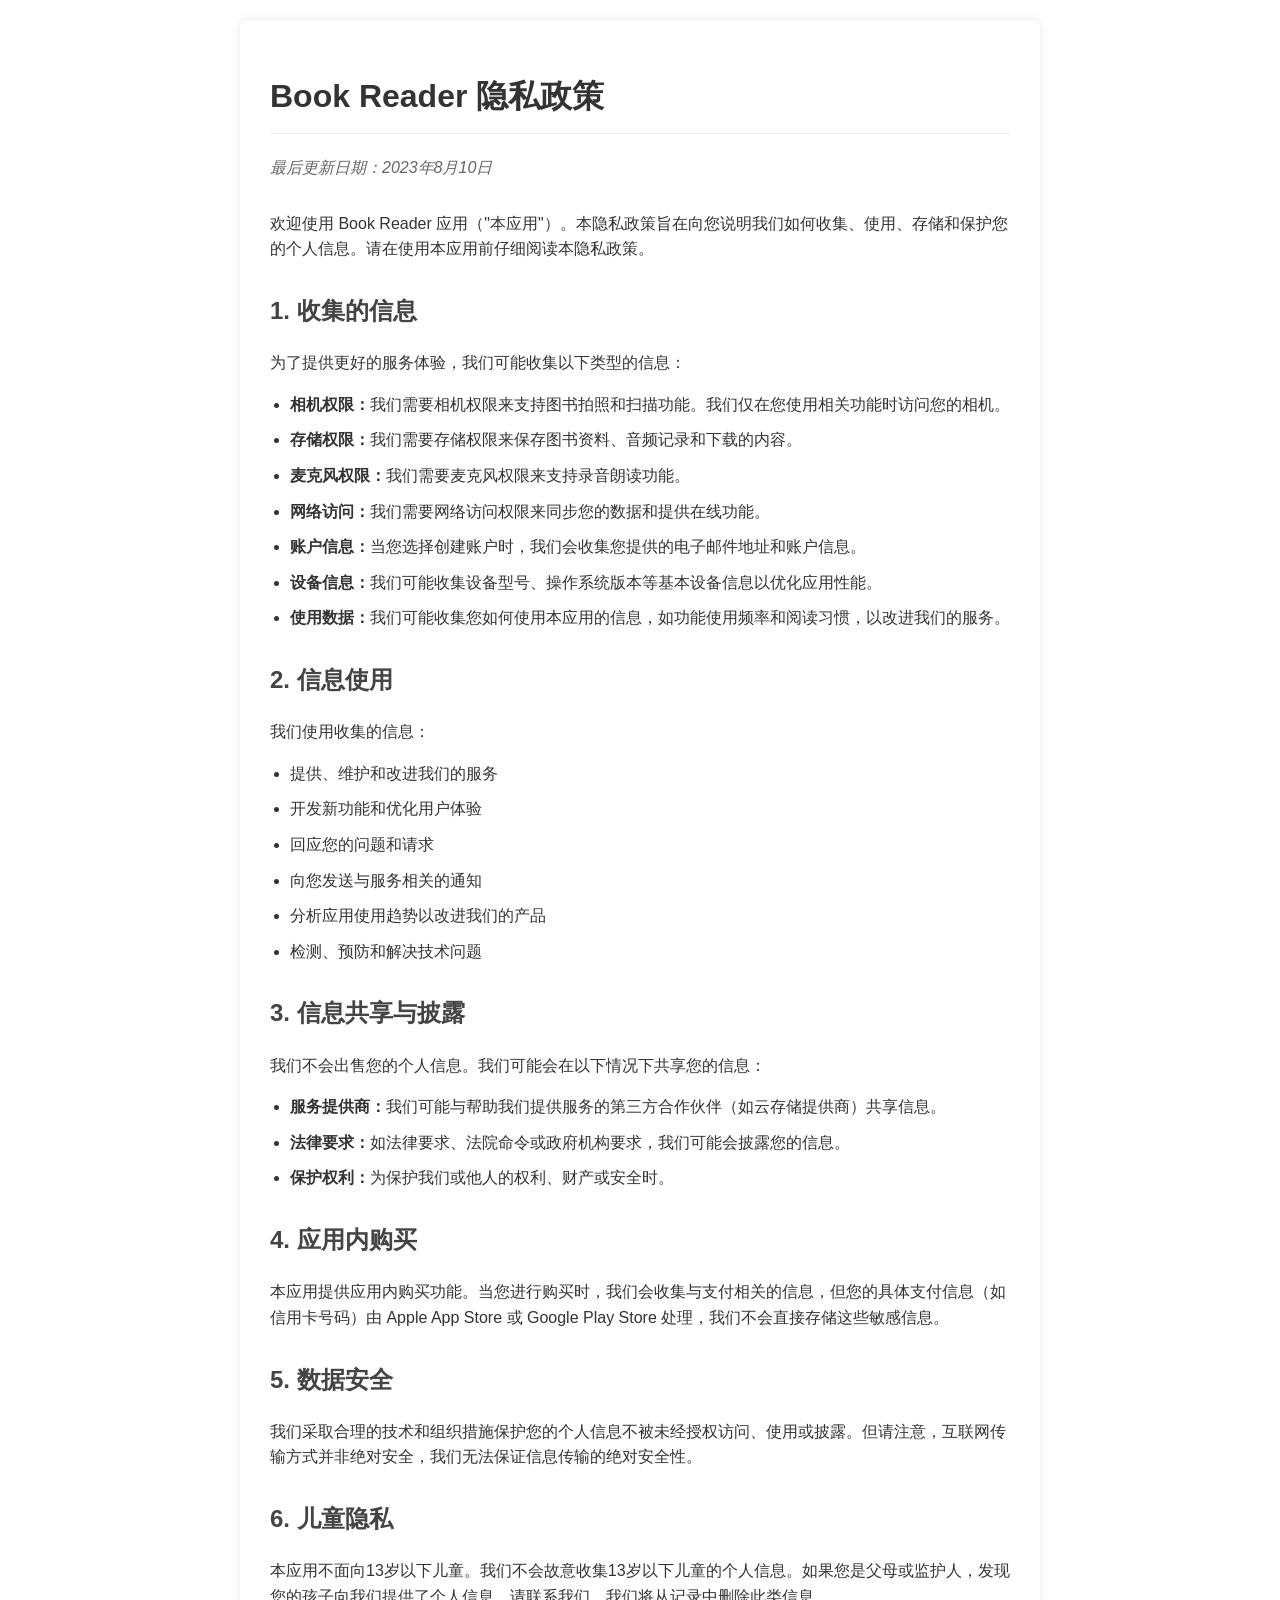
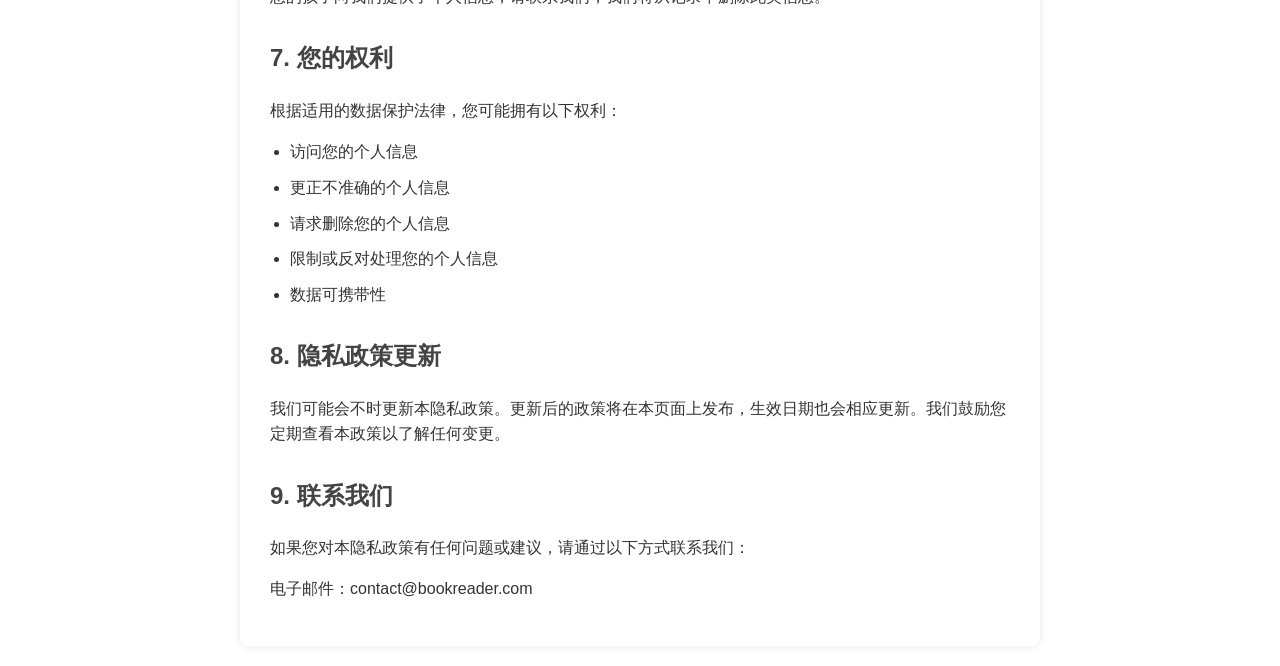
==== index.html @ 23030ff1 "new page" ====
<!DOCTYPE html>
<html lang="zh">
<head>
    <meta charset="UTF-8">
    <meta name="viewport" content="width=device-width, initial-scale=1.0">
    <title>Book Reader 隐私政策</title>
    <style>
        body {
            font-family: 'Helvetica Neue', Arial, sans-serif;
            line-height: 1.6;
            color: #333;
            max-width: 800px;
            margin: 0 auto;
            padding: 20px;
        }
        h1 {
            color: #333;
            border-bottom: 1px solid #eee;
            padding-bottom: 10px;
        }
        h2 {
            color: #444;
            margin-top: 30px;
        }
        p {
            margin: 15px 0;
        }
        ul {
            padding-left: 20px;
        }
        li {
            margin: 10px 0;
        }
        .container {
            background-color: #fff;
            border-radius: 8px;
            box-shadow: 0 0 10px rgba(0,0,0,0.1);
            padding: 30px;
        }
        .date {
            color: #666;
            font-style: italic;
            margin-bottom: 30px;
        }
    </style>
</head>
<body>
    <div class="container">
        <h1>Book Reader 隐私政策</h1>
        <div class="date">最后更新日期：2023年8月10日</div>

        <p>欢迎使用 Book Reader 应用（"本应用"）。本隐私政策旨在向您说明我们如何收集、使用、存储和保护您的个人信息。请在使用本应用前仔细阅读本隐私政策。</p>

        <h2>1. 收集的信息</h2>
        <p>为了提供更好的服务体验，我们可能收集以下类型的信息：</p>
        <ul>
            <li><strong>相机权限：</strong>我们需要相机权限来支持图书拍照和扫描功能。我们仅在您使用相关功能时访问您的相机。</li>
            <li><strong>存储权限：</strong>我们需要存储权限来保存图书资料、音频记录和下载的内容。</li>
            <li><strong>麦克风权限：</strong>我们需要麦克风权限来支持录音朗读功能。</li>
            <li><strong>网络访问：</strong>我们需要网络访问权限来同步您的数据和提供在线功能。</li>
            <li><strong>账户信息：</strong>当您选择创建账户时，我们会收集您提供的电子邮件地址和账户信息。</li>
            <li><strong>设备信息：</strong>我们可能收集设备型号、操作系统版本等基本设备信息以优化应用性能。</li>
            <li><strong>使用数据：</strong>我们可能收集您如何使用本应用的信息，如功能使用频率和阅读习惯，以改进我们的服务。</li>
        </ul>

        <h2>2. 信息使用</h2>
        <p>我们使用收集的信息：</p>
        <ul>
            <li>提供、维护和改进我们的服务</li>
            <li>开发新功能和优化用户体验</li>
            <li>回应您的问题和请求</li>
            <li>向您发送与服务相关的通知</li>
            <li>分析应用使用趋势以改进我们的产品</li>
            <li>检测、预防和解决技术问题</li>
        </ul>

        <h2>3. 信息共享与披露</h2>
        <p>我们不会出售您的个人信息。我们可能会在以下情况下共享您的信息：</p>
        <ul>
            <li><strong>服务提供商：</strong>我们可能与帮助我们提供服务的第三方合作伙伴（如云存储提供商）共享信息。</li>
            <li><strong>法律要求：</strong>如法律要求、法院命令或政府机构要求，我们可能会披露您的信息。</li>
            <li><strong>保护权利：</strong>为保护我们或他人的权利、财产或安全时。</li>
        </ul>

        <h2>4. 应用内购买</h2>
        <p>本应用提供应用内购买功能。当您进行购买时，我们会收集与支付相关的信息，但您的具体支付信息（如信用卡号码）由 Apple App Store 或 Google Play Store 处理，我们不会直接存储这些敏感信息。</p>

        <h2>5. 数据安全</h2>
        <p>我们采取合理的技术和组织措施保护您的个人信息不被未经授权访问、使用或披露。但请注意，互联网传输方式并非绝对安全，我们无法保证信息传输的绝对安全性。</p>

        <h2>6. 儿童隐私</h2>
        <p>本应用不面向13岁以下儿童。我们不会故意收集13岁以下儿童的个人信息。如果您是父母或监护人，发现您的孩子向我们提供了个人信息，请联系我们，我们将从记录中删除此类信息。</p>

        <h2>7. 您的权利</h2>
        <p>根据适用的数据保护法律，您可能拥有以下权利：</p>
        <ul>
            <li>访问您的个人信息</li>
            <li>更正不准确的个人信息</li>
            <li>请求删除您的个人信息</li>
            <li>限制或反对处理您的个人信息</li>
            <li>数据可携带性</li>
        </ul>

        <h2>8. 隐私政策更新</h2>
        <p>我们可能会不时更新本隐私政策。更新后的政策将在本页面上发布，生效日期也会相应更新。我们鼓励您定期查看本政策以了解任何变更。</p>

        <h2>9. 联系我们</h2>
        <p>如果您对本隐私政策有任何问题或建议，请通过以下方式联系我们：</p>
        <p>电子邮件：contact@bookreader.com</p>
    </div>
</body>
</html>
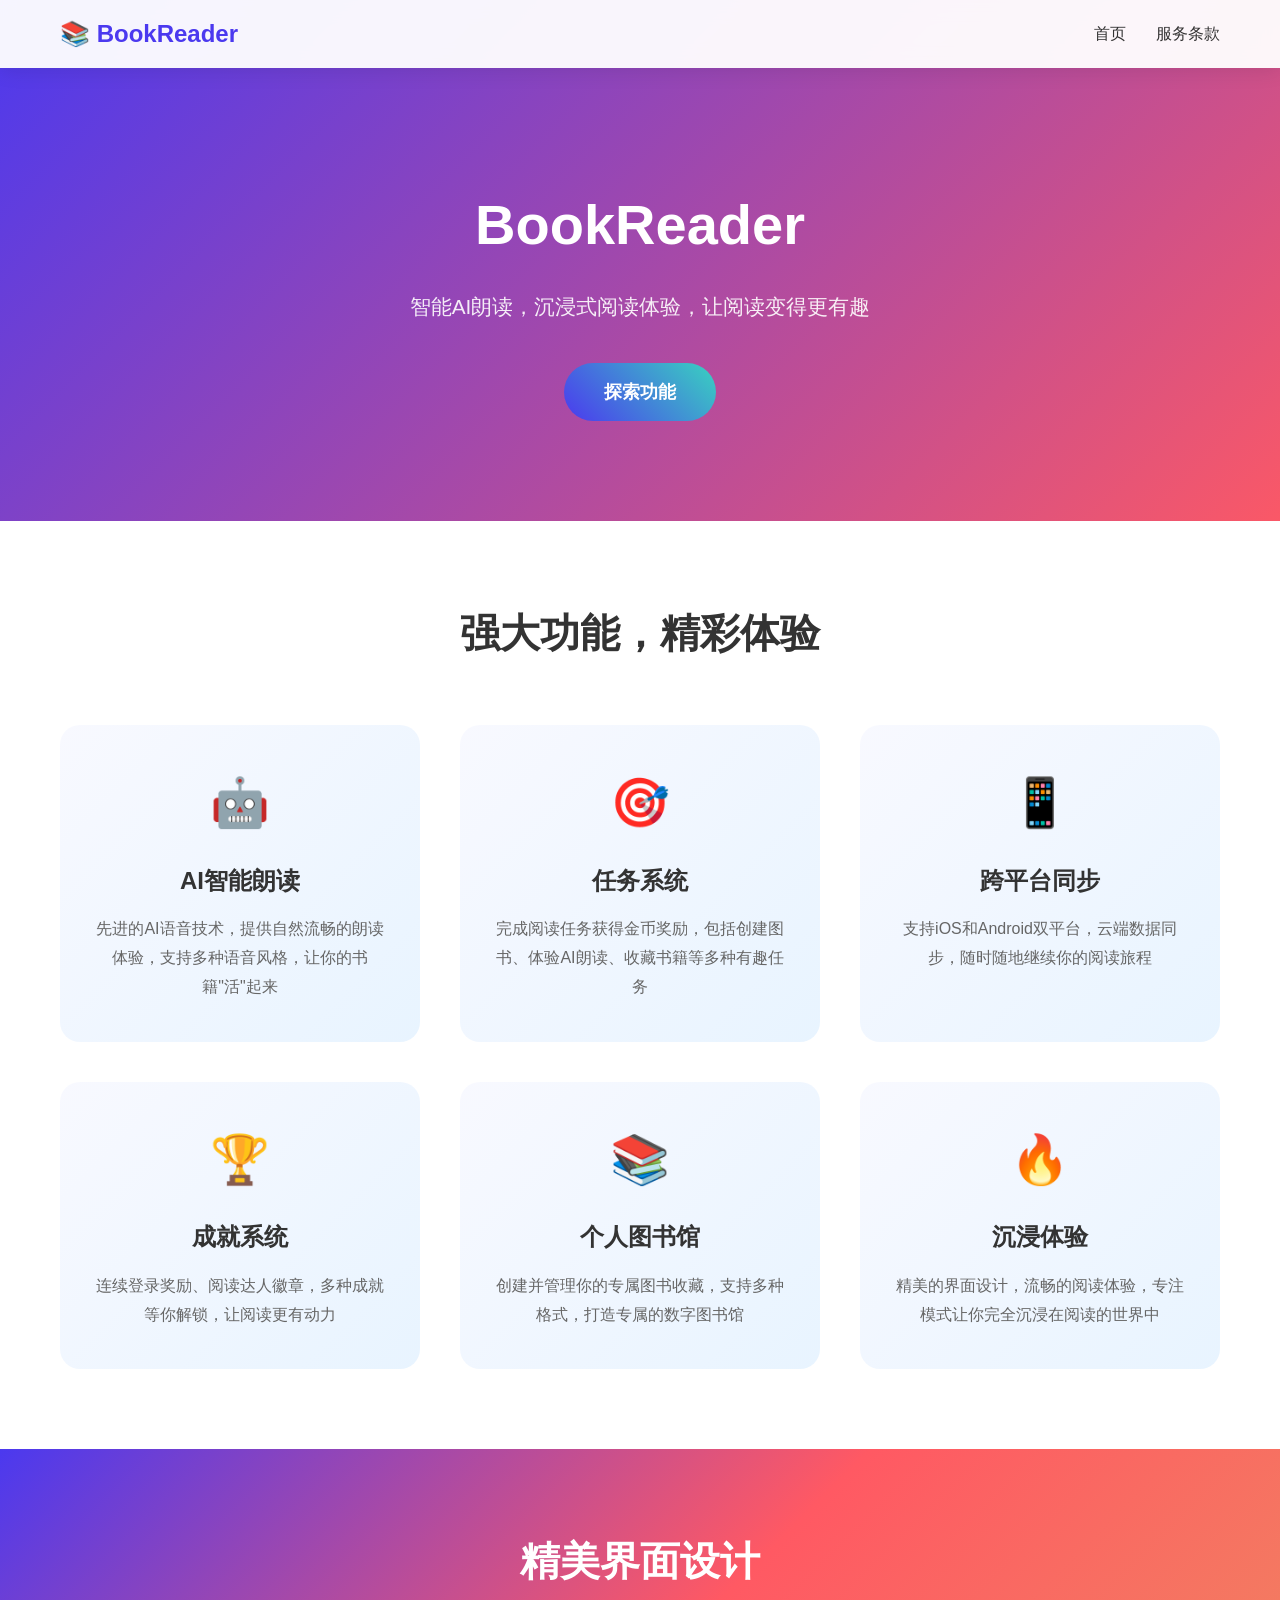
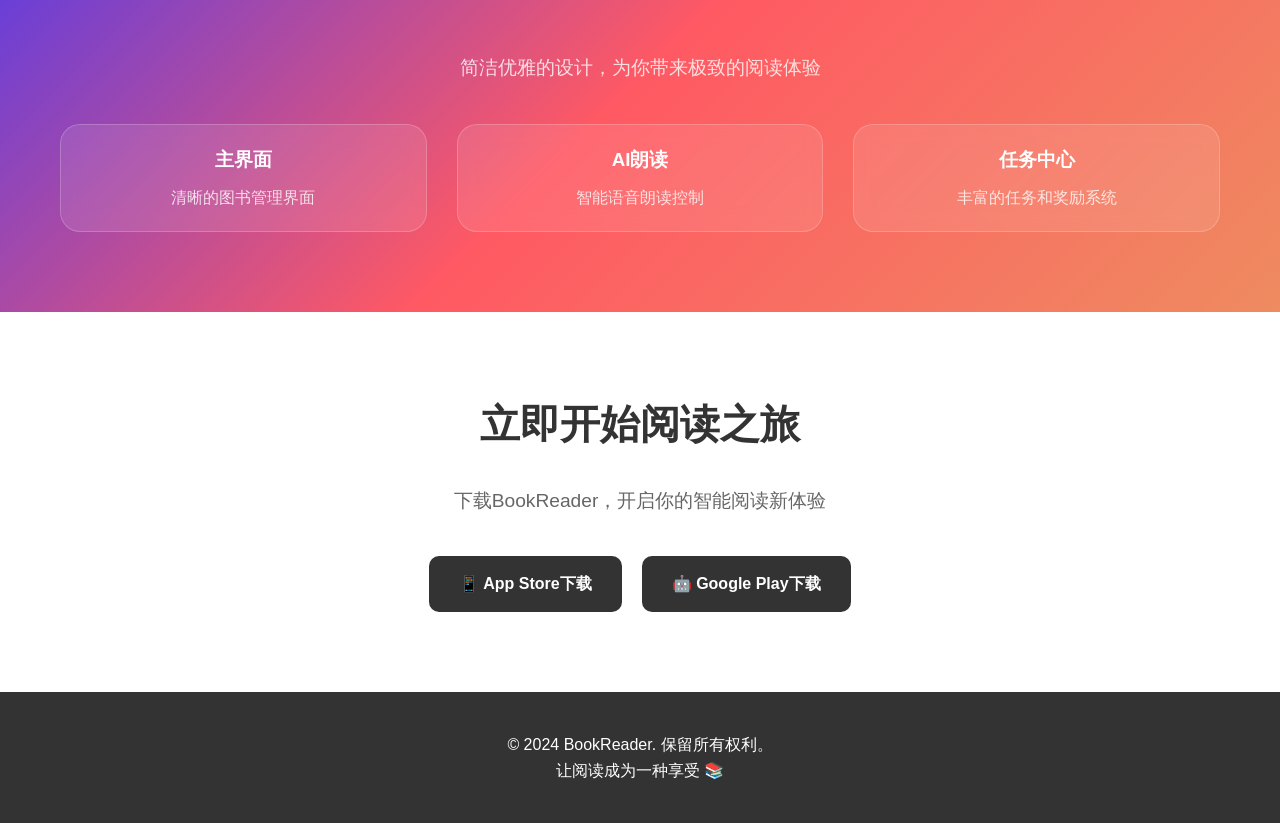
==== commit e27d540e: "Rename homepage.html to index.html" ====
--- a/index.html
+++ b/index.html
@@ -1,112 +1,563 @@
 <!DOCTYPE html>
-<html lang="zh">
+<html lang="zh-CN">
 <head>
     <meta charset="UTF-8">
     <meta name="viewport" content="width=device-width, initial-scale=1.0">
-    <title>Book Reader 隐私政策</title>
+    <title>BookReader - 智能书籍阅读器</title>
     <style>
+        * {
+            margin: 0;
+            padding: 0;
+            box-sizing: border-box;
+        }
+
         body {
-            font-family: 'Helvetica Neue', Arial, sans-serif;
+            font-family: -apple-system, BlinkMacSystemFont, 'Segoe UI', Roboto, 'Helvetica Neue', Arial, sans-serif;
             line-height: 1.6;
             color: #333;
+            background: linear-gradient(135deg, #4B39EF 0%, #FF5963 50%, #EE8B60 100%);
+        }
+
+        .container {
+            max-width: 1200px;
+            margin: 0 auto;
+            padding: 0 20px;
+        }
+
+        /* 导航栏 */
+        .navbar {
+            background: rgba(255, 255, 255, 0.95);
+            backdrop-filter: blur(10px);
+            padding: 15px 0;
+            position: fixed;
+            width: 100%;
+            top: 0;
+            z-index: 1000;
+            box-shadow: 0 2px 20px rgba(0,0,0,0.1);
+        }
+
+        .nav-content {
+            display: flex;
+            justify-content: space-between;
+            align-items: center;
+        }
+
+        .logo {
+            font-size: 24px;
+            font-weight: bold;
+            color: #4B39EF;
+        }
+
+        .nav-links {
+            display: flex;
+            gap: 30px;
+        }
+
+        .nav-links a {
+            text-decoration: none;
+            color: #333;
+            font-weight: 500;
+            transition: color 0.3s ease;
+        }
+
+        .nav-links a:hover {
+            color: #4B39EF;
+        }
+
+        /* 主页面 */
+        .main-content {
+            margin-top: 80px;
+        }
+
+        /* Hero Section */
+        .hero {
+            text-align: center;
+            padding: 100px 0;
+            color: white;
+        }
+
+        .hero h1 {
+            font-size: 3.5rem;
+            margin-bottom: 20px;
+            font-weight: 700;
+        }
+
+        .hero p {
+            font-size: 1.3rem;
+            margin-bottom: 40px;
+            opacity: 0.9;
+        }
+
+        .cta-button {
+            display: inline-block;
+            background: linear-gradient(45deg, #4B39EF, #39D2C0);
+            color: white;
+            padding: 15px 40px;
+            text-decoration: none;
+            border-radius: 50px;
+            font-weight: 600;
+            font-size: 1.1rem;
+            transition: transform 0.3s ease, box-shadow 0.3s ease;
+        }
+
+        .cta-button:hover {
+            transform: translateY(-3px);
+            box-shadow: 0 10px 30px rgba(75, 57, 239, 0.4);
+        }
+
+        /* 功能特色区域 */
+        .features {
+            background: white;
+            padding: 80px 0;
+        }
+
+        .features h2 {
+            text-align: center;
+            font-size: 2.5rem;
+            margin-bottom: 60px;
+            color: #333;
+        }
+
+        .features-grid {
+            display: grid;
+            grid-template-columns: repeat(auto-fit, minmax(300px, 1fr));
+            gap: 40px;
+        }
+
+        .feature-card {
+            text-align: center;
+            padding: 40px 30px;
+            border-radius: 20px;
+            background: linear-gradient(135deg, #f8f9ff 0%, #e8f4ff 100%);
+            transition: transform 0.3s ease, box-shadow 0.3s ease;
+        }
+
+        .feature-card:hover {
+            transform: translateY(-10px);
+            box-shadow: 0 20px 40px rgba(75, 57, 239, 0.15);
+        }
+
+        .feature-icon {
+            font-size: 3rem;
+            margin-bottom: 20px;
+        }
+
+        .feature-card h3 {
+            font-size: 1.5rem;
+            margin-bottom: 15px;
+            color: #333;
+        }
+
+        .feature-card p {
+            color: #666;
+            line-height: 1.8;
+        }
+
+        /* 应用截图区域 */
+        .screenshots {
+            background: linear-gradient(135deg, #4B39EF 0%, #FF5963 50%, #EE8B60 100%);
+            padding: 80px 0;
+            text-align: center;
+        }
+
+        .screenshots h2 {
+            color: white;
+            font-size: 2.5rem;
+            margin-bottom: 60px;
+        }
+
+        .screenshot-grid {
+            display: grid;
+            grid-template-columns: repeat(auto-fit, minmax(250px, 1fr));
+            gap: 30px;
+            margin-top: 40px;
+        }
+
+        .screenshot {
+            background: rgba(255, 255, 255, 0.1);
+            border-radius: 20px;
+            padding: 20px;
+            backdrop-filter: blur(10px);
+            border: 1px solid rgba(255, 255, 255, 0.2);
+        }
+
+        /* 下载区域 */
+        .download {
+            background: white;
+            padding: 80px 0;
+            text-align: center;
+        }
+
+        .download h2 {
+            font-size: 2.5rem;
+            margin-bottom: 30px;
+            color: #333;
+        }
+
+        .download p {
+            font-size: 1.2rem;
+            color: #666;
+            margin-bottom: 40px;
+        }
+
+        .download-buttons {
+            display: flex;
+            justify-content: center;
+            gap: 20px;
+            flex-wrap: wrap;
+        }
+
+        .download-btn {
+            display: inline-block;
+            background: #333;
+            color: white;
+            padding: 15px 30px;
+            text-decoration: none;
+            border-radius: 10px;
+            font-weight: 600;
+            transition: background 0.3s ease;
+        }
+
+        .download-btn:hover {
+            background: #555;
+        }
+
+        /* 页脚 */
+        .footer {
+            background: #333;
+            color: white;
+            text-align: center;
+            padding: 40px 0;
+        }
+
+        /* 服务条款页面 */
+        .terms-section {
+            background: white;
+            padding: 40px 0;
+            display: none;
+        }
+
+        .terms-section.active {
+            display: block;
+        }
+
+        .terms-content {
             max-width: 800px;
             margin: 0 auto;
-            padding: 20px;
-        }
-        h1 {
+            padding: 40px;
+            background: white;
+            border-radius: 10px;
+            box-shadow: 0 10px 30px rgba(0,0,0,0.1);
+        }
+
+        .terms-content h1 {
+            font-size: 2.5rem;
+            margin-bottom: 30px;
             color: #333;
-            border-bottom: 1px solid #eee;
-            padding-bottom: 10px;
-        }
-        h2 {
-            color: #444;
-            margin-top: 30px;
-        }
-        p {
-            margin: 15px 0;
-        }
-        ul {
-            padding-left: 20px;
-        }
-        li {
-            margin: 10px 0;
-        }
-        .container {
-            background-color: #fff;
-            border-radius: 8px;
-            box-shadow: 0 0 10px rgba(0,0,0,0.1);
-            padding: 30px;
-        }
-        .date {
+            text-align: center;
+        }
+
+        .terms-content h2 {
+            font-size: 1.5rem;
+            margin: 30px 0 15px 0;
+            color: #4B39EF;
+        }
+
+        .terms-content p {
+            margin-bottom: 15px;
+            line-height: 1.8;
             color: #666;
-            font-style: italic;
-            margin-bottom: 30px;
+        }
+
+        .terms-content ul {
+            margin: 15px 0 15px 30px;
+        }
+
+        .terms-content li {
+            margin-bottom: 10px;
+            color: #666;
+        }
+
+        /* 响应式设计 */
+        @media (max-width: 768px) {
+            .hero h1 {
+                font-size: 2.5rem;
+            }
+
+            .hero p {
+                font-size: 1.1rem;
+            }
+
+            .features h2,
+            .screenshots h2,
+            .download h2 {
+                font-size: 2rem;
+            }
+
+            .nav-links {
+                gap: 20px;
+            }
+
+            .download-buttons {
+                flex-direction: column;
+                align-items: center;
+            }
         }
     </style>
 </head>
 <body>
-    <div class="container">
-        <h1>Book Reader 隐私政策</h1>
-        <div class="date">最后更新日期：2023年8月10日</div>
-
-        <p>欢迎使用 Book Reader 应用（"本应用"）。本隐私政策旨在向您说明我们如何收集、使用、存储和保护您的个人信息。请在使用本应用前仔细阅读本隐私政策。</p>
-
-        <h2>1. 收集的信息</h2>
-        <p>为了提供更好的服务体验，我们可能收集以下类型的信息：</p>
-        <ul>
-            <li><strong>相机权限：</strong>我们需要相机权限来支持图书拍照和扫描功能。我们仅在您使用相关功能时访问您的相机。</li>
-            <li><strong>存储权限：</strong>我们需要存储权限来保存图书资料、音频记录和下载的内容。</li>
-            <li><strong>麦克风权限：</strong>我们需要麦克风权限来支持录音朗读功能。</li>
-            <li><strong>网络访问：</strong>我们需要网络访问权限来同步您的数据和提供在线功能。</li>
-            <li><strong>账户信息：</strong>当您选择创建账户时，我们会收集您提供的电子邮件地址和账户信息。</li>
-            <li><strong>设备信息：</strong>我们可能收集设备型号、操作系统版本等基本设备信息以优化应用性能。</li>
-            <li><strong>使用数据：</strong>我们可能收集您如何使用本应用的信息，如功能使用频率和阅读习惯，以改进我们的服务。</li>
-        </ul>
-
-        <h2>2. 信息使用</h2>
-        <p>我们使用收集的信息：</p>
-        <ul>
-            <li>提供、维护和改进我们的服务</li>
-            <li>开发新功能和优化用户体验</li>
-            <li>回应您的问题和请求</li>
-            <li>向您发送与服务相关的通知</li>
-            <li>分析应用使用趋势以改进我们的产品</li>
-            <li>检测、预防和解决技术问题</li>
-        </ul>
-
-        <h2>3. 信息共享与披露</h2>
-        <p>我们不会出售您的个人信息。我们可能会在以下情况下共享您的信息：</p>
-        <ul>
-            <li><strong>服务提供商：</strong>我们可能与帮助我们提供服务的第三方合作伙伴（如云存储提供商）共享信息。</li>
-            <li><strong>法律要求：</strong>如法律要求、法院命令或政府机构要求，我们可能会披露您的信息。</li>
-            <li><strong>保护权利：</strong>为保护我们或他人的权利、财产或安全时。</li>
-        </ul>
-
-        <h2>4. 应用内购买</h2>
-        <p>本应用提供应用内购买功能。当您进行购买时，我们会收集与支付相关的信息，但您的具体支付信息（如信用卡号码）由 Apple App Store 或 Google Play Store 处理，我们不会直接存储这些敏感信息。</p>
-
-        <h2>5. 数据安全</h2>
-        <p>我们采取合理的技术和组织措施保护您的个人信息不被未经授权访问、使用或披露。但请注意，互联网传输方式并非绝对安全，我们无法保证信息传输的绝对安全性。</p>
-
-        <h2>6. 儿童隐私</h2>
-        <p>本应用不面向13岁以下儿童。我们不会故意收集13岁以下儿童的个人信息。如果您是父母或监护人，发现您的孩子向我们提供了个人信息，请联系我们，我们将从记录中删除此类信息。</p>
-
-        <h2>7. 您的权利</h2>
-        <p>根据适用的数据保护法律，您可能拥有以下权利：</p>
-        <ul>
-            <li>访问您的个人信息</li>
-            <li>更正不准确的个人信息</li>
-            <li>请求删除您的个人信息</li>
-            <li>限制或反对处理您的个人信息</li>
-            <li>数据可携带性</li>
-        </ul>
-
-        <h2>8. 隐私政策更新</h2>
-        <p>我们可能会不时更新本隐私政策。更新后的政策将在本页面上发布，生效日期也会相应更新。我们鼓励您定期查看本政策以了解任何变更。</p>
-
-        <h2>9. 联系我们</h2>
-        <p>如果您对本隐私政策有任何问题或建议，请通过以下方式联系我们：</p>
-        <p>电子邮件：contact@bookreader.com</p>
+    <!-- 导航栏 -->
+    <nav class="navbar">
+        <div class="container">
+            <div class="nav-content">
+                <div class="logo">📚 BookReader</div>
+                <div class="nav-links">
+                    <a href="#" onclick="showHome()">首页</a>
+                    <a href="#" onclick="showTerms()">服务条款</a>
+                </div>
+            </div>
+        </div>
+    </nav>
+
+    <!-- 主页内容 -->
+    <div id="home-section" class="main-content">
+        <!-- Hero Section -->
+        <section class="hero">
+            <div class="container">
+                <h1>BookReader</h1>
+                <p>智能AI朗读，沉浸式阅读体验，让阅读变得更有趣</p>
+                <a href="#features" class="cta-button">探索功能</a>
+            </div>
+        </section>
+
+        <!-- 功能特色 -->
+        <section id="features" class="features">
+            <div class="container">
+                <h2>强大功能，精彩体验</h2>
+                <div class="features-grid">
+                    <div class="feature-card">
+                        <div class="feature-icon">🤖</div>
+                        <h3>AI智能朗读</h3>
+                        <p>先进的AI语音技术，提供自然流畅的朗读体验，支持多种语音风格，让你的书籍"活"起来</p>
+                    </div>
+                    <div class="feature-card">
+                        <div class="feature-icon">🎯</div>
+                        <h3>任务系统</h3>
+                        <p>完成阅读任务获得金币奖励，包括创建图书、体验AI朗读、收藏书籍等多种有趣任务</p>
+                    </div>
+                    <div class="feature-card">
+                        <div class="feature-icon">📱</div>
+                        <h3>跨平台同步</h3>
+                        <p>支持iOS和Android双平台，云端数据同步，随时随地继续你的阅读旅程</p>
+                    </div>
+                    <div class="feature-card">
+                        <div class="feature-icon">🏆</div>
+                        <h3>成就系统</h3>
+                        <p>连续登录奖励、阅读达人徽章，多种成就等你解锁，让阅读更有动力</p>
+                    </div>
+                    <div class="feature-card">
+                        <div class="feature-icon">📚</div>
+                        <h3>个人图书馆</h3>
+                        <p>创建并管理你的专属图书收藏，支持多种格式，打造专属的数字图书馆</p>
+                    </div>
+                    <div class="feature-card">
+                        <div class="feature-icon">🔥</div>
+                        <h3>沉浸体验</h3>
+                        <p>精美的界面设计，流畅的阅读体验，专注模式让你完全沉浸在阅读的世界中</p>
+                    </div>
+                </div>
+            </div>
+        </section>
+
+        <!-- 应用截图 -->
+        <section class="screenshots">
+            <div class="container">
+                <h2>精美界面设计</h2>
+                <p style="color: rgba(255,255,255,0.8); font-size: 1.2rem;">简洁优雅的设计，为你带来极致的阅读体验</p>
+                <div class="screenshot-grid">
+                    <div class="screenshot">
+                        <h3 style="color: white; margin-bottom: 10px;">主界面</h3>
+                        <p style="color: rgba(255,255,255,0.8);">清晰的图书管理界面</p>
+                    </div>
+                    <div class="screenshot">
+                        <h3 style="color: white; margin-bottom: 10px;">AI朗读</h3>
+                        <p style="color: rgba(255,255,255,0.8);">智能语音朗读控制</p>
+                    </div>
+                    <div class="screenshot">
+                        <h3 style="color: white; margin-bottom: 10px;">任务中心</h3>
+                        <p style="color: rgba(255,255,255,0.8);">丰富的任务和奖励系统</p>
+                    </div>
+                </div>
+            </div>
+        </section>
+
+        <!-- 下载区域 -->
+        <section class="download">
+            <div class="container">
+                <h2>立即开始阅读之旅</h2>
+                <p>下载BookReader，开启你的智能阅读新体验</p>
+                <div class="download-buttons">
+                    <a href="#" class="download-btn">📱 App Store下载</a>
+                    <a href="#" class="download-btn">🤖 Google Play下载</a>
+                </div>
+            </div>
+        </section>
     </div>
+
+    <!-- 服务条款页面 -->
+    <div id="terms-section" class="terms-section">
+        <div class="container">
+            <div class="terms-content">
+                <h1>BookReader 服务条款</h1>
+                
+                <p><strong>最后更新时间：</strong>2024年12月</p>
+                
+                <h2>1. 服务条款的接受</h2>
+                <p>欢迎使用BookReader应用程序（以下简称"本应用"或"服务"）。通过下载、安装或使用本应用，您同意遵守并受本服务条款约束。如果您不同意这些条款，请不要使用本服务。</p>
+
+                <h2>2. 服务描述</h2>
+                <p>BookReader是一款智能书籍阅读器应用，提供以下主要功能：</p>
+                <ul>
+                    <li>AI智能朗读功能</li>
+                    <li>个人图书库管理</li>
+                    <li>任务系统和金币奖励</li>
+                    <li>跨平台数据同步</li>
+                    <li>阅读进度追踪</li>
+                    <li>成就系统</li>
+                </ul>
+
+                <h2>3. 用户账户</h2>
+                <p>为使用某些功能，您可能需要创建账户。您有责任：</p>
+                <ul>
+                    <li>提供准确、完整的注册信息</li>
+                    <li>保护账户密码的安全</li>
+                    <li>对您账户下的所有活动负责</li>
+                    <li>及时通知我们任何未经授权的账户使用</li>
+                </ul>
+
+                <h2>4. 用户行为规范</h2>
+                <p>使用本服务时，您同意：</p>
+                <ul>
+                    <li>不上传、分享违法、有害或侵犯他人权利的内容</li>
+                    <li>不尝试破解、逆向工程或干扰应用功能</li>
+                    <li>不进行任何可能损害服务或其他用户体验的行为</li>
+                    <li>遵守适用的法律法规</li>
+                </ul>
+
+                <h2>5. 知识产权</h2>
+                <p>本应用及其所有内容（包括但不限于软件、图形、文本、图像）均受知识产权法保护。除非明确授权，您不得：</p>
+                <ul>
+                    <li>复制、修改、分发应用或其内容</li>
+                    <li>对应用进行反向工程</li>
+                    <li>移除或修改任何版权声明</li>
+                </ul>
+
+                <h2>6. 隐私保护</h2>
+                <p>我们重视您的隐私保护。我们收集和使用您的信息仅用于：</p>
+                <ul>
+                    <li>提供和改善服务</li>
+                    <li>同步您的阅读数据</li>
+                    <li>发送服务相关通知</li>
+                    <li>统计分析以优化用户体验</li>
+                </ul>
+                <p>我们不会向第三方出售您的个人信息。</p>
+
+                <h2>7. 金币和虚拟物品</h2>
+                <p>应用内的金币系统：</p>
+                <ul>
+                    <li>金币仅可在应用内使用，无现金价值</li>
+                    <li>金币不可转让或兑换为现金</li>
+                    <li>我们保留调整金币获取和使用规则的权利</li>
+                    <li>账户删除时，所有金币将被清除</li>
+                </ul>
+
+                <h2>8. 服务的修改和终止</h2>
+                <p>我们保留随时修改、暂停或终止服务的权利，包括：</p>
+                <ul>
+                    <li>增加、修改或移除功能</li>
+                    <li>因维护需要暂停服务</li>
+                    <li>因技术或商业原因终止服务</li>
+                </ul>
+                <p>我们将尽力提前通知重大变更。</p>
+
+                <h2>9. 免责声明</h2>
+                <p>本服务按"现状"提供，我们不保证：</p>
+                <ul>
+                    <li>服务将不间断或无错误</li>
+                    <li>所有缺陷都将被修复</li>
+                    <li>服务满足您的特定需求</li>
+                </ul>
+                <p>您使用本服务的风险由您自行承担。</p>
+
+                <h2>10. 责任限制</h2>
+                <p>在法律允许的最大范围内，我们的责任限于：</p>
+                <ul>
+                    <li>不承担因使用或无法使用服务而产生的任何间接损失</li>
+                    <li>总责任不超过您在过去12个月内支付给我们的费用</li>
+                </ul>
+
+                <h2>11. 争议解决</h2>
+                <p>因本服务条款产生的争议，双方应友好协商解决。协商不成的，提交有管辖权的人民法院解决。</p>
+
+                <h2>12. 条款修改</h2>
+                <p>我们可能会不时修改这些服务条款。修改后的条款将在应用内发布，继续使用服务即视为接受修改后的条款。</p>
+
+                <h2>13. 联系我们</h2>
+                <p>如果您对这些服务条款有任何疑问，请通过以下方式联系我们：</p>
+                <ul>
+                    <li>邮箱：support@bookreader.app（示例邮箱）</li>
+                    <li>在线客服：通过应用内反馈功能</li>
+                </ul>
+
+                <p><em>本服务条款自发布之日起生效。</em></p>
+            </div>
+        </div>
+    </div>
+
+    <!-- 页脚 -->
+    <footer class="footer">
+        <div class="container">
+            <p>&copy; 2024 BookReader. 保留所有权利。</p>
+            <p>让阅读成为一种享受 📚</p>
+        </div>
+    </footer>
+
+    <script>
+        function showHome() {
+            document.getElementById('home-section').style.display = 'block';
+            document.getElementById('terms-section').style.display = 'none';
+            document.title = 'BookReader - 智能书籍阅读器';
+        }
+
+        function showTerms() {
+            document.getElementById('home-section').style.display = 'none';
+            document.getElementById('terms-section').style.display = 'block';
+            document.title = 'BookReader - 服务条款';
+        }
+
+        // 平滑滚动
+        document.querySelectorAll('a[href^="#"]').forEach(anchor => {
+            anchor.addEventListener('click', function (e) {
+                e.preventDefault();
+                const target = document.querySelector(this.getAttribute('href'));
+                if (target) {
+                    target.scrollIntoView({
+                        behavior: 'smooth',
+                        block: 'start'
+                    });
+                }
+            });
+        });
+
+        // 导航栏滚动效果
+        window.addEventListener('scroll', function() {
+            const navbar = document.querySelector('.navbar');
+            if (window.scrollY > 50) {
+                navbar.style.background = 'rgba(255, 255, 255, 0.98)';
+            } else {
+                navbar.style.background = 'rgba(255, 255, 255, 0.95)';
+            }
+        });
+    </script>
 </body>
-</html> +</html> 
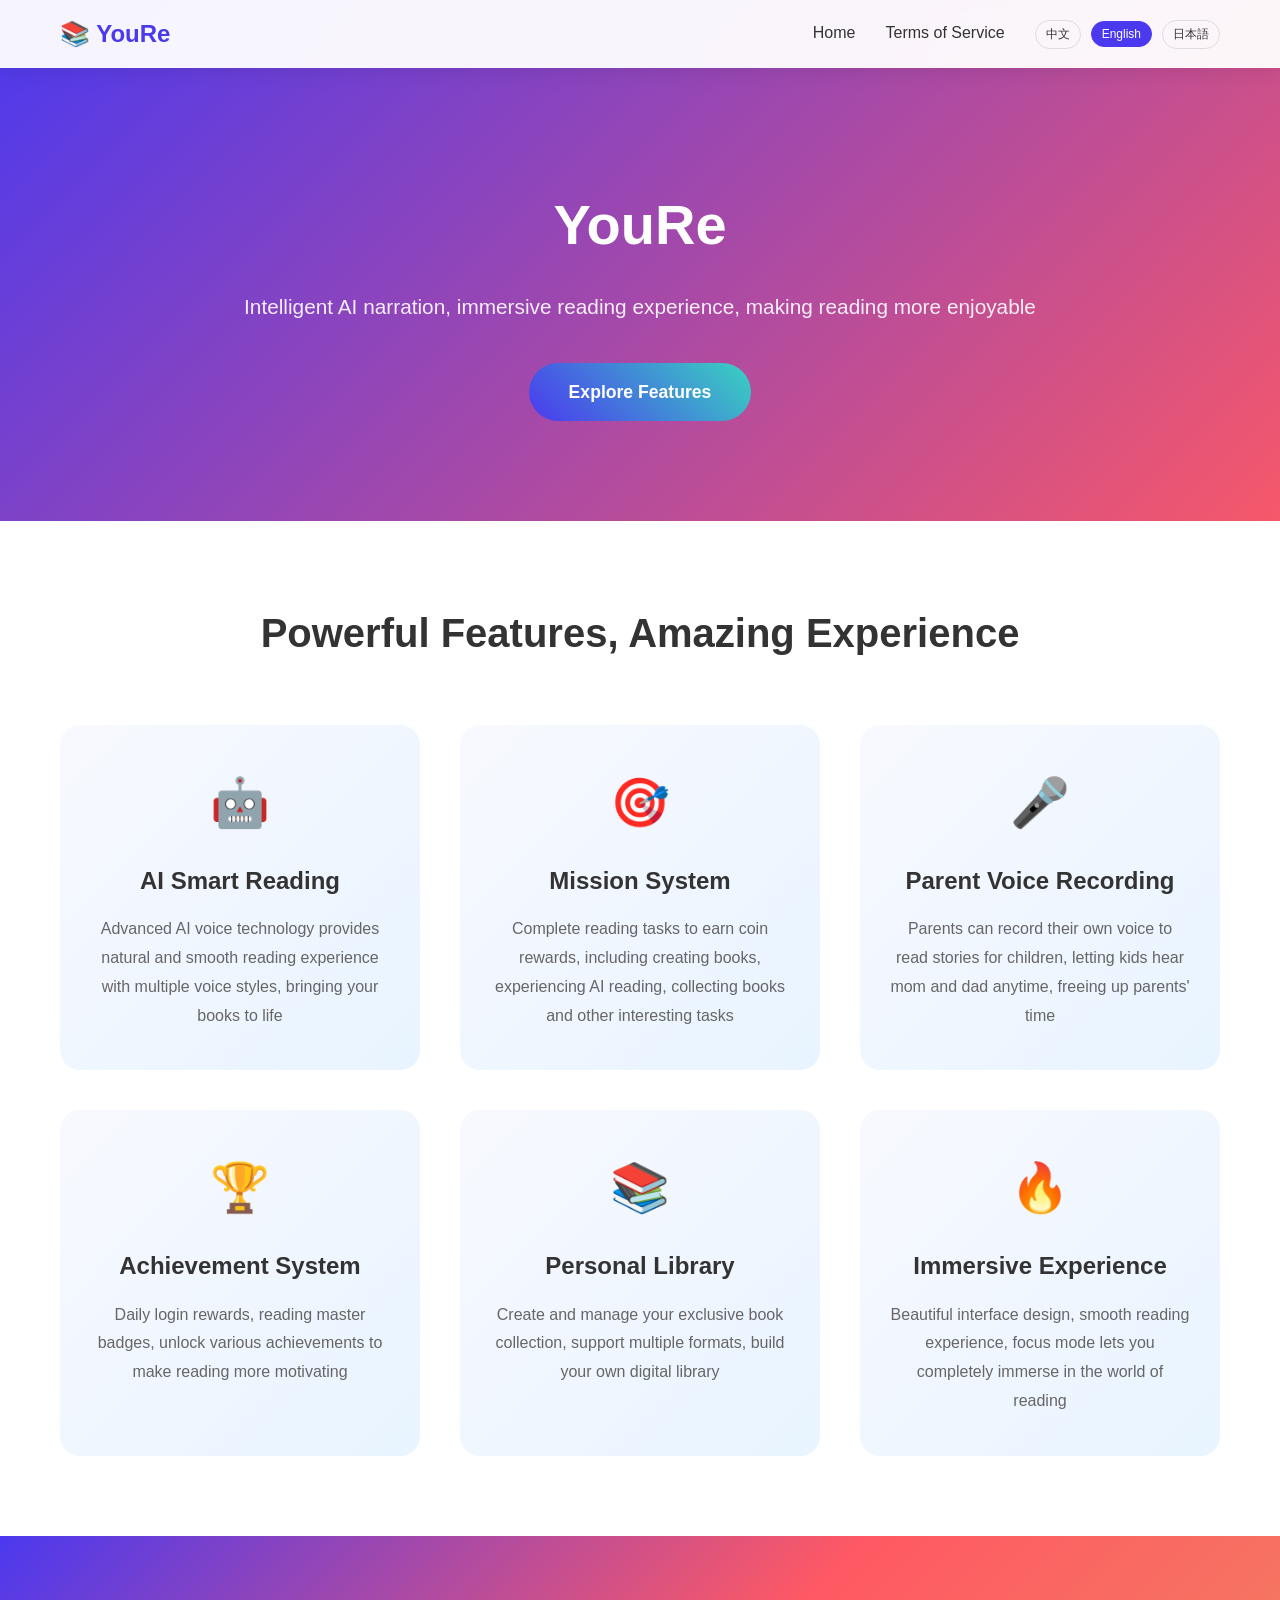
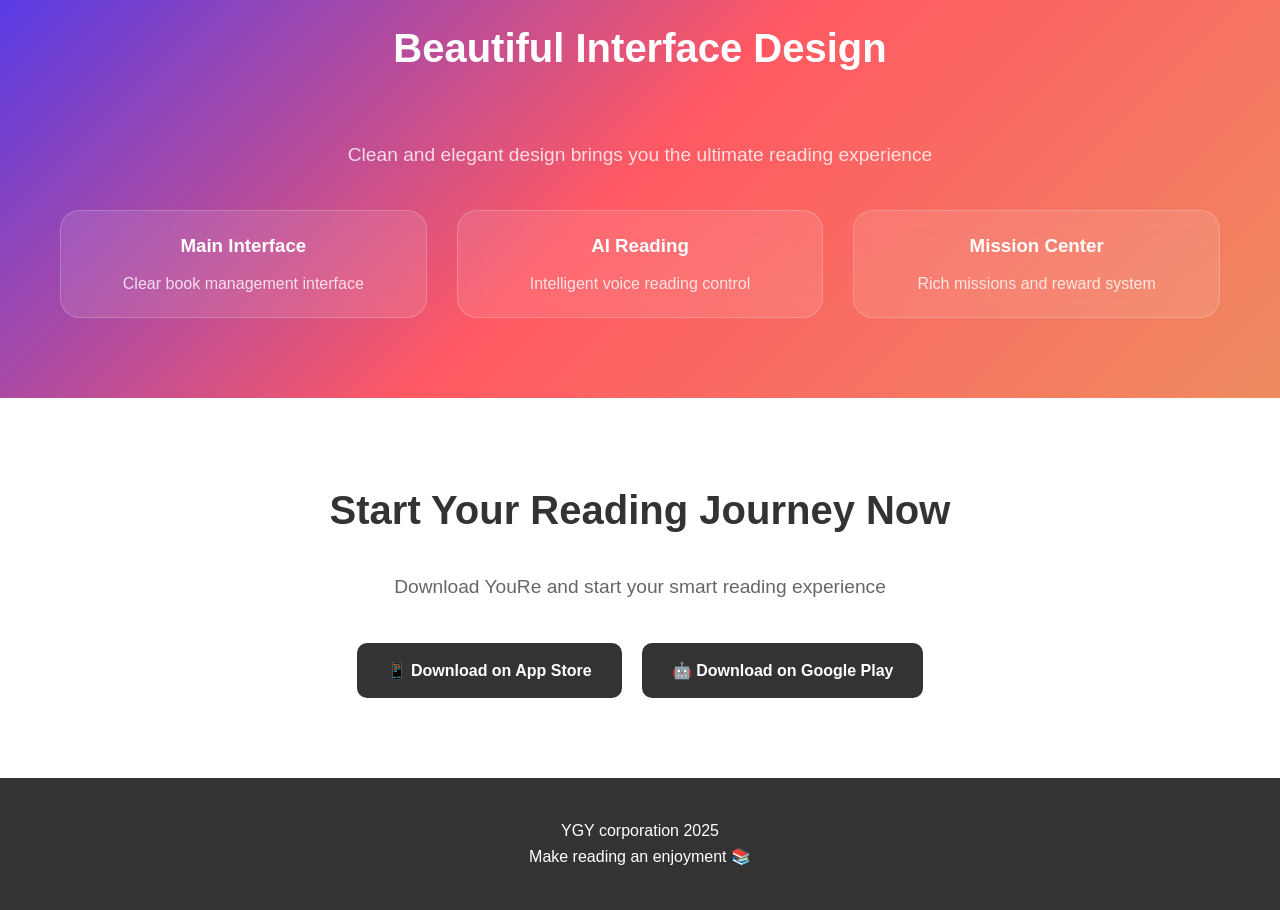
==== commit 2fb3beb8: "Update index.html" ====
--- a/index.html
+++ b/index.html
@@ -3,7 +3,7 @@
 <head>
     <meta charset="UTF-8">
     <meta name="viewport" content="width=device-width, initial-scale=1.0">
-    <title>BookReader - 智能书籍阅读器</title>
+    <title>YouRe - Smart Reading App</title>
     <style>
         * {
             margin: 0;
@@ -230,52 +230,36 @@
             padding: 40px 0;
         }
 
-        /* 服务条款页面 */
-        .terms-section {
-            background: white;
-            padding: 40px 0;
-            display: none;
-        }
-
-        .terms-section.active {
-            display: block;
-        }
-
-        .terms-content {
-            max-width: 800px;
-            margin: 0 auto;
-            padding: 40px;
-            background: white;
-            border-radius: 10px;
-            box-shadow: 0 10px 30px rgba(0,0,0,0.1);
-        }
-
-        .terms-content h1 {
-            font-size: 2.5rem;
-            margin-bottom: 30px;
+
+
+        /* 语言切换 */
+        .language-selector {
+            display: flex;
+            gap: 10px;
+            align-items: center;
+        }
+
+        .language-btn {
+            background: none;
+            border: 1px solid #ddd;
+            padding: 5px 10px;
+            border-radius: 15px;
+            cursor: pointer;
+            font-size: 12px;
+            transition: all 0.3s ease;
             color: #333;
-            text-align: center;
-        }
-
-        .terms-content h2 {
-            font-size: 1.5rem;
-            margin: 30px 0 15px 0;
-            color: #4B39EF;
-        }
-
-        .terms-content p {
-            margin-bottom: 15px;
-            line-height: 1.8;
-            color: #666;
-        }
-
-        .terms-content ul {
-            margin: 15px 0 15px 30px;
-        }
-
-        .terms-content li {
-            margin-bottom: 10px;
-            color: #666;
+        }
+
+        .language-btn:hover {
+            background: #4B39EF;
+            color: white;
+            border-color: #4B39EF;
+        }
+
+        .language-btn.active {
+            background: #4B39EF;
+            color: white;
+            border-color: #4B39EF;
         }
 
         /* 响应式设计 */
@@ -301,6 +285,15 @@
             .download-buttons {
                 flex-direction: column;
                 align-items: center;
+            }
+
+            .language-selector {
+                gap: 5px;
+            }
+
+            .language-btn {
+                padding: 3px 8px;
+                font-size: 10px;
             }
         }
     </style>
@@ -310,60 +303,65 @@
     <nav class="navbar">
         <div class="container">
             <div class="nav-content">
-                <div class="logo">📚 BookReader</div>
+                <div class="logo">📚 YouRe</div>
                 <div class="nav-links">
-                    <a href="#" onclick="showHome()">首页</a>
-                    <a href="#" onclick="showTerms()">服务条款</a>
+                    <a href="#" data-key="nav-home">Home</a>
+                    <a href="terms.html" data-key="nav-terms">Terms of Service</a>
+                    <div class="language-selector">
+                        <button class="language-btn" onclick="changeLanguage('zh')">中文</button>
+                        <button class="language-btn active" onclick="changeLanguage('en')">English</button>
+                        <button class="language-btn" onclick="changeLanguage('ja')">日本語</button>
+                    </div>
                 </div>
             </div>
         </div>
     </nav>
 
     <!-- 主页内容 -->
-    <div id="home-section" class="main-content">
+    <div class="main-content">
         <!-- Hero Section -->
         <section class="hero">
             <div class="container">
-                <h1>BookReader</h1>
-                <p>智能AI朗读，沉浸式阅读体验，让阅读变得更有趣</p>
-                <a href="#features" class="cta-button">探索功能</a>
+                <h1>YouRe</h1>
+                <p data-key="hero-subtitle">Intelligent AI narration, immersive reading experience, making reading more enjoyable</p>
+                <a href="#features" class="cta-button" data-key="hero-cta">Explore Features</a>
             </div>
         </section>
 
         <!-- 功能特色 -->
         <section id="features" class="features">
             <div class="container">
-                <h2>强大功能，精彩体验</h2>
+                <h2 data-key="features-title">Powerful Features, Amazing Experience</h2>
                 <div class="features-grid">
                     <div class="feature-card">
                         <div class="feature-icon">🤖</div>
-                        <h3>AI智能朗读</h3>
-                        <p>先进的AI语音技术，提供自然流畅的朗读体验，支持多种语音风格，让你的书籍"活"起来</p>
+                        <h3 data-key="feature1-title">AI Smart Reading</h3>
+                        <p data-key="feature1-desc">Advanced AI voice technology provides natural and smooth reading experience with multiple voice styles, bringing your books to life</p>
                     </div>
                     <div class="feature-card">
                         <div class="feature-icon">🎯</div>
-                        <h3>任务系统</h3>
-                        <p>完成阅读任务获得金币奖励，包括创建图书、体验AI朗读、收藏书籍等多种有趣任务</p>
+                        <h3 data-key="feature2-title">Mission System</h3>
+                        <p data-key="feature2-desc">Complete reading tasks to earn coin rewards, including creating books, experiencing AI reading, collecting books and other interesting tasks</p>
                     </div>
                     <div class="feature-card">
-                        <div class="feature-icon">📱</div>
-                        <h3>跨平台同步</h3>
-                        <p>支持iOS和Android双平台，云端数据同步，随时随地继续你的阅读旅程</p>
+                        <div class="feature-icon">🎤</div>
+                        <h3 data-key="feature3-title">Parent Voice Recording</h3>
+                        <p data-key="feature3-desc">Parents can record their own voice to read stories for children, letting kids hear mom and dad anytime, freeing up parents' time</p>
                     </div>
                     <div class="feature-card">
                         <div class="feature-icon">🏆</div>
-                        <h3>成就系统</h3>
-                        <p>连续登录奖励、阅读达人徽章，多种成就等你解锁，让阅读更有动力</p>
+                        <h3 data-key="feature4-title">Achievement System</h3>
+                        <p data-key="feature4-desc">Daily login rewards, reading master badges, unlock various achievements to make reading more motivating</p>
                     </div>
                     <div class="feature-card">
                         <div class="feature-icon">📚</div>
-                        <h3>个人图书馆</h3>
-                        <p>创建并管理你的专属图书收藏，支持多种格式，打造专属的数字图书馆</p>
+                        <h3 data-key="feature5-title">Personal Library</h3>
+                        <p data-key="feature5-desc">Create and manage your exclusive book collection, support multiple formats, build your own digital library</p>
                     </div>
                     <div class="feature-card">
                         <div class="feature-icon">🔥</div>
-                        <h3>沉浸体验</h3>
-                        <p>精美的界面设计，流畅的阅读体验，专注模式让你完全沉浸在阅读的世界中</p>
+                        <h3 data-key="feature6-title">Immersive Experience</h3>
+                        <p data-key="feature6-desc">Beautiful interface design, smooth reading experience, focus mode lets you completely immerse in the world of reading</p>
                     </div>
                 </div>
             </div>
@@ -372,20 +370,20 @@
         <!-- 应用截图 -->
         <section class="screenshots">
             <div class="container">
-                <h2>精美界面设计</h2>
-                <p style="color: rgba(255,255,255,0.8); font-size: 1.2rem;">简洁优雅的设计，为你带来极致的阅读体验</p>
+                <h2 data-key="screenshots-title">Beautiful Interface Design</h2>
+                <p style="color: rgba(255,255,255,0.8); font-size: 1.2rem;" data-key="screenshots-subtitle">Clean and elegant design brings you the ultimate reading experience</p>
                 <div class="screenshot-grid">
                     <div class="screenshot">
-                        <h3 style="color: white; margin-bottom: 10px;">主界面</h3>
-                        <p style="color: rgba(255,255,255,0.8);">清晰的图书管理界面</p>
+                        <h3 style="color: white; margin-bottom: 10px;" data-key="screenshot1-title">Main Interface</h3>
+                        <p style="color: rgba(255,255,255,0.8);" data-key="screenshot1-desc">Clear book management interface</p>
                     </div>
                     <div class="screenshot">
-                        <h3 style="color: white; margin-bottom: 10px;">AI朗读</h3>
-                        <p style="color: rgba(255,255,255,0.8);">智能语音朗读控制</p>
+                        <h3 style="color: white; margin-bottom: 10px;" data-key="screenshot2-title">AI Reading</h3>
+                        <p style="color: rgba(255,255,255,0.8);" data-key="screenshot2-desc">Intelligent voice reading control</p>
                     </div>
                     <div class="screenshot">
-                        <h3 style="color: white; margin-bottom: 10px;">任务中心</h3>
-                        <p style="color: rgba(255,255,255,0.8);">丰富的任务和奖励系统</p>
+                        <h3 style="color: white; margin-bottom: 10px;" data-key="screenshot3-title">Mission Center</h3>
+                        <p style="color: rgba(255,255,255,0.8);" data-key="screenshot3-desc">Rich missions and reward system</p>
                     </div>
                 </div>
             </div>
@@ -394,146 +392,182 @@
         <!-- 下载区域 -->
         <section class="download">
             <div class="container">
-                <h2>立即开始阅读之旅</h2>
-                <p>下载BookReader，开启你的智能阅读新体验</p>
+                <h2 data-key="download-title">Start Your Reading Journey Now</h2>
+                <p data-key="download-subtitle">Download YouRe and start your smart reading experience</p>
                 <div class="download-buttons">
-                    <a href="#" class="download-btn">📱 App Store下载</a>
-                    <a href="#" class="download-btn">🤖 Google Play下载</a>
+                    <a href="#" class="download-btn" data-key="download-ios">📱 Download on App Store</a>
+                    <a href="#" class="download-btn" data-key="download-android">🤖 Download on Google Play</a>
                 </div>
             </div>
         </section>
     </div>
 
-    <!-- 服务条款页面 -->
-    <div id="terms-section" class="terms-section">
-        <div class="container">
-            <div class="terms-content">
-                <h1>BookReader 服务条款</h1>
-                
-                <p><strong>最后更新时间：</strong>2024年12月</p>
-                
-                <h2>1. 服务条款的接受</h2>
-                <p>欢迎使用BookReader应用程序（以下简称"本应用"或"服务"）。通过下载、安装或使用本应用，您同意遵守并受本服务条款约束。如果您不同意这些条款，请不要使用本服务。</p>
-
-                <h2>2. 服务描述</h2>
-                <p>BookReader是一款智能书籍阅读器应用，提供以下主要功能：</p>
-                <ul>
-                    <li>AI智能朗读功能</li>
-                    <li>个人图书库管理</li>
-                    <li>任务系统和金币奖励</li>
-                    <li>跨平台数据同步</li>
-                    <li>阅读进度追踪</li>
-                    <li>成就系统</li>
-                </ul>
-
-                <h2>3. 用户账户</h2>
-                <p>为使用某些功能，您可能需要创建账户。您有责任：</p>
-                <ul>
-                    <li>提供准确、完整的注册信息</li>
-                    <li>保护账户密码的安全</li>
-                    <li>对您账户下的所有活动负责</li>
-                    <li>及时通知我们任何未经授权的账户使用</li>
-                </ul>
-
-                <h2>4. 用户行为规范</h2>
-                <p>使用本服务时，您同意：</p>
-                <ul>
-                    <li>不上传、分享违法、有害或侵犯他人权利的内容</li>
-                    <li>不尝试破解、逆向工程或干扰应用功能</li>
-                    <li>不进行任何可能损害服务或其他用户体验的行为</li>
-                    <li>遵守适用的法律法规</li>
-                </ul>
-
-                <h2>5. 知识产权</h2>
-                <p>本应用及其所有内容（包括但不限于软件、图形、文本、图像）均受知识产权法保护。除非明确授权，您不得：</p>
-                <ul>
-                    <li>复制、修改、分发应用或其内容</li>
-                    <li>对应用进行反向工程</li>
-                    <li>移除或修改任何版权声明</li>
-                </ul>
-
-                <h2>6. 隐私保护</h2>
-                <p>我们重视您的隐私保护。我们收集和使用您的信息仅用于：</p>
-                <ul>
-                    <li>提供和改善服务</li>
-                    <li>同步您的阅读数据</li>
-                    <li>发送服务相关通知</li>
-                    <li>统计分析以优化用户体验</li>
-                </ul>
-                <p>我们不会向第三方出售您的个人信息。</p>
-
-                <h2>7. 金币和虚拟物品</h2>
-                <p>应用内的金币系统：</p>
-                <ul>
-                    <li>金币仅可在应用内使用，无现金价值</li>
-                    <li>金币不可转让或兑换为现金</li>
-                    <li>我们保留调整金币获取和使用规则的权利</li>
-                    <li>账户删除时，所有金币将被清除</li>
-                </ul>
-
-                <h2>8. 服务的修改和终止</h2>
-                <p>我们保留随时修改、暂停或终止服务的权利，包括：</p>
-                <ul>
-                    <li>增加、修改或移除功能</li>
-                    <li>因维护需要暂停服务</li>
-                    <li>因技术或商业原因终止服务</li>
-                </ul>
-                <p>我们将尽力提前通知重大变更。</p>
-
-                <h2>9. 免责声明</h2>
-                <p>本服务按"现状"提供，我们不保证：</p>
-                <ul>
-                    <li>服务将不间断或无错误</li>
-                    <li>所有缺陷都将被修复</li>
-                    <li>服务满足您的特定需求</li>
-                </ul>
-                <p>您使用本服务的风险由您自行承担。</p>
-
-                <h2>10. 责任限制</h2>
-                <p>在法律允许的最大范围内，我们的责任限于：</p>
-                <ul>
-                    <li>不承担因使用或无法使用服务而产生的任何间接损失</li>
-                    <li>总责任不超过您在过去12个月内支付给我们的费用</li>
-                </ul>
-
-                <h2>11. 争议解决</h2>
-                <p>因本服务条款产生的争议，双方应友好协商解决。协商不成的，提交有管辖权的人民法院解决。</p>
-
-                <h2>12. 条款修改</h2>
-                <p>我们可能会不时修改这些服务条款。修改后的条款将在应用内发布，继续使用服务即视为接受修改后的条款。</p>
-
-                <h2>13. 联系我们</h2>
-                <p>如果您对这些服务条款有任何疑问，请通过以下方式联系我们：</p>
-                <ul>
-                    <li>邮箱：support@bookreader.app（示例邮箱）</li>
-                    <li>在线客服：通过应用内反馈功能</li>
-                </ul>
-
-                <p><em>本服务条款自发布之日起生效。</em></p>
-            </div>
-        </div>
-    </div>
-
     <!-- 页脚 -->
     <footer class="footer">
         <div class="container">
-            <p>&copy; 2024 BookReader. 保留所有权利。</p>
-            <p>让阅读成为一种享受 📚</p>
+            <p data-key="footer-copyright">YGY corporation 2025</p>
+            <p data-key="footer-slogan">Make reading an enjoyment 📚</p>
         </div>
     </footer>
 
     <script>
-        function showHome() {
-            document.getElementById('home-section').style.display = 'block';
-            document.getElementById('terms-section').style.display = 'none';
-            document.title = 'BookReader - 智能书籍阅读器';
-        }
-
-        function showTerms() {
-            document.getElementById('home-section').style.display = 'none';
-            document.getElementById('terms-section').style.display = 'block';
-            document.title = 'BookReader - 服务条款';
-        }
+        // 多语言内容
+        const translations = {
+            zh: {
+                'nav-home': '首页',
+                'nav-terms': '服务条款',
+                'hero-subtitle': '智能AI朗读，沉浸式阅读体验，让阅读变得更有趣',
+                'hero-cta': '探索功能',
+                'features-title': '强大功能，精彩体验',
+                'feature1-title': 'AI智能朗读',
+                'feature1-desc': '先进的AI语音技术，提供自然流畅的朗读体验，支持多种语音风格，让你的书籍"活"起来',
+                'feature2-title': '任务系统',
+                'feature2-desc': '完成阅读任务获得金币奖励，包括创建图书、体验AI朗读、收藏书籍等多种有趣任务',
+                'feature3-title': '父母专属录音',
+                'feature3-desc': '父母可以录制专属声音为孩子朗读故事，让孩子随时都能听到爸爸妈妈的声音，解放家长时间',
+                'feature4-title': '成就系统',
+                'feature4-desc': '连续登录奖励、阅读达人徽章，多种成就等你解锁，让阅读更有动力',
+                'feature5-title': '个人图书馆',
+                'feature5-desc': '创建并管理你的专属图书收藏，支持多种格式，打造专属的数字图书馆',
+                'feature6-title': '沉浸体验',
+                'feature6-desc': '精美的界面设计，流畅的阅读体验，专注模式让你完全沉浸在阅读的世界中',
+                'screenshots-title': '精美界面设计',
+                'screenshots-subtitle': '简洁优雅的设计，为你带来极致的阅读体验',
+                'screenshot1-title': '主界面',
+                'screenshot1-desc': '清晰的图书管理界面',
+                'screenshot2-title': 'AI朗读',
+                'screenshot2-desc': '智能语音朗读控制',
+                'screenshot3-title': '任务中心',
+                'screenshot3-desc': '丰富的任务和奖励系统',
+                'download-title': '立即开始阅读之旅',
+                'download-subtitle': '下载YouRe，开启你的智能阅读新体验',
+                'download-ios': '📱 App Store下载',
+                'download-android': '🤖 Google Play下载',
+                'footer-copyright': 'YGY corporation 2025',
+                'footer-slogan': '让阅读成为一种享受 📚',
+                'page-title': 'YouRe - 智能书籍阅读器'
+            },
+            en: {
+                'nav-home': 'Home',
+                'nav-terms': 'Terms of Service',
+                'hero-subtitle': 'Intelligent AI narration, immersive reading experience, making reading more enjoyable',
+                'hero-cta': 'Explore Features',
+                'features-title': 'Powerful Features, Amazing Experience',
+                'feature1-title': 'AI Smart Reading',
+                'feature1-desc': 'Advanced AI voice technology provides natural and smooth reading experience with multiple voice styles, bringing your books to life',
+                'feature2-title': 'Mission System',
+                'feature2-desc': 'Complete reading tasks to earn coin rewards, including creating books, experiencing AI reading, collecting books and other interesting tasks',
+                'feature3-title': 'Parent Voice Recording',
+                'feature3-desc': 'Parents can record their own voice to read stories for children, letting kids hear mom and dad anytime, freeing up parents\' time',
+                'feature4-title': 'Achievement System',
+                'feature4-desc': 'Daily login rewards, reading master badges, unlock various achievements to make reading more motivating',
+                'feature5-title': 'Personal Library',
+                'feature5-desc': 'Create and manage your exclusive book collection, support multiple formats, build your own digital library',
+                'feature6-title': 'Immersive Experience',
+                'feature6-desc': 'Beautiful interface design, smooth reading experience, focus mode lets you completely immerse in the world of reading',
+                'screenshots-title': 'Beautiful Interface Design',
+                'screenshots-subtitle': 'Clean and elegant design brings you the ultimate reading experience',
+                'screenshot1-title': 'Main Interface',
+                'screenshot1-desc': 'Clear book management interface',
+                'screenshot2-title': 'AI Reading',
+                'screenshot2-desc': 'Intelligent voice reading control',
+                'screenshot3-title': 'Mission Center',
+                'screenshot3-desc': 'Rich missions and reward system',
+                'download-title': 'Start Your Reading Journey Now',
+                'download-subtitle': 'Download YouRe and start your smart reading experience',
+                'download-ios': '📱 Download on App Store',
+                'download-android': '🤖 Download on Google Play',
+                'footer-copyright': 'YGY corporation 2025',
+                'footer-slogan': 'Make reading an enjoyment 📚',
+                'page-title': 'YouRe - Smart Reading App'
+            },
+            ja: {
+                'nav-home': 'ホーム',
+                'nav-terms': '利用規約',
+                'hero-subtitle': 'インテリジェントAI音読、没入型読書体験で、読書をもっと楽しく',
+                'hero-cta': '機能を探索',
+                'features-title': '強力な機能、素晴らしい体験',
+                'feature1-title': 'AIスマート音読',
+                'feature1-desc': '先進的なAI音声技術により、自然で滑らかな音読体験を提供し、複数の音声スタイルをサポートして、あなたの本に命を吹き込みます',
+                'feature2-title': 'ミッションシステム',
+                'feature2-desc': '読書タスクを完了してコイン報酬を獲得。本の作成、AI音読体験、本のコレクションなど、様々な興味深いタスクがあります',
+                'feature3-title': '親の音声録音',
+                'feature3-desc': '両親が自分の声で子供のために物語を読み聞かせることができ、いつでもパパとママの声を聞けて、親の時間を解放します',
+                'feature4-title': '達成システム',
+                'feature4-desc': '連続ログイン報酬、読書マスターバッジ、様々な達成項目をアンロックして読書をもっとやる気にさせます',
+                'feature5-title': 'パーソナルライブラリ',
+                'feature5-desc': '専用の本のコレクションを作成・管理し、複数のフォーマットをサポートして、専用のデジタルライブラリを構築します',
+                'feature6-title': '没入体験',
+                'feature6-desc': '美しいインターフェースデザイン、スムーズな読書体験、集中モードで読書の世界に完全に没入できます',
+                'screenshots-title': '美しいインターフェースデザイン',
+                'screenshots-subtitle': 'シンプルでエレガントなデザインが、最高の読書体験をお届けします',
+                'screenshot1-title': 'メインインターフェース',
+                'screenshot1-desc': 'クリアな本管理インターフェース',
+                'screenshot2-title': 'AI音読',
+                'screenshot2-desc': 'インテリジェント音声読み上げ制御',
+                'screenshot3-title': 'ミッションセンター',
+                'screenshot3-desc': '豊富なミッションと報酬システム',
+                'download-title': '今すぐ読書の旅を始めよう',
+                'download-subtitle': 'YouReをダウンロードして、スマート読書体験を始めましょう',
+                'download-ios': '📱 App Storeでダウンロード',
+                'download-android': '🤖 Google Playでダウンロード',
+                'footer-copyright': 'YGY corporation 2025',
+                'footer-slogan': '読書を楽しみにしよう 📚',
+                'page-title': 'YouRe - スマート読書アプリ'
+            }
+        };
+
+        let currentLanguage = 'en';
+
+        function changeLanguage(lang) {
+            currentLanguage = lang;
+            
+            // 更新按钮状态
+            document.querySelectorAll('.language-btn').forEach(btn => {
+                btn.classList.remove('active');
+            });
+            event.target.classList.add('active');
+            
+            // 更新页面内容
+            updatePageContent();
+            
+            // 保存语言设置
+            localStorage.setItem('language', lang);
+        }
+
+        function updatePageContent() {
+            const translation = translations[currentLanguage];
+            
+            // 更新所有带有data-key的元素
+            document.querySelectorAll('[data-key]').forEach(element => {
+                const key = element.getAttribute('data-key');
+                if (translation[key]) {
+                    element.textContent = translation[key];
+                }
+            });
+            
+            // 更新页面标题
+            document.title = translation['page-title'];
+        }
+
+
+
+        // 页面加载时初始化语言
+        window.addEventListener('DOMContentLoaded', function() {
+            // 从本地存储获取语言设置
+            const savedLanguage = localStorage.getItem('language') || 'en';
+            
+            // 设置对应的按钮为活跃状态
+            document.querySelectorAll('.language-btn').forEach(btn => {
+                btn.classList.remove('active');
+                if (btn.textContent.includes('中文') && savedLanguage === 'zh') btn.classList.add('active');
+                if (btn.textContent.includes('English') && savedLanguage === 'en') btn.classList.add('active');
+                if (btn.textContent.includes('日本語') && savedLanguage === 'ja') btn.classList.add('active');
+            });
+            
+            currentLanguage = savedLanguage;
+            updatePageContent();
+        });
 
         // 平滑滚动
         document.querySelectorAll('a[href^="#"]').forEach(anchor => {
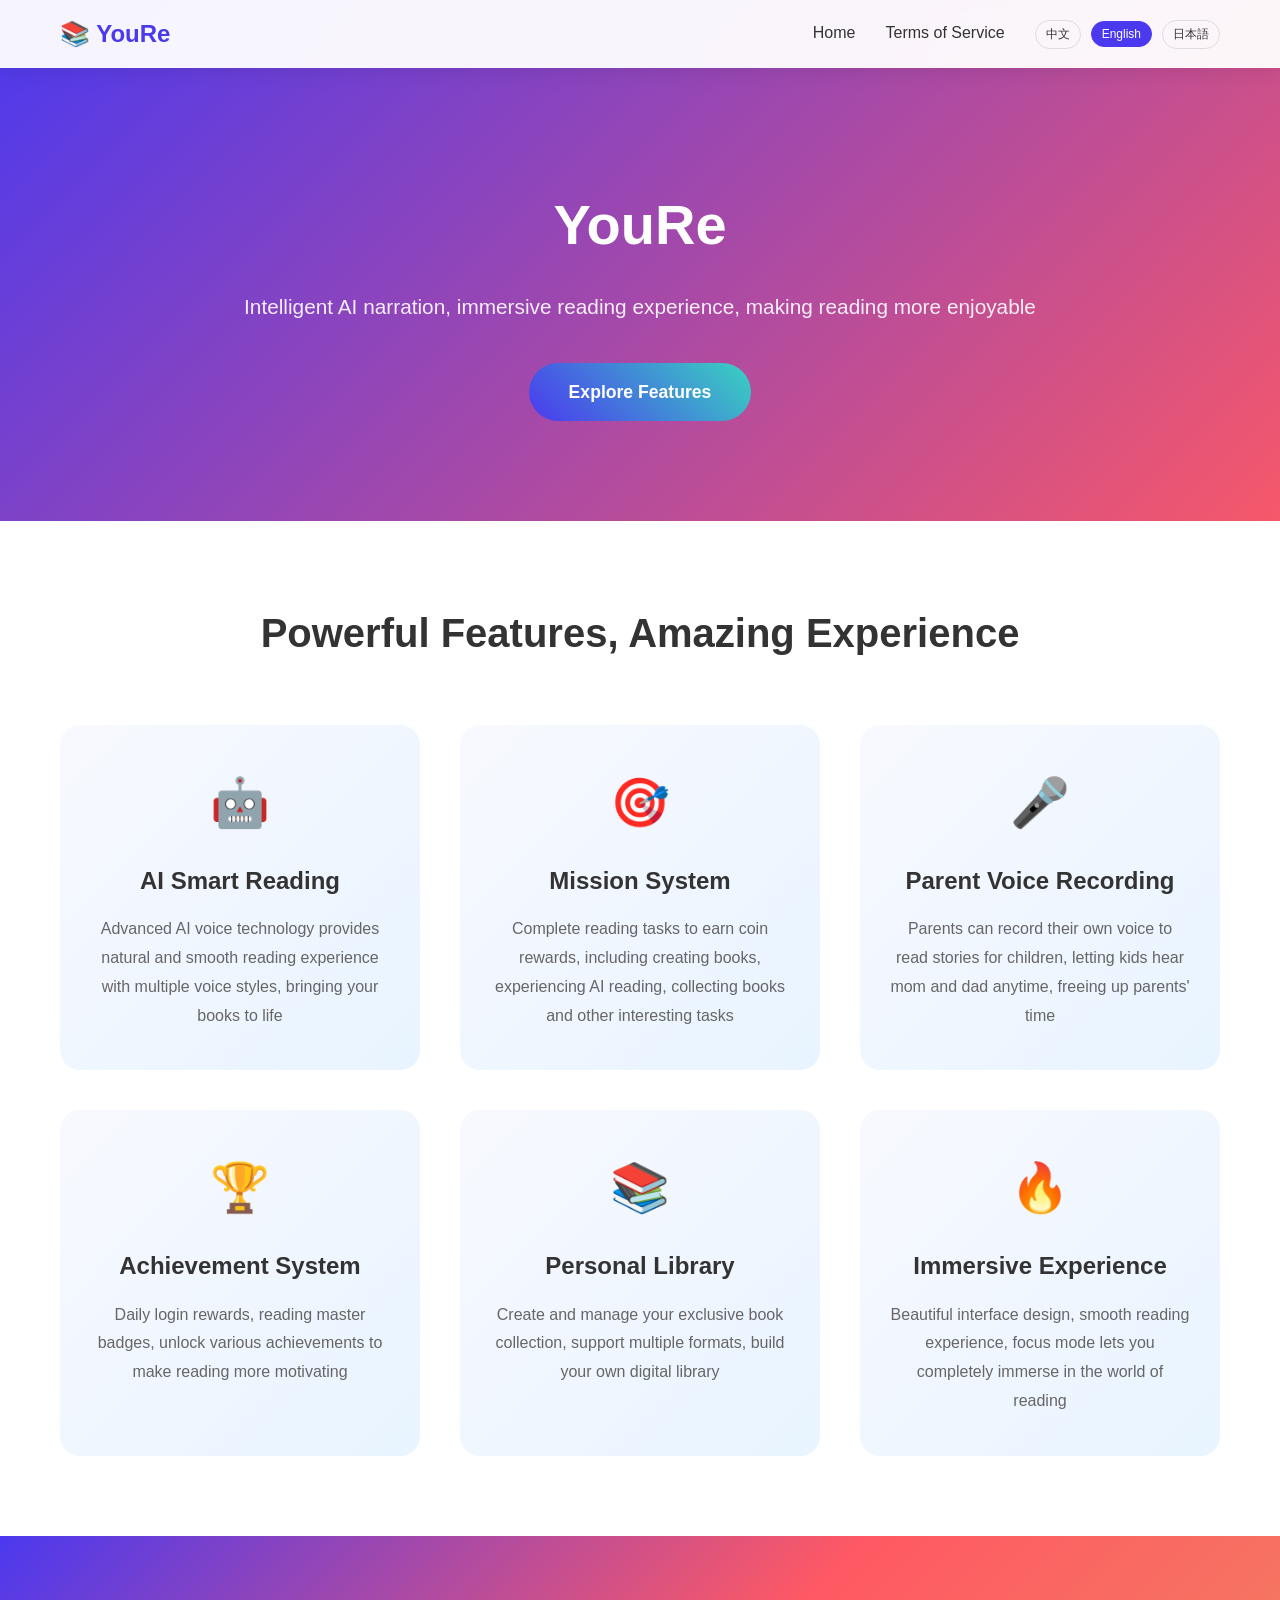
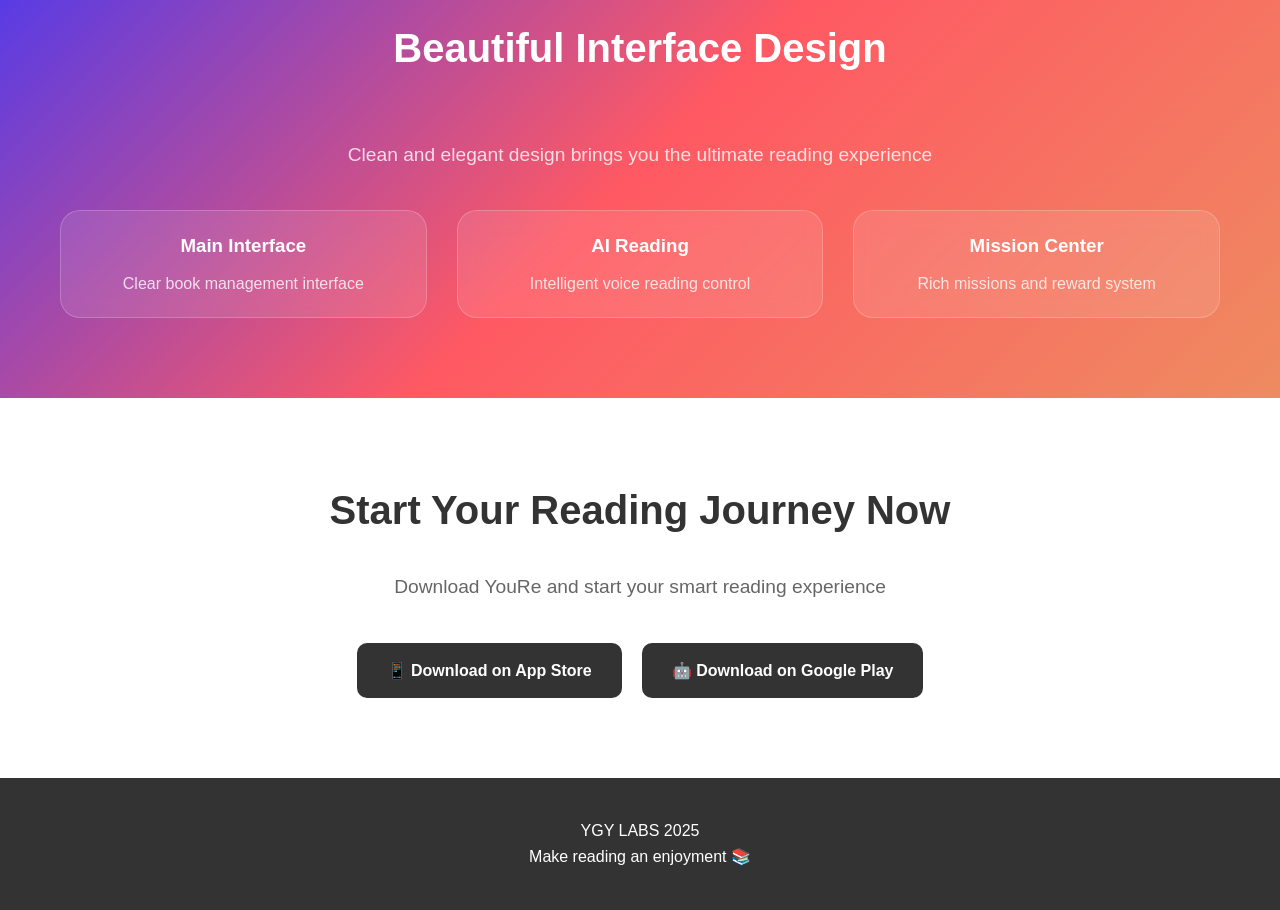
==== commit 01733acf: "Update index.html" ====
--- a/index.html
+++ b/index.html
@@ -405,7 +405,7 @@
     <!-- 页脚 -->
     <footer class="footer">
         <div class="container">
-            <p data-key="footer-copyright">YGY corporation 2025</p>
+            <p data-key="footer-copyright">YGY LABS 2025</p>
             <p data-key="footer-slogan">Make reading an enjoyment 📚</p>
         </div>
     </footer>
@@ -443,7 +443,7 @@
                 'download-subtitle': '下载YouRe，开启你的智能阅读新体验',
                 'download-ios': '📱 App Store下载',
                 'download-android': '🤖 Google Play下载',
-                'footer-copyright': 'YGY corporation 2025',
+                'footer-copyright': 'YGY LABS 2025',
                 'footer-slogan': '让阅读成为一种享受 📚',
                 'page-title': 'YouRe - 智能书籍阅读器'
             },
@@ -477,7 +477,7 @@
                 'download-subtitle': 'Download YouRe and start your smart reading experience',
                 'download-ios': '📱 Download on App Store',
                 'download-android': '🤖 Download on Google Play',
-                'footer-copyright': 'YGY corporation 2025',
+                'footer-copyright': 'YGY LABS 2025',
                 'footer-slogan': 'Make reading an enjoyment 📚',
                 'page-title': 'YouRe - Smart Reading App'
             },
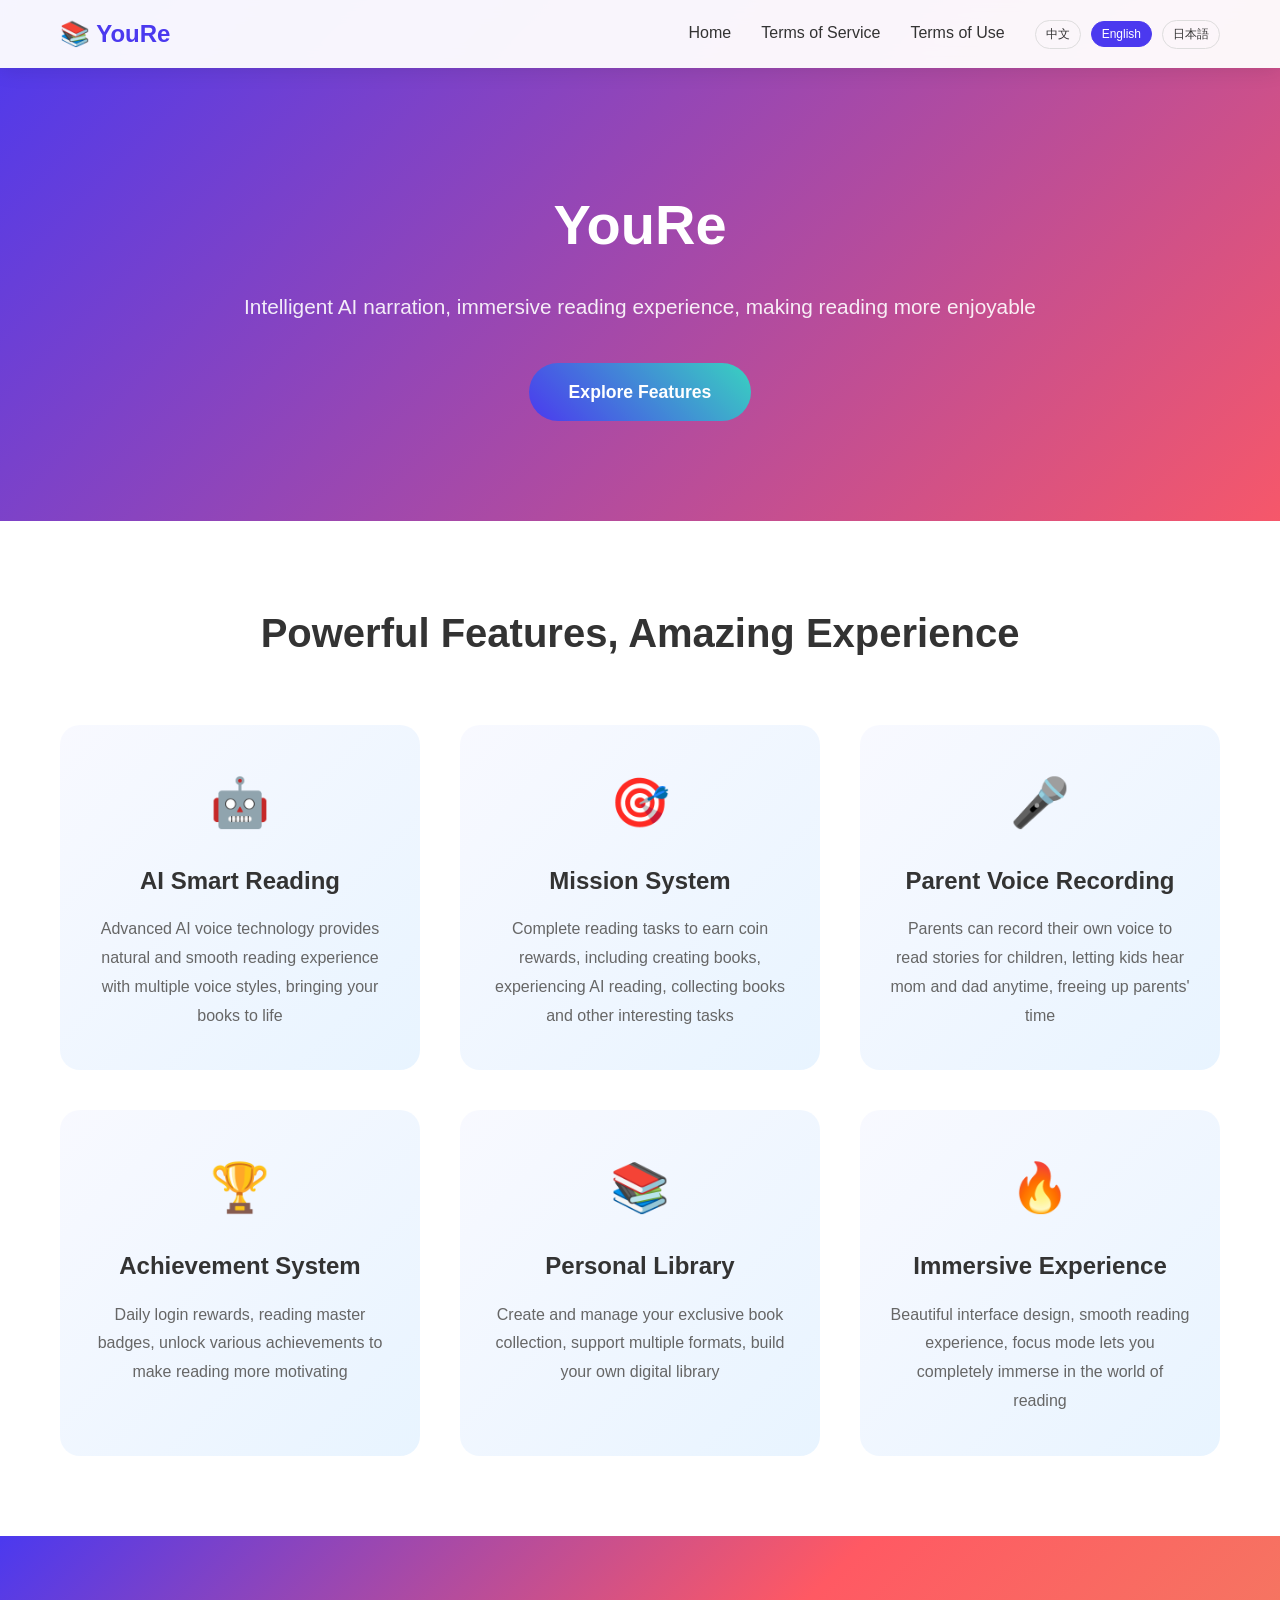
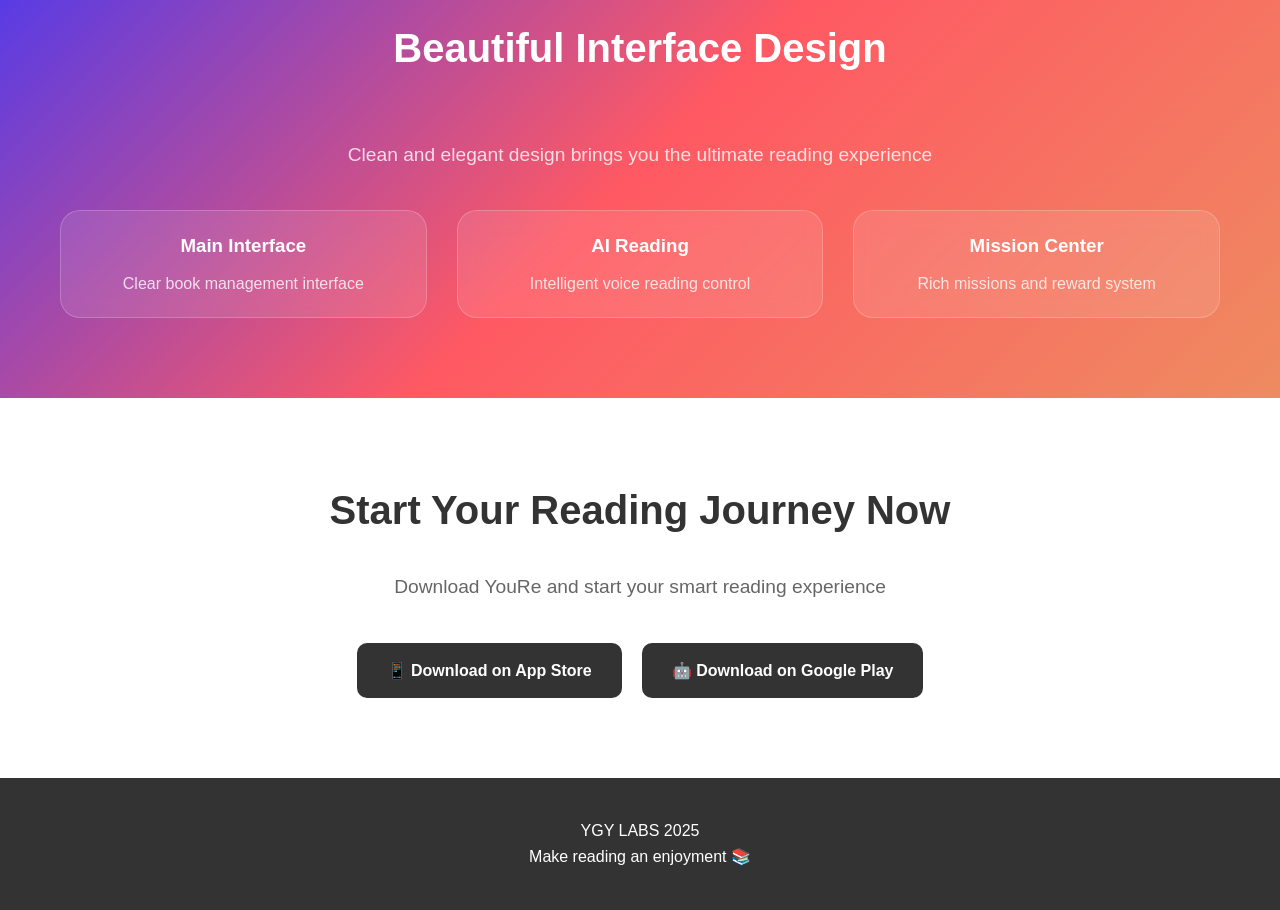
==== commit d8f0516f: "Update index.html" ====
--- a/index.html
+++ b/index.html
@@ -307,6 +307,7 @@
                 <div class="nav-links">
                     <a href="#" data-key="nav-home">Home</a>
                     <a href="terms.html" data-key="nav-terms">Terms of Service</a>
+                    <a href="TermsOfUse.html" data-key="nav-tos">Terms of Use</a>
                     <div class="language-selector">
                         <button class="language-btn" onclick="changeLanguage('zh')">中文</button>
                         <button class="language-btn active" onclick="changeLanguage('en')">English</button>
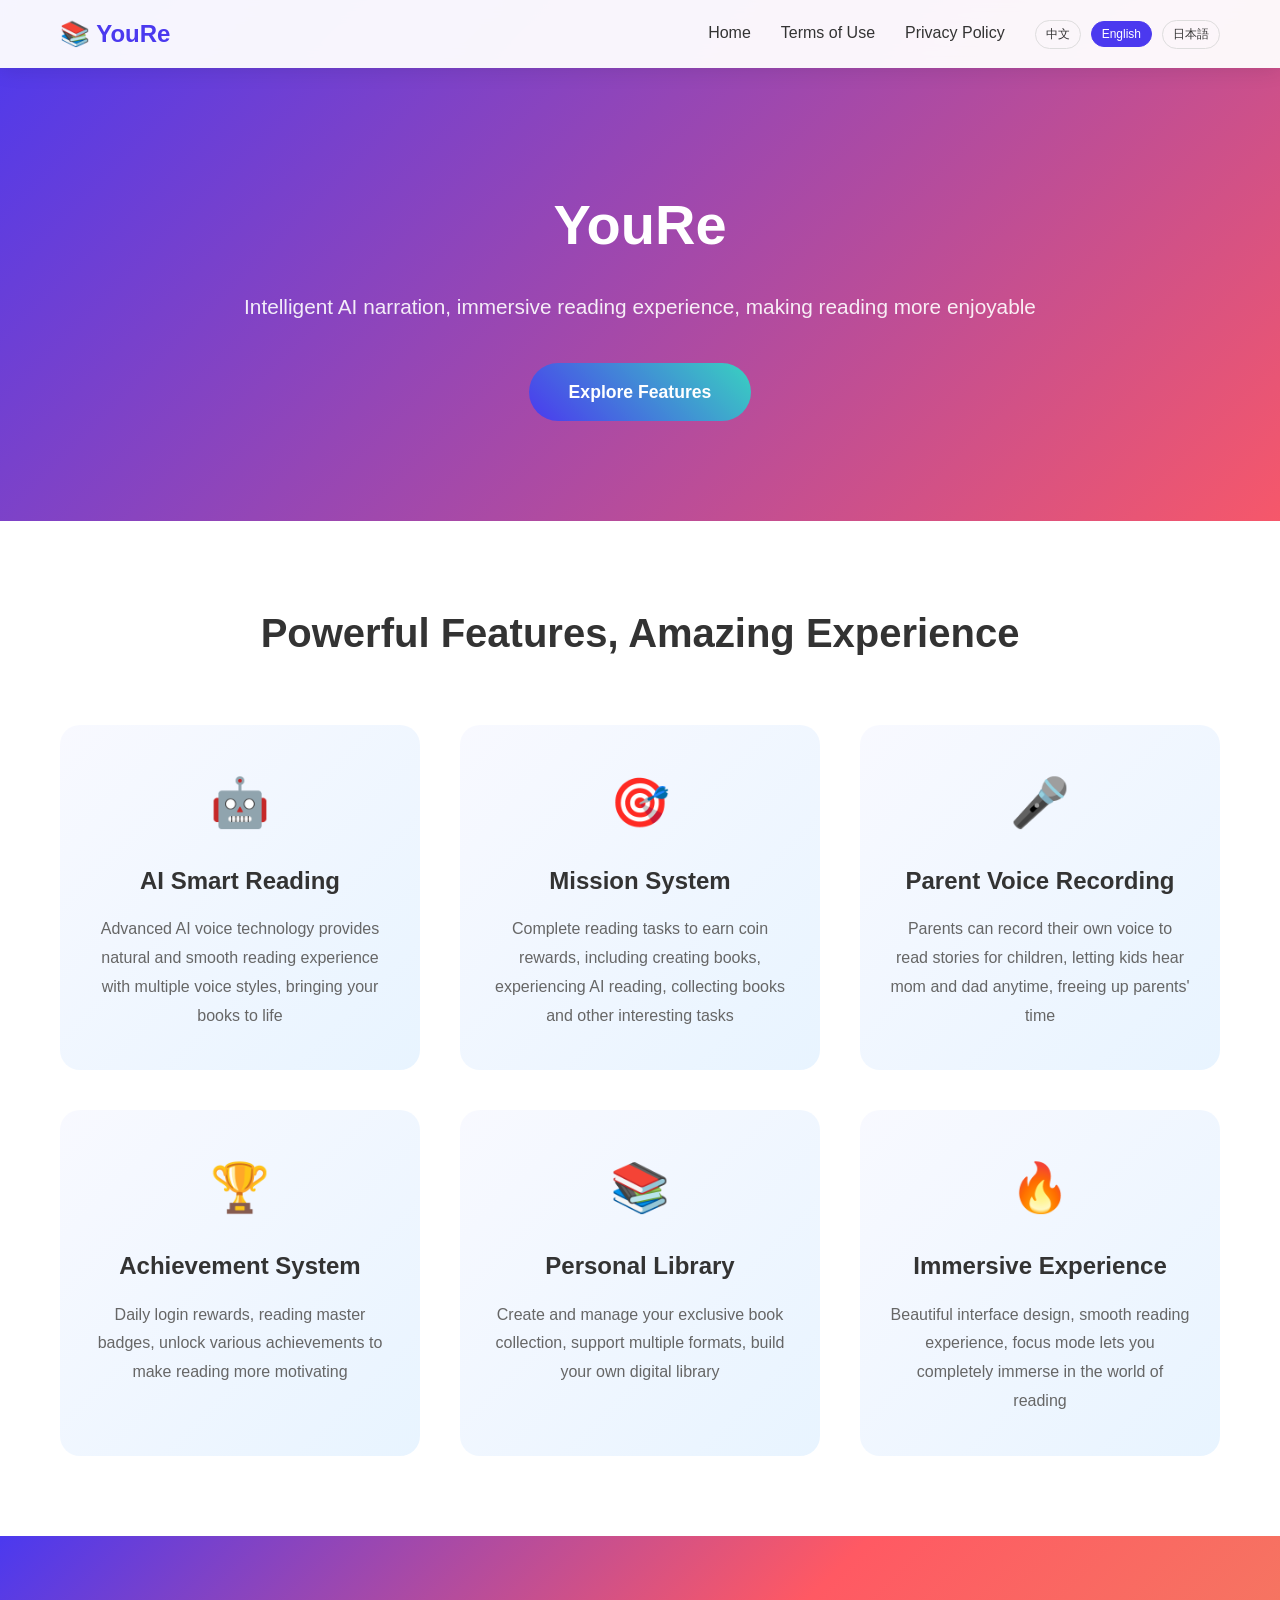
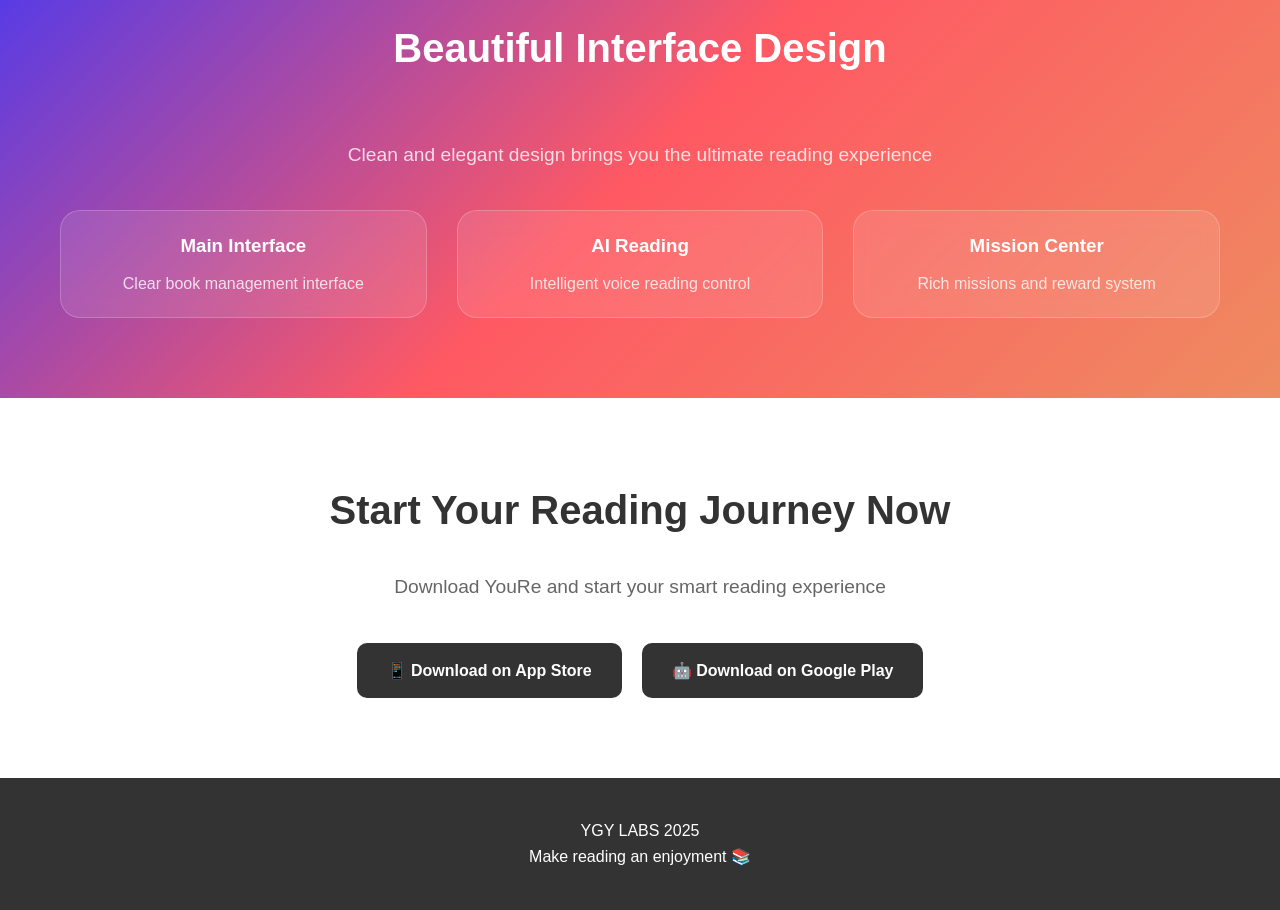
==== commit b30fc21f: "Update index.html" ====
--- a/index.html
+++ b/index.html
@@ -306,8 +306,8 @@
                 <div class="logo">📚 YouRe</div>
                 <div class="nav-links">
                     <a href="#" data-key="nav-home">Home</a>
-                    <a href="terms.html" data-key="nav-terms">Terms of Service</a>
                     <a href="TermsOfUse.html" data-key="nav-tos">Terms of Use</a>
+                    <a href="PrivacyPolicy.html" data-key="nav-pp">Privacy Policy</a>
                     <div class="language-selector">
                         <button class="language-btn" onclick="changeLanguage('zh')">中文</button>
                         <button class="language-btn active" onclick="changeLanguage('en')">English</button>
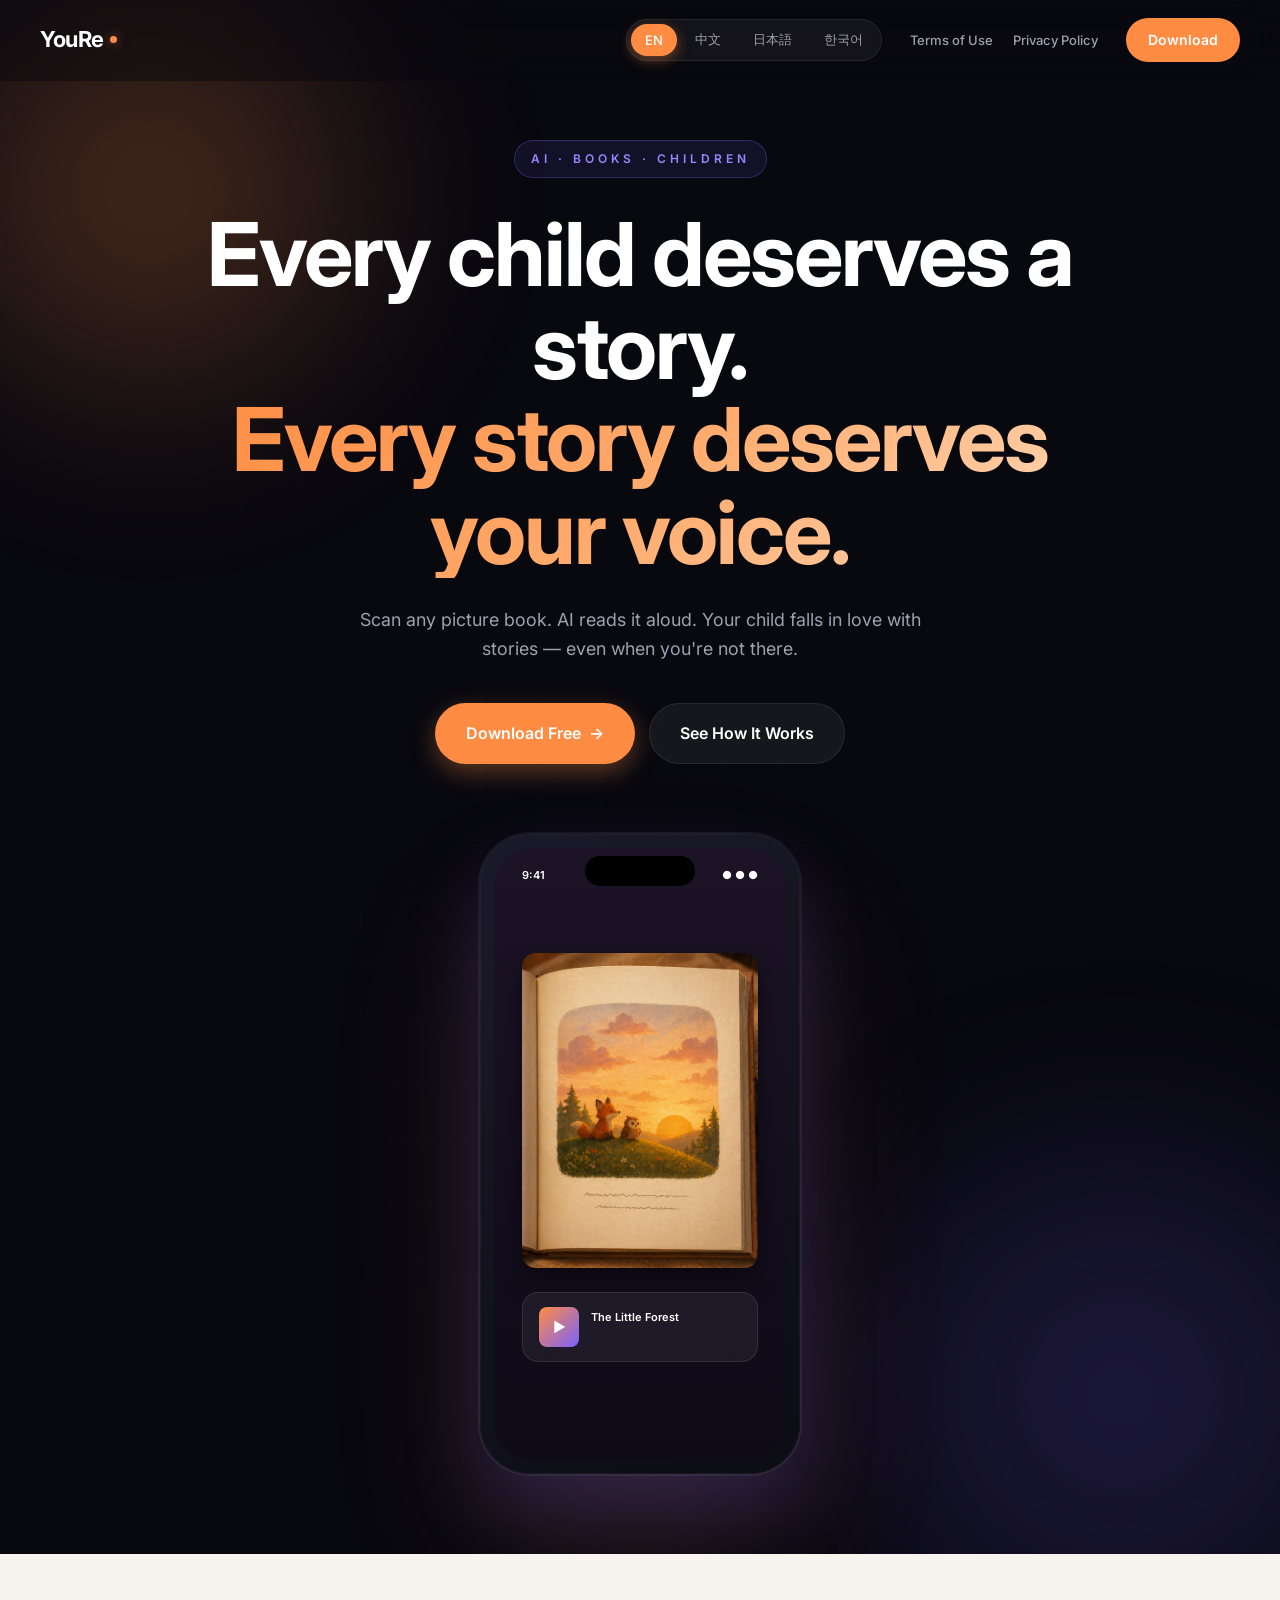
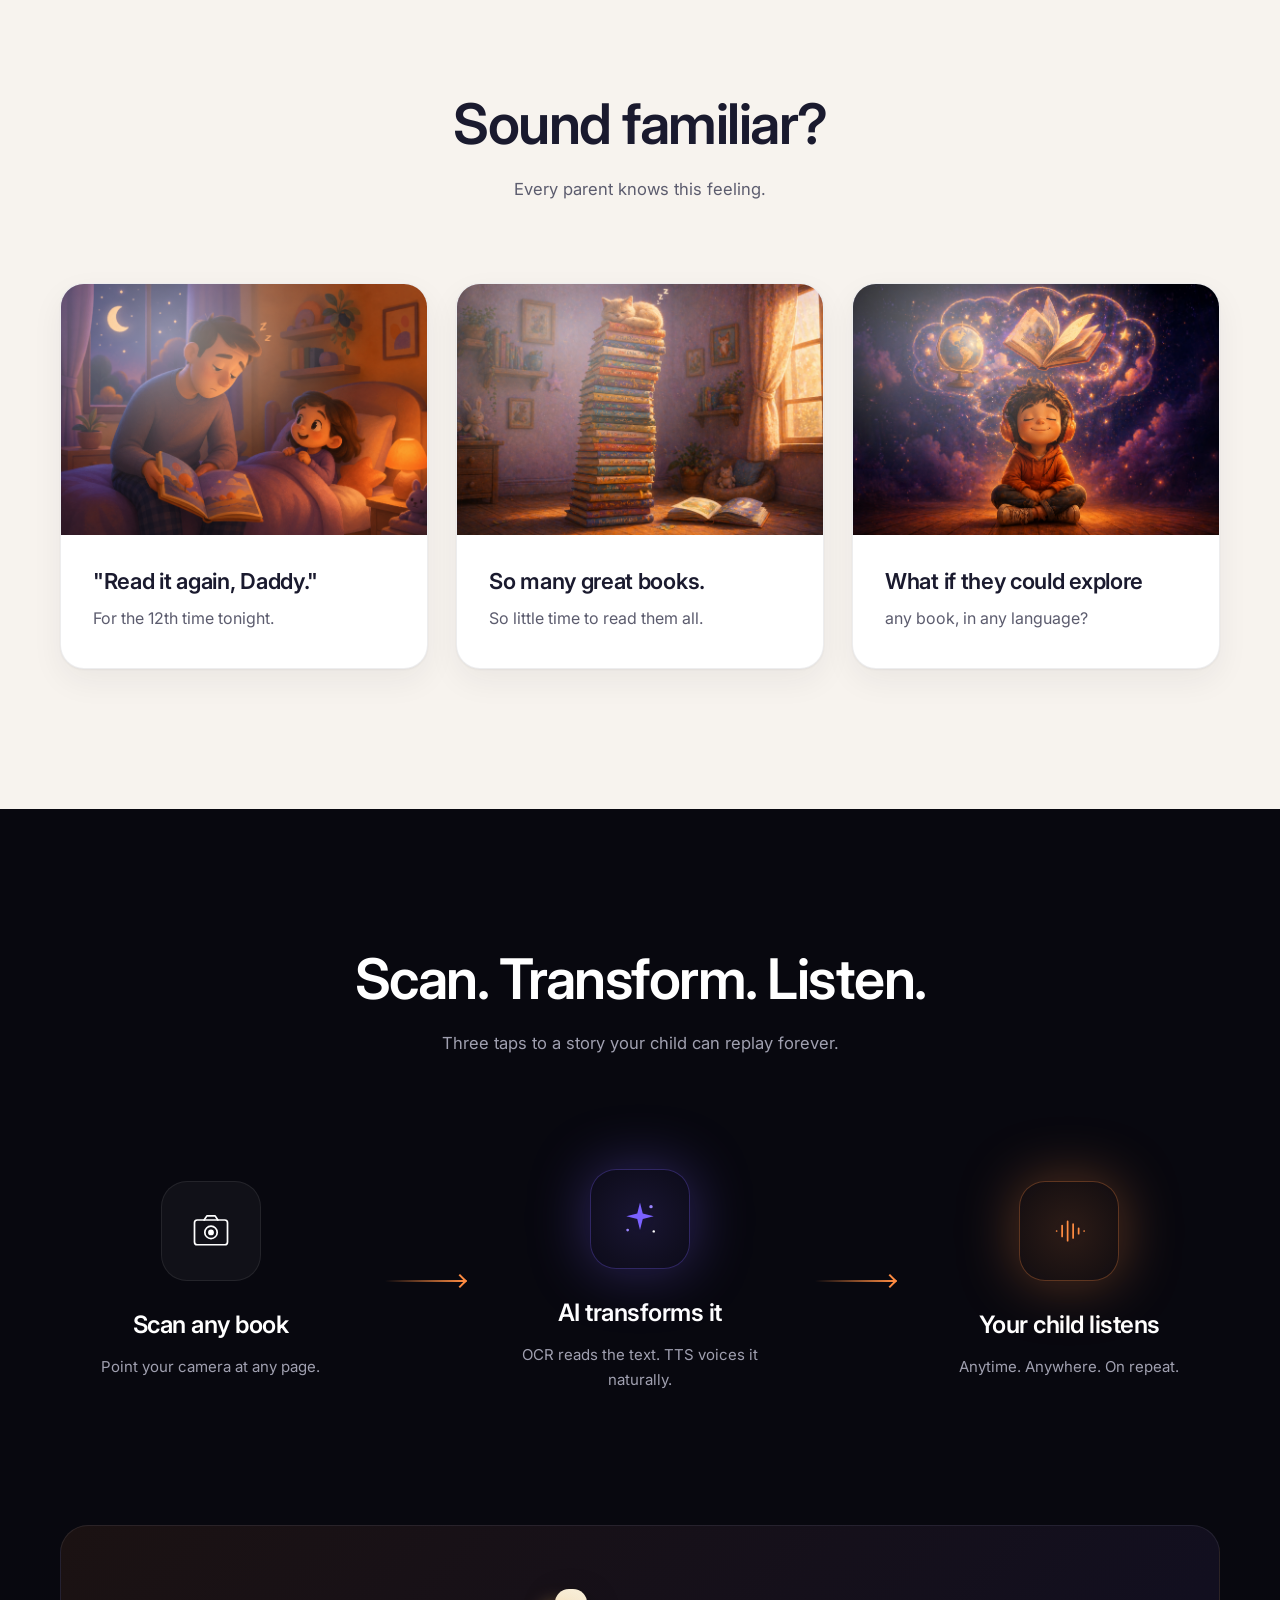
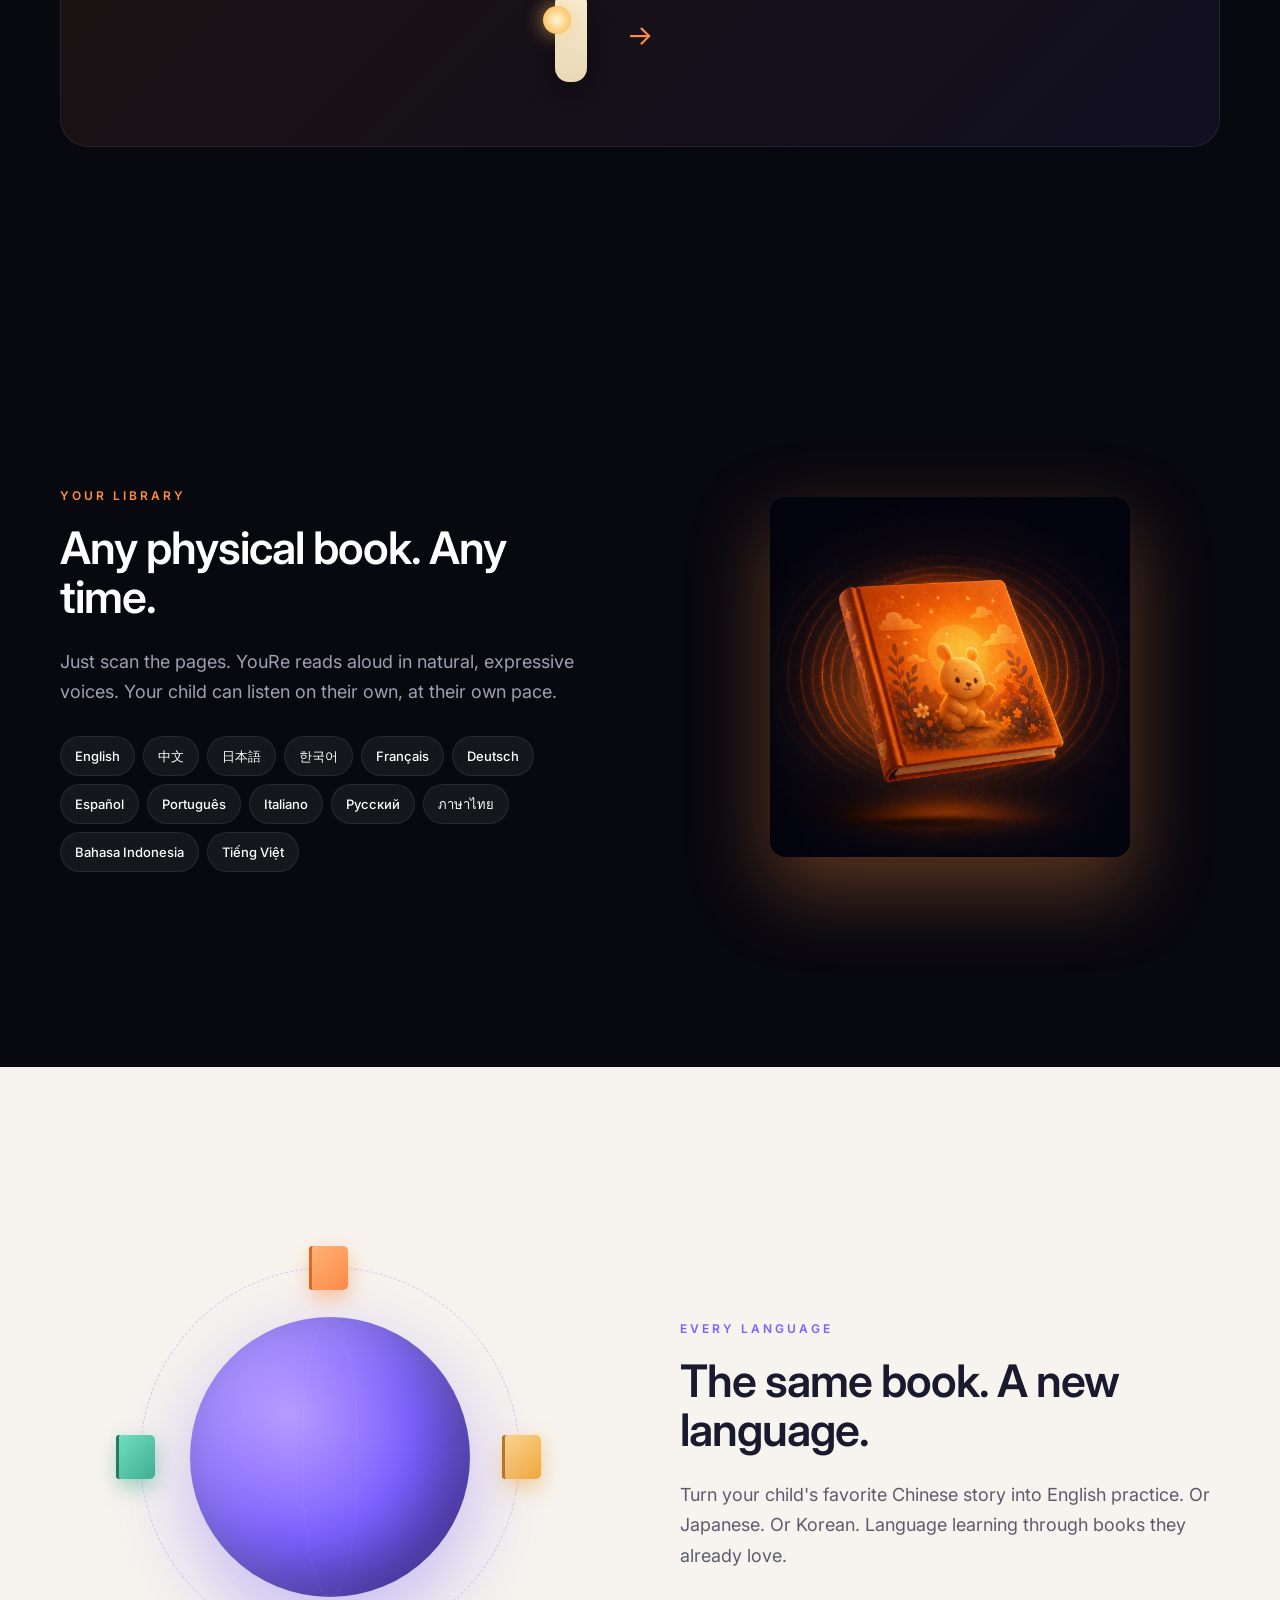
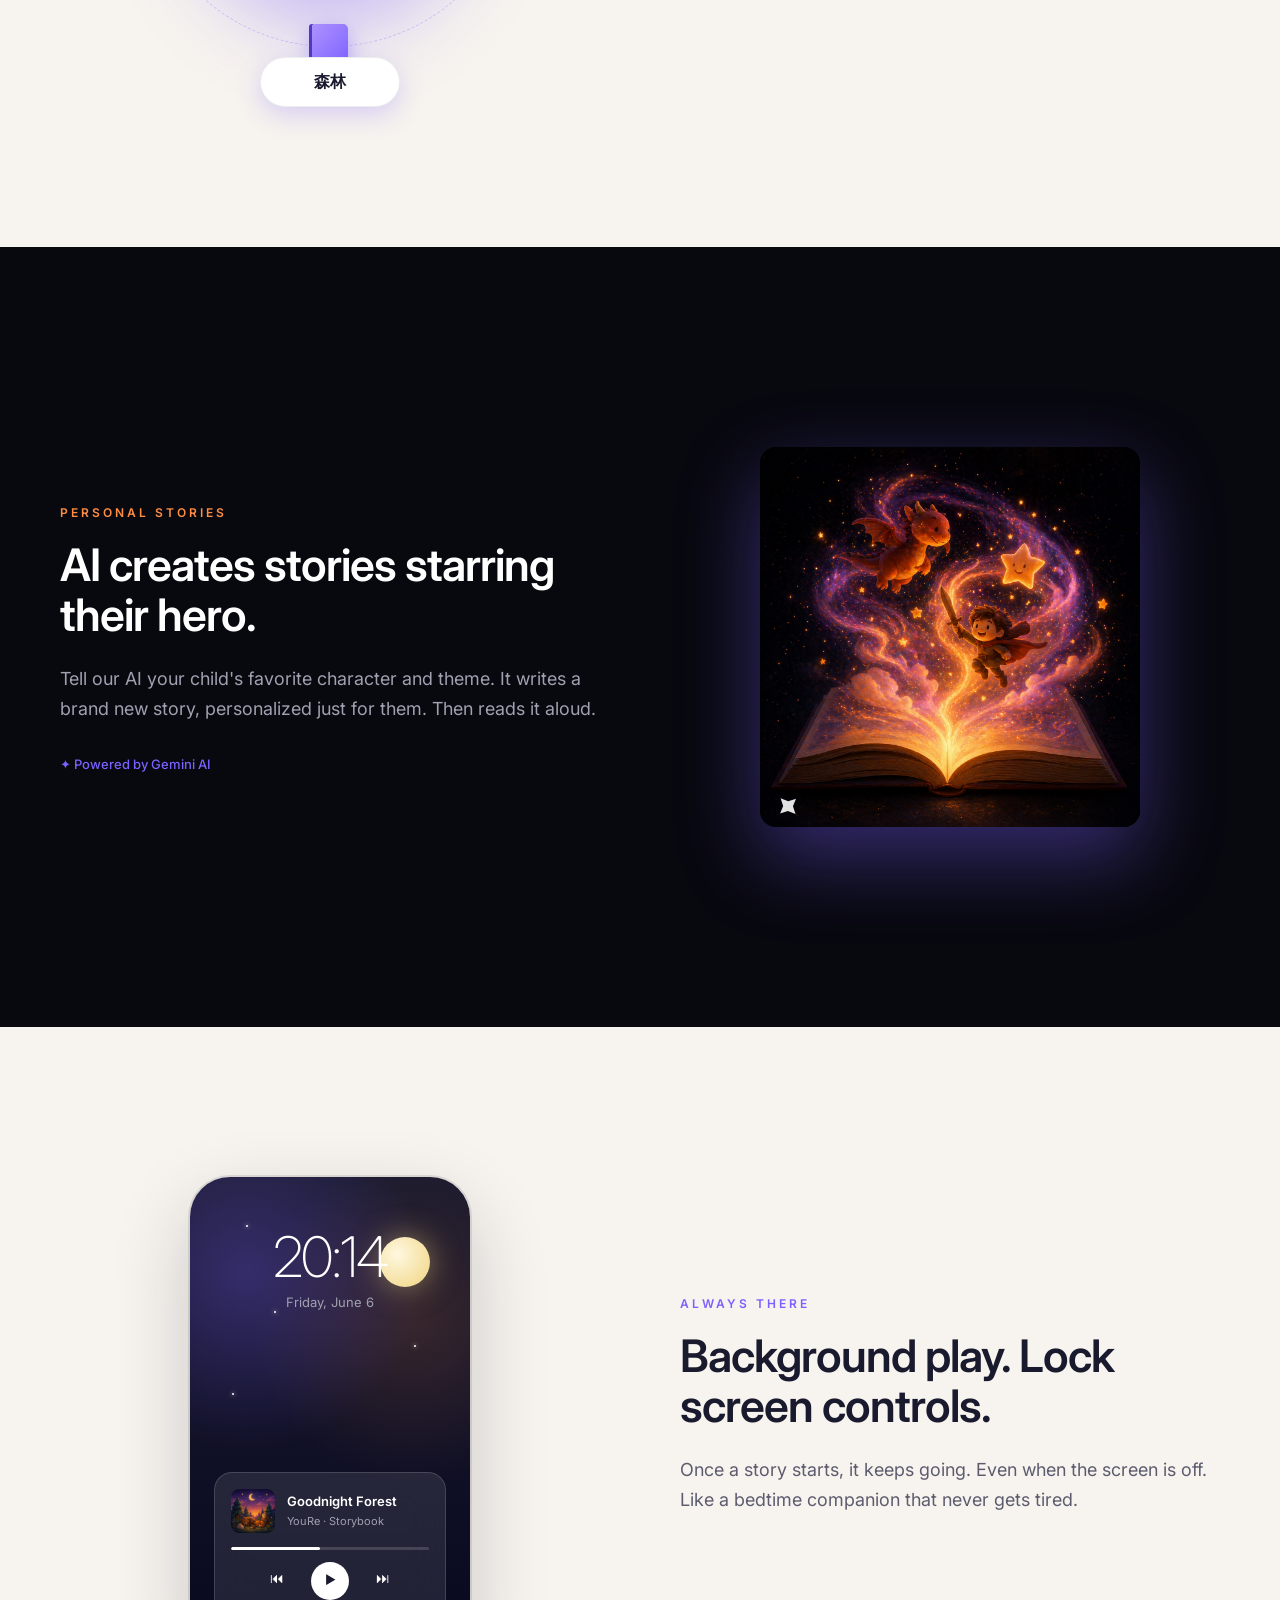
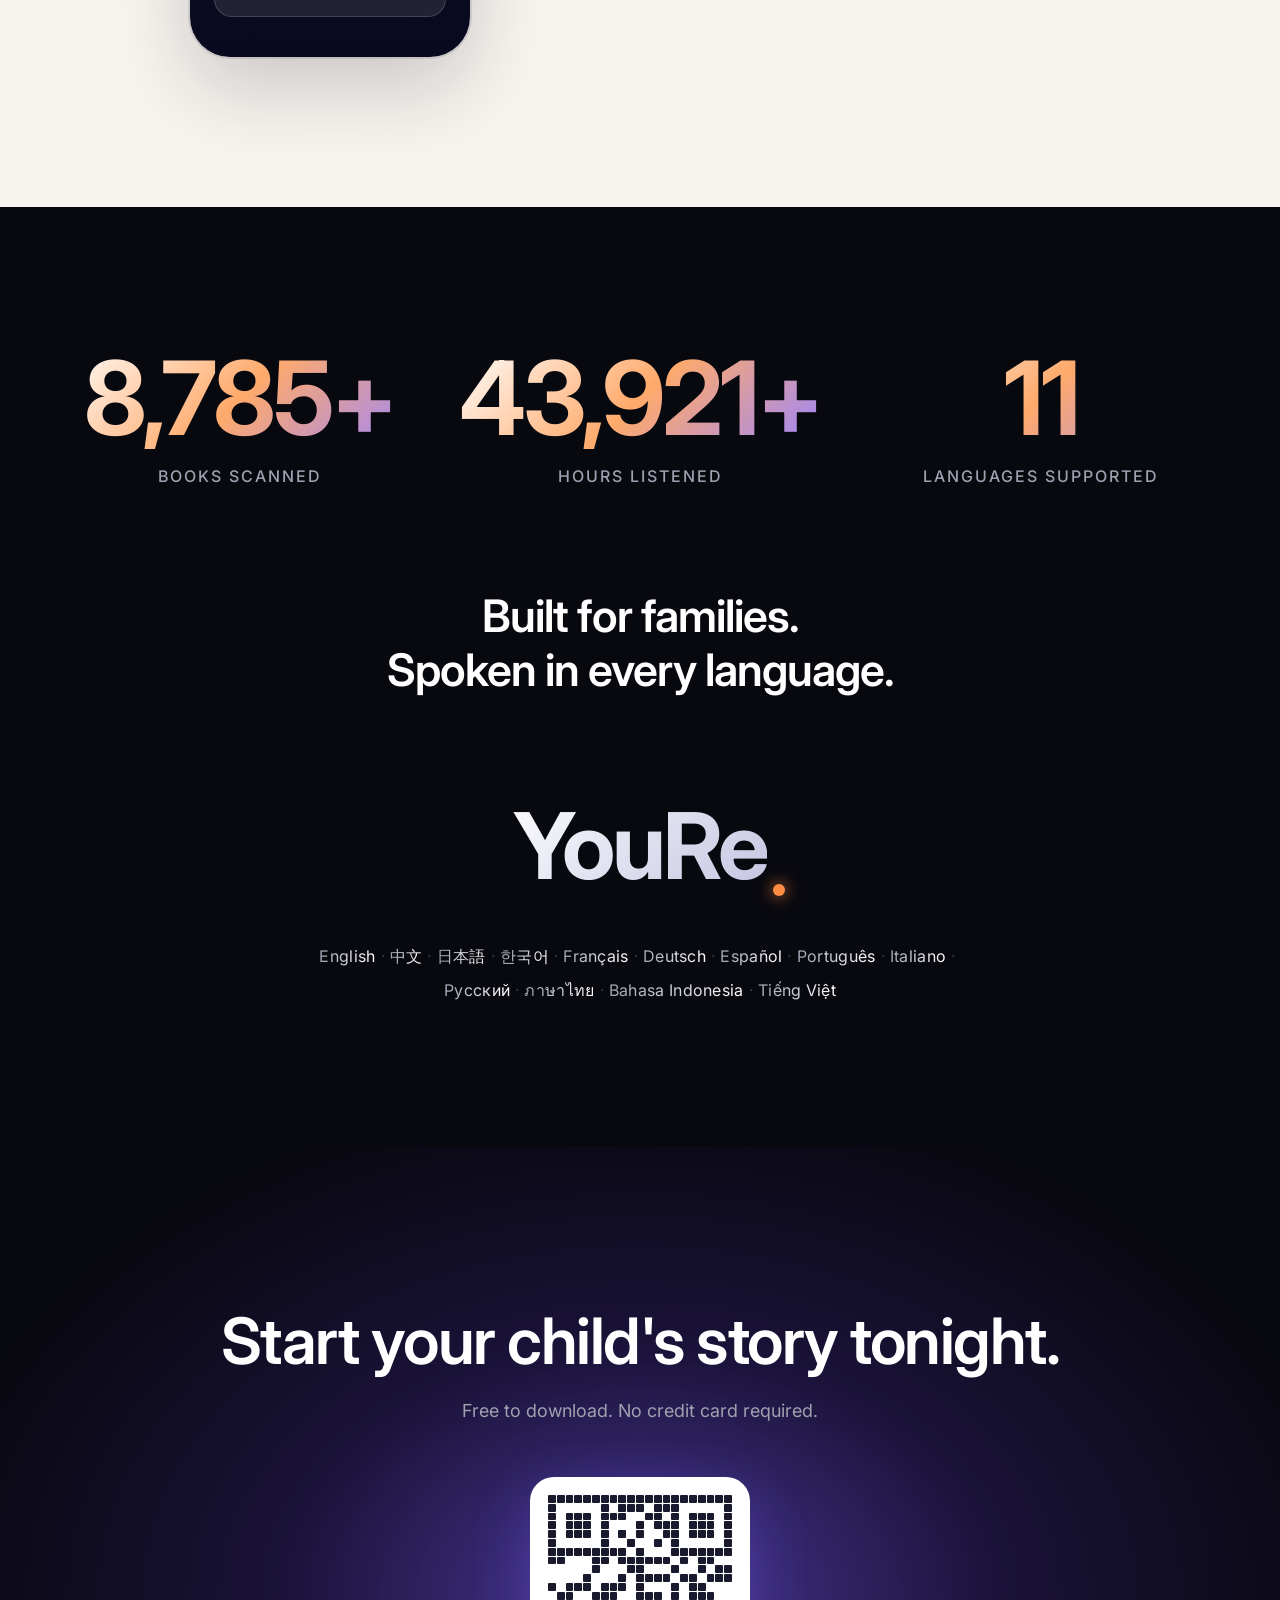
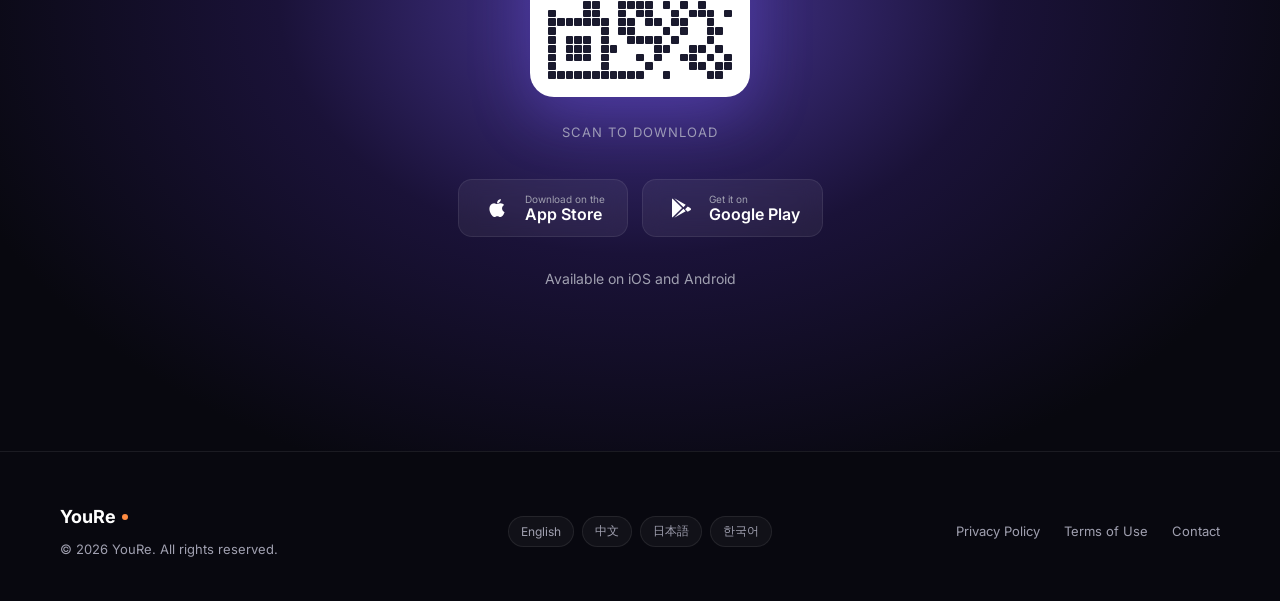
==== commit c641eccc: "feat: update to new YouRe homepage" ====
--- a/index.html
+++ b/index.html
@@ -1,598 +1,2183 @@
 <!DOCTYPE html>
-<html lang="zh-CN">
+<html lang="en">
 <head>
-    <meta charset="UTF-8">
-    <meta name="viewport" content="width=device-width, initial-scale=1.0">
-    <title>YouRe - Smart Reading App</title>
-    <style>
-        * {
-            margin: 0;
-            padding: 0;
-            box-sizing: border-box;
-        }
-
-        body {
-            font-family: -apple-system, BlinkMacSystemFont, 'Segoe UI', Roboto, 'Helvetica Neue', Arial, sans-serif;
-            line-height: 1.6;
-            color: #333;
-            background: linear-gradient(135deg, #4B39EF 0%, #FF5963 50%, #EE8B60 100%);
-        }
-
-        .container {
-            max-width: 1200px;
-            margin: 0 auto;
-            padding: 0 20px;
-        }
-
-        /* 导航栏 */
-        .navbar {
-            background: rgba(255, 255, 255, 0.95);
-            backdrop-filter: blur(10px);
-            padding: 15px 0;
-            position: fixed;
-            width: 100%;
-            top: 0;
-            z-index: 1000;
-            box-shadow: 0 2px 20px rgba(0,0,0,0.1);
-        }
-
-        .nav-content {
-            display: flex;
-            justify-content: space-between;
-            align-items: center;
-        }
-
-        .logo {
-            font-size: 24px;
-            font-weight: bold;
-            color: #4B39EF;
-        }
-
-        .nav-links {
-            display: flex;
-            gap: 30px;
-        }
-
-        .nav-links a {
-            text-decoration: none;
-            color: #333;
-            font-weight: 500;
-            transition: color 0.3s ease;
-        }
-
-        .nav-links a:hover {
-            color: #4B39EF;
-        }
-
-        /* 主页面 */
-        .main-content {
-            margin-top: 80px;
-        }
-
-        /* Hero Section */
-        .hero {
-            text-align: center;
-            padding: 100px 0;
-            color: white;
-        }
-
-        .hero h1 {
-            font-size: 3.5rem;
-            margin-bottom: 20px;
-            font-weight: 700;
-        }
-
-        .hero p {
-            font-size: 1.3rem;
-            margin-bottom: 40px;
-            opacity: 0.9;
-        }
-
-        .cta-button {
-            display: inline-block;
-            background: linear-gradient(45deg, #4B39EF, #39D2C0);
-            color: white;
-            padding: 15px 40px;
-            text-decoration: none;
-            border-radius: 50px;
-            font-weight: 600;
-            font-size: 1.1rem;
-            transition: transform 0.3s ease, box-shadow 0.3s ease;
-        }
-
-        .cta-button:hover {
-            transform: translateY(-3px);
-            box-shadow: 0 10px 30px rgba(75, 57, 239, 0.4);
-        }
-
-        /* 功能特色区域 */
-        .features {
-            background: white;
-            padding: 80px 0;
-        }
-
-        .features h2 {
-            text-align: center;
-            font-size: 2.5rem;
-            margin-bottom: 60px;
-            color: #333;
-        }
-
-        .features-grid {
-            display: grid;
-            grid-template-columns: repeat(auto-fit, minmax(300px, 1fr));
-            gap: 40px;
-        }
-
-        .feature-card {
-            text-align: center;
-            padding: 40px 30px;
-            border-radius: 20px;
-            background: linear-gradient(135deg, #f8f9ff 0%, #e8f4ff 100%);
-            transition: transform 0.3s ease, box-shadow 0.3s ease;
-        }
-
-        .feature-card:hover {
-            transform: translateY(-10px);
-            box-shadow: 0 20px 40px rgba(75, 57, 239, 0.15);
-        }
-
-        .feature-icon {
-            font-size: 3rem;
-            margin-bottom: 20px;
-        }
-
-        .feature-card h3 {
-            font-size: 1.5rem;
-            margin-bottom: 15px;
-            color: #333;
-        }
-
-        .feature-card p {
-            color: #666;
-            line-height: 1.8;
-        }
-
-        /* 应用截图区域 */
-        .screenshots {
-            background: linear-gradient(135deg, #4B39EF 0%, #FF5963 50%, #EE8B60 100%);
-            padding: 80px 0;
-            text-align: center;
-        }
-
-        .screenshots h2 {
-            color: white;
-            font-size: 2.5rem;
-            margin-bottom: 60px;
-        }
-
-        .screenshot-grid {
-            display: grid;
-            grid-template-columns: repeat(auto-fit, minmax(250px, 1fr));
-            gap: 30px;
-            margin-top: 40px;
-        }
-
-        .screenshot {
-            background: rgba(255, 255, 255, 0.1);
-            border-radius: 20px;
-            padding: 20px;
-            backdrop-filter: blur(10px);
-            border: 1px solid rgba(255, 255, 255, 0.2);
-        }
-
-        /* 下载区域 */
-        .download {
-            background: white;
-            padding: 80px 0;
-            text-align: center;
-        }
-
-        .download h2 {
-            font-size: 2.5rem;
-            margin-bottom: 30px;
-            color: #333;
-        }
-
-        .download p {
-            font-size: 1.2rem;
-            color: #666;
-            margin-bottom: 40px;
-        }
-
-        .download-buttons {
-            display: flex;
-            justify-content: center;
-            gap: 20px;
-            flex-wrap: wrap;
-        }
-
-        .download-btn {
-            display: inline-block;
-            background: #333;
-            color: white;
-            padding: 15px 30px;
-            text-decoration: none;
-            border-radius: 10px;
-            font-weight: 600;
-            transition: background 0.3s ease;
-        }
-
-        .download-btn:hover {
-            background: #555;
-        }
-
-        /* 页脚 */
-        .footer {
-            background: #333;
-            color: white;
-            text-align: center;
-            padding: 40px 0;
-        }
-
-
-
-        /* 语言切换 */
-        .language-selector {
-            display: flex;
-            gap: 10px;
-            align-items: center;
-        }
-
-        .language-btn {
-            background: none;
-            border: 1px solid #ddd;
-            padding: 5px 10px;
-            border-radius: 15px;
-            cursor: pointer;
-            font-size: 12px;
-            transition: all 0.3s ease;
-            color: #333;
-        }
-
-        .language-btn:hover {
-            background: #4B39EF;
-            color: white;
-            border-color: #4B39EF;
-        }
-
-        .language-btn.active {
-            background: #4B39EF;
-            color: white;
-            border-color: #4B39EF;
-        }
-
-        /* 响应式设计 */
-        @media (max-width: 768px) {
-            .hero h1 {
-                font-size: 2.5rem;
-            }
-
-            .hero p {
-                font-size: 1.1rem;
-            }
-
-            .features h2,
-            .screenshots h2,
-            .download h2 {
-                font-size: 2rem;
-            }
-
-            .nav-links {
-                gap: 20px;
-            }
-
-            .download-buttons {
-                flex-direction: column;
-                align-items: center;
-            }
-
-            .language-selector {
-                gap: 5px;
-            }
-
-            .language-btn {
-                padding: 3px 8px;
-                font-size: 10px;
-            }
-        }
-    </style>
+<meta charset="UTF-8" />
+<meta name="viewport" content="width=device-width, initial-scale=1.0" />
+<title>YouRe — Your child's story, always there.</title>
+<link rel="preconnect" href="https://fonts.googleapis.com" />
+<link rel="preconnect" href="https://fonts.gstatic.com" crossorigin />
+<link href="https://fonts.googleapis.com/css2?family=Inter:wght@400;500;600;700&family=Noto+Sans+JP:wght@400;600;700&family=Noto+Sans+KR:wght@400;600;700&family=Noto+Sans+SC:wght@400;600;700&display=swap" rel="stylesheet" />
+<style>
+  :root {
+    --bg-dark: #08080F;
+    --bg-cream: #F7F3EE;
+    --card-dark: #111120;
+    --accent-orange: #FF8C42;
+    --accent-orange-soft: #FFAA6B;
+    --accent-purple: #7B61FF;
+    --accent-purple-soft: #9B85FF;
+    --text-dark: #1A1A2E;
+    --text-light: #FFFFFF;
+    --text-light-muted: #A0A0B0;
+    --text-dark-muted: #5C5C6E;
+    --border-light: rgba(26, 26, 46, 0.08);
+    --border-dark: rgba(255, 255, 255, 0.08);
+  }
+
+  * { box-sizing: border-box; margin: 0; padding: 0; }
+
+  html { scroll-behavior: smooth; }
+
+  body {
+    font-family: 'Inter', -apple-system, BlinkMacSystemFont, 'Segoe UI', sans-serif;
+    background: var(--bg-dark);
+    color: var(--text-light);
+    -webkit-font-smoothing: antialiased;
+    -moz-osx-font-smoothing: grayscale;
+    overflow-x: hidden;
+    line-height: 1.7;
+  }
+
+  body[data-lang="zh"], body[data-lang="zh"] * { font-family: 'Inter', 'Noto Sans SC', sans-serif; }
+  body[data-lang="ja"], body[data-lang="ja"] * { font-family: 'Inter', 'Noto Sans JP', sans-serif; }
+  body[data-lang="ko"], body[data-lang="ko"] * { font-family: 'Inter', 'Noto Sans KR', sans-serif; }
+
+  img, svg { display: block; max-width: 100%; }
+
+  /* ───────── Nav ───────── */
+  .nav {
+    position: fixed; top: 0; left: 0; right: 0;
+    z-index: 100;
+    padding: 18px 40px;
+    display: flex; align-items: center; justify-content: space-between;
+    background: rgba(8, 8, 15, 0.5);
+    backdrop-filter: blur(20px);
+    -webkit-backdrop-filter: blur(20px);
+    border-bottom: 1px solid transparent;
+    transition: border-color 0.3s ease, background 0.3s ease;
+  }
+  .nav.scrolled {
+    background: rgba(8, 8, 15, 0.8);
+    border-bottom-color: var(--border-dark);
+  }
+  .nav-brand {
+    font-size: 22px; font-weight: 700; letter-spacing: -0.5px;
+    color: var(--text-light);
+    display: flex; align-items: center; gap: 4px;
+  }
+  .nav-brand .dot {
+    width: 7px; height: 7px;
+    background: var(--accent-orange);
+    border-radius: 50%;
+    margin-left: 2px;
+    box-shadow: 0 0 12px rgba(255, 140, 66, 0.6);
+  }
+  .nav-right { display: flex; align-items: center; gap: 28px; }
+  .nav-links { display: flex; gap: 20px; align-items: center; }
+  .nav-link {
+    color: var(--text-light-muted);
+    text-decoration: none;
+    font-size: 13px;
+    font-weight: 500;
+    transition: color 200ms ease;
+  }
+  .nav-link:hover { color: var(--text-light); }
+  @media (max-width: 980px) { .nav-links { display: none; } }
+  .lang-switcher {
+    display: flex; gap: 4px;
+    background: rgba(255, 255, 255, 0.05);
+    padding: 4px;
+    border-radius: 999px;
+    border: 1px solid var(--border-dark);
+  }
+  .lang-btn {
+    background: transparent; border: none;
+    color: var(--text-light-muted);
+    padding: 7px 14px;
+    font-size: 13px; font-weight: 500;
+    border-radius: 999px;
+    cursor: pointer;
+    transition: all 200ms ease;
+    font-family: inherit;
+  }
+  .lang-btn:hover { color: var(--text-light); }
+  .lang-btn.active {
+    background: var(--accent-orange);
+    color: white;
+    box-shadow: 0 4px 14px rgba(255, 140, 66, 0.4);
+  }
+  .nav-cta {
+    background: var(--accent-orange);
+    color: white;
+    border: none;
+    padding: 10px 22px;
+    font-size: 14px; font-weight: 600;
+    border-radius: 999px;
+    cursor: pointer;
+    transition: all 200ms ease;
+    font-family: inherit;
+    text-decoration: none;
+    display: inline-block;
+  }
+  .nav-cta:hover {
+    transform: translateY(-1px);
+    box-shadow: 0 8px 24px rgba(255, 140, 66, 0.45);
+  }
+
+  /* ───────── Buttons ───────── */
+  .btn {
+    display: inline-flex; align-items: center; gap: 8px;
+    padding: 16px 30px;
+    font-size: 16px; font-weight: 600;
+    border-radius: 999px;
+    cursor: pointer;
+    transition: all 220ms ease;
+    text-decoration: none;
+    font-family: inherit;
+    border: 1px solid transparent;
+  }
+  .btn-primary {
+    background: var(--accent-orange);
+    color: white;
+    box-shadow: 0 8px 24px rgba(255, 140, 66, 0.35);
+  }
+  .btn-primary:hover {
+    transform: translateY(-2px);
+    box-shadow: 0 14px 36px rgba(255, 140, 66, 0.55);
+  }
+  .btn-ghost {
+    background: rgba(255, 255, 255, 0.06);
+    color: white;
+    border-color: var(--border-dark);
+  }
+  .btn-ghost:hover {
+    background: rgba(255, 255, 255, 0.12);
+    transform: translateY(-2px);
+  }
+
+  /* ───────── HERO ───────── */
+  .hero {
+    position: relative;
+    min-height: 100vh;
+    padding: 140px 24px 80px;
+    overflow: hidden;
+    display: flex; flex-direction: column; align-items: center;
+  }
+  .hero-bg {
+    position: absolute; inset: 0;
+    pointer-events: none;
+    z-index: 0;
+  }
+  .orb {
+    position: absolute;
+    border-radius: 50%;
+    filter: blur(80px);
+    will-change: transform;
+  }
+  .orb-orange {
+    width: 620px; height: 620px;
+    background: radial-gradient(circle, rgba(255, 140, 66, 0.5) 0%, transparent 70%);
+    top: -120px; left: -160px;
+    opacity: 0.6;
+    animation: drift1 12s ease-in-out infinite;
+  }
+  .orb-purple {
+    width: 720px; height: 720px;
+    background: radial-gradient(circle, rgba(123, 97, 255, 0.45) 0%, transparent 70%);
+    bottom: -200px; right: -200px;
+    opacity: 0.5;
+    animation: drift2 14s ease-in-out infinite;
+  }
+  @keyframes drift1 {
+    0%, 100% { transform: translate(0, 0) scale(0.95); }
+    50% { transform: translate(40px, 30px) scale(1.05); }
+  }
+  @keyframes drift2 {
+    0%, 100% { transform: translate(0, 0) scale(1); }
+    50% { transform: translate(-30px, -40px) scale(1.07); }
+  }
+  .grid-overlay {
+    position: absolute; inset: 0;
+    background-image:
+      linear-gradient(rgba(255,255,255,0.05) 1px, transparent 1px),
+      linear-gradient(90deg, rgba(255,255,255,0.05) 1px, transparent 1px);
+    background-size: 60px 60px;
+    opacity: 0.3;
+    mask-image: radial-gradient(ellipse at center, black 30%, transparent 75%);
+    -webkit-mask-image: radial-gradient(ellipse at center, black 30%, transparent 75%);
+  }
+
+  .hero-content {
+    position: relative; z-index: 1;
+    max-width: 900px;
+    text-align: center;
+    margin-bottom: 70px;
+  }
+  .overline {
+    display: inline-block;
+    font-size: 12px; font-weight: 600;
+    letter-spacing: 4px;
+    color: var(--accent-purple-soft);
+    text-transform: uppercase;
+    margin-bottom: 30px;
+    padding: 8px 16px;
+    background: rgba(123, 97, 255, 0.1);
+    border: 1px solid rgba(123, 97, 255, 0.3);
+    border-radius: 999px;
+  }
+  .hero h1 {
+    font-size: clamp(44px, 7.2vw, 88px);
+    font-weight: 700;
+    letter-spacing: -2px;
+    line-height: 1.05;
+    margin-bottom: 28px;
+  }
+  .hero h1 .accent {
+    background: linear-gradient(135deg, var(--accent-orange) 0%, var(--accent-orange-soft) 50%, #FFD9B8 100%);
+    -webkit-background-clip: text;
+    background-clip: text;
+    -webkit-text-fill-color: transparent;
+    color: transparent;
+    display: block;
+  }
+  .hero-sub {
+    font-size: clamp(16px, 1.4vw, 20px);
+    color: var(--text-light-muted);
+    max-width: 620px;
+    margin: 0 auto 40px;
+    line-height: 1.6;
+  }
+  .hero-buttons {
+    display: flex; gap: 14px; justify-content: center; flex-wrap: wrap;
+  }
+
+  /* ───────── Phone mockup ───────── */
+  .phone-wrap {
+    position: relative; z-index: 1;
+    animation: float 4s ease-in-out infinite;
+  }
+  @keyframes float {
+    0%, 100% { transform: translateY(-10px); }
+    50% { transform: translateY(10px); }
+  }
+  .phone {
+    width: 320px; height: 640px;
+    background: linear-gradient(145deg, #1a1a2a 0%, #0c0c14 100%);
+    border-radius: 50px;
+    padding: 14px;
+    box-shadow:
+      0 0 0 2px rgba(255, 255, 255, 0.06),
+      0 40px 80px rgba(123, 97, 255, 0.2),
+      0 80px 160px rgba(255, 140, 66, 0.12),
+      inset 0 0 0 1px rgba(255, 255, 255, 0.04);
+    position: relative;
+  }
+  .phone::before {
+    content: '';
+    position: absolute;
+    top: 22px; left: 50%;
+    transform: translateX(-50%);
+    width: 110px; height: 30px;
+    background: #000;
+    border-radius: 999px;
+    z-index: 3;
+  }
+  .phone-screen {
+    width: 100%; height: 100%;
+    background: linear-gradient(180deg, #1c1426 0%, #0e0a18 100%);
+    border-radius: 38px;
+    overflow: hidden;
+    position: relative;
+    display: flex; flex-direction: column;
+  }
+  .phone-status {
+    padding: 18px 28px 8px;
+    display: flex; justify-content: space-between;
+    font-size: 11px; font-weight: 600;
+    color: white;
+    z-index: 4; position: relative;
+  }
+  .book-page {
+    margin: 60px 28px 24px;
+    aspect-ratio: 3/4;
+    background: linear-gradient(180deg, #f8eed8 0%, #e9d8b3 100%);
+    border-radius: 14px;
+    padding: 22px 18px;
+    position: relative;
+    overflow: hidden;
+    box-shadow:
+      inset 0 0 0 1px rgba(0, 0, 0, 0.06),
+      0 8px 24px rgba(0, 0, 0, 0.5);
+  }
+  .book-illustration {
+    width: 100%; height: 55%;
+    background:
+      radial-gradient(circle at 30% 40%, #ffd28a 0%, transparent 40%),
+      radial-gradient(circle at 70% 50%, #b890ff 0%, transparent 45%),
+      linear-gradient(180deg, #c5e1ff 0%, #fde4b8 100%);
+    border-radius: 8px;
+    margin-bottom: 14px;
+    position: relative;
+  }
+  .book-illustration::before {
+    /* sun/moon */
+    content: '';
+    position: absolute;
+    top: 14%; right: 18%;
+    width: 28px; height: 28px;
+    background: radial-gradient(circle, #fff5d6 0%, #ffc46b 70%);
+    border-radius: 50%;
+    box-shadow: 0 0 20px rgba(255, 196, 107, 0.7);
+  }
+  .book-illustration::after {
+    /* hill */
+    content: '';
+    position: absolute;
+    bottom: 0; left: 0; right: 0;
+    height: 35%;
+    background: linear-gradient(180deg, #6f9c5f 0%, #4a7340 100%);
+    border-radius: 50% 50% 0 0 / 80% 80% 0 0;
+  }
+  .book-line {
+    height: 6px;
+    background: rgba(60, 40, 20, 0.25);
+    border-radius: 3px;
+    margin-bottom: 8px;
+  }
+  .book-line.short { width: 70%; }
+  .book-line.medium { width: 90%; }
+
+  .scan-line {
+    position: absolute;
+    left: 0; right: 0; height: 3px;
+    background: linear-gradient(90deg, transparent, var(--accent-orange) 50%, transparent);
+    box-shadow:
+      0 0 18px var(--accent-orange),
+      0 0 36px rgba(255, 140, 66, 0.6);
+    animation: scan 3.5s ease-in-out infinite;
+    z-index: 2;
+  }
+  @keyframes scan {
+    0% { top: 0; opacity: 0; }
+    8% { opacity: 1; }
+    50% { top: 100%; opacity: 1; }
+    58% { opacity: 0; }
+    100% { top: 0; opacity: 0; }
+  }
+
+  .player-card {
+    margin: 0 28px 28px;
+    background: rgba(255, 255, 255, 0.06);
+    backdrop-filter: blur(10px);
+    border: 1px solid rgba(255, 255, 255, 0.1);
+    border-radius: 16px;
+    padding: 14px 16px;
+    display: flex; align-items: center; gap: 12px;
+  }
+  .player-cover {
+    width: 40px; height: 40px;
+    background: linear-gradient(135deg, var(--accent-orange) 0%, var(--accent-purple) 100%);
+    border-radius: 8px;
+    flex-shrink: 0;
+    position: relative;
+  }
+  .player-cover::after {
+    content: '▶';
+    position: absolute;
+    inset: 0;
+    display: flex; align-items: center; justify-content: center;
+    color: white;
+    font-size: 14px;
+  }
+  .player-info { flex: 1; min-width: 0; }
+  .player-title {
+    color: white; font-size: 11px; font-weight: 600;
+    white-space: nowrap; overflow: hidden; text-overflow: ellipsis;
+  }
+  .waveform {
+    display: flex; align-items: center; gap: 2px;
+    height: 14px; margin-top: 4px;
+  }
+  .waveform span {
+    flex: 1;
+    background: var(--accent-orange);
+    border-radius: 1px;
+    animation: wave 1.2s ease-in-out infinite;
+  }
+  .waveform span:nth-child(1) { animation-delay: 0s; }
+  .waveform span:nth-child(2) { animation-delay: 0.1s; }
+  .waveform span:nth-child(3) { animation-delay: 0.2s; }
+  .waveform span:nth-child(4) { animation-delay: 0.3s; }
+  .waveform span:nth-child(5) { animation-delay: 0.4s; }
+  .waveform span:nth-child(6) { animation-delay: 0.5s; }
+  .waveform span:nth-child(7) { animation-delay: 0.6s; }
+  .waveform span:nth-child(8) { animation-delay: 0.7s; }
+  .waveform span:nth-child(9) { animation-delay: 0.8s; }
+  .waveform span:nth-child(10) { animation-delay: 0.9s; }
+  .waveform span:nth-child(11) { animation-delay: 1s; }
+  .waveform span:nth-child(12) { animation-delay: 1.1s; }
+  @keyframes wave {
+    0%, 100% { height: 25%; opacity: 0.5; }
+    50% { height: 100%; opacity: 1; }
+  }
+
+  /* ───────── Section base ───────── */
+  section { position: relative; }
+  .section-cream {
+    background: var(--bg-cream);
+    color: var(--text-dark);
+  }
+  .section-dark {
+    background: var(--bg-dark);
+    color: var(--text-light);
+  }
+  .container {
+    max-width: 1240px;
+    margin: 0 auto;
+    padding: 0 40px;
+  }
+  .section-pad {
+    padding: 140px 0;
+  }
+  .section-head {
+    text-align: center;
+    max-width: 760px;
+    margin: 0 auto 80px;
+  }
+  .section-head h2 {
+    font-size: clamp(34px, 4.5vw, 56px);
+    font-weight: 600;
+    letter-spacing: -1.5px;
+    line-height: 1.1;
+    margin-bottom: 20px;
+  }
+  .section-head p {
+    font-size: clamp(16px, 1.3vw, 20px);
+    color: var(--text-dark-muted);
+    line-height: 1.6;
+  }
+  .section-dark .section-head p { color: var(--text-light-muted); }
+
+  /* Reveal */
+  .reveal {
+    opacity: 0;
+    transform: translateY(50px);
+    transition: opacity 700ms ease-out, transform 700ms ease-out;
+  }
+  .reveal.in {
+    opacity: 1;
+    transform: translateY(0);
+  }
+  .reveal[data-stagger="1"] { transition-delay: 120ms; }
+  .reveal[data-stagger="2"] { transition-delay: 240ms; }
+  .reveal[data-stagger="3"] { transition-delay: 360ms; }
+  .reveal[data-stagger="4"] { transition-delay: 480ms; }
+
+  /* ───────── Pain points ───────── */
+  .pain-grid {
+    display: grid;
+    grid-template-columns: repeat(3, 1fr);
+    gap: 28px;
+  }
+  .pain-card {
+    background: white;
+    border-radius: 24px;
+    padding: 44px 36px;
+    box-shadow:
+      0 1px 2px rgba(26, 26, 46, 0.05),
+      0 12px 32px rgba(26, 26, 46, 0.06);
+    transition: all 220ms ease;
+    border: 1px solid var(--border-light);
+  }
+  .pain-card:hover {
+    transform: translateY(-6px);
+    box-shadow:
+      0 1px 2px rgba(26, 26, 46, 0.05),
+      0 24px 48px rgba(26, 26, 46, 0.12);
+  }
+  .pain-card { padding: 0; overflow: hidden; }
+  .pain-card-body { padding: 32px 32px 36px; }
+  .pain-illo {
+    width: 100%;
+    aspect-ratio: 16 / 11;
+    display: flex; align-items: center; justify-content: center;
+    background: linear-gradient(160deg, #FFE6CF 0%, #FFC79A 60%, #FF9E5A 100%);
+    position: relative;
+    overflow: hidden;
+  }
+  .pain-illo svg { width: 100%; height: 100%; display: block; }
+  .pain-card:nth-child(2) .pain-illo { background: linear-gradient(160deg, #EFE6FF 0%, #C9B7FF 55%, #9B85FF 100%); }
+  .pain-card:nth-child(3) .pain-illo { background: linear-gradient(160deg, #1A1A40 0%, #2D2566 50%, #4A36B5 100%); }
+  /* soft glow on top of illos */
+  .pain-illo::after {
+    content: '';
+    position: absolute; inset: 0;
+    background: radial-gradient(ellipse at 30% 20%, rgba(255,255,255,0.5) 0%, transparent 55%);
+    pointer-events: none;
+  }
+
+  .pain-card h3 {
+    font-size: 22px;
+    font-weight: 600;
+    line-height: 1.3;
+    letter-spacing: -0.3px;
+    margin-bottom: 10px;
+  }
+  .pain-card p {
+    color: var(--text-dark-muted);
+    font-size: 16px;
+    line-height: 1.6;
+  }
+
+  /* ───────── Magic moment / 3 step ───────── */
+  .steps {
+    display: grid;
+    grid-template-columns: 1fr auto 1fr auto 1fr;
+    gap: 24px;
+    align-items: center;
+    margin-bottom: 100px;
+  }
+  .step {
+    text-align: center;
+    padding: 32px 24px;
+  }
+  .step-icon {
+    width: 100px; height: 100px;
+    border-radius: 26px;
+    margin: 0 auto 24px;
+    display: flex; align-items: center; justify-content: center;
+    background: rgba(255, 255, 255, 0.04);
+    border: 1px solid var(--border-dark);
+    position: relative;
+    transition: all 300ms ease;
+  }
+  .step-icon.glow-orange {
+    box-shadow: 0 0 60px rgba(255, 140, 66, 0.35);
+    border-color: rgba(255, 140, 66, 0.3);
+    background: radial-gradient(circle, rgba(255, 140, 66, 0.15) 0%, rgba(255, 140, 66, 0.04) 100%);
+  }
+  .step-icon.glow-purple {
+    box-shadow: 0 0 60px rgba(123, 97, 255, 0.35);
+    border-color: rgba(123, 97, 255, 0.3);
+    background: radial-gradient(circle, rgba(123, 97, 255, 0.15) 0%, rgba(123, 97, 255, 0.04) 100%);
+  }
+  .step h3 {
+    font-size: 24px;
+    font-weight: 600;
+    letter-spacing: -0.5px;
+    margin-bottom: 8px;
+  }
+  .step p {
+    color: var(--text-light-muted);
+    font-size: 15px;
+  }
+  .arrow {
+    width: 80px; height: 2px;
+    background: linear-gradient(90deg, transparent 0%, var(--accent-orange) 50%, transparent 100%);
+    position: relative;
+    background-size: 200% 100%;
+    animation: arrow-flow 2s linear infinite;
+  }
+  .arrow::after {
+    content: '';
+    position: absolute;
+    right: 0; top: 50%;
+    width: 8px; height: 8px;
+    border-top: 2px solid var(--accent-orange);
+    border-right: 2px solid var(--accent-orange);
+    transform: translate(0, -50%) rotate(45deg);
+  }
+  @keyframes arrow-flow {
+    0% { background-position: 100% 0; }
+    100% { background-position: -100% 0; }
+  }
+
+  /* Page-to-wave morph */
+  .morph {
+    background: linear-gradient(135deg, rgba(255, 140, 66, 0.08), rgba(123, 97, 255, 0.08));
+    border: 1px solid var(--border-dark);
+    border-radius: 28px;
+    padding: 60px;
+    display: grid;
+    grid-template-columns: 1fr auto 1fr;
+    gap: 40px;
+    align-items: center;
+    overflow: hidden;
+    position: relative;
+  }
+  .morph-page {
+    aspect-ratio: 3/4;
+    max-width: 220px;
+    margin-left: auto;
+    background: linear-gradient(180deg, #f8eed8 0%, #e9d8b3 100%);
+    border-radius: 14px;
+    padding: 16px;
+    box-shadow: 0 12px 32px rgba(0, 0, 0, 0.4);
+    animation: morphPage 4s ease-in-out infinite;
+  }
+  .morph-page .book-illustration { height: 50%; }
+  .morph-arrow {
+    color: var(--accent-orange);
+    font-size: 28px;
+    animation: arrow-pulse 2s ease-in-out infinite;
+  }
+  @keyframes arrow-pulse {
+    0%, 100% { opacity: 0.6; transform: translateX(0); }
+    50% { opacity: 1; transform: translateX(8px); }
+  }
+  .morph-wave {
+    display: flex; align-items: center; gap: 4px;
+    height: 100px; max-width: 220px;
+  }
+  .morph-wave span {
+    flex: 1;
+    background: linear-gradient(180deg, var(--accent-orange) 0%, var(--accent-purple) 100%);
+    border-radius: 4px;
+    animation: morphWave 1.4s ease-in-out infinite;
+  }
+  @keyframes morphWave {
+    0%, 100% { height: 20%; }
+    50% { height: 100%; }
+  }
+  @keyframes morphPage {
+    0%, 100% { transform: rotate(-2deg); }
+    50% { transform: rotate(2deg); }
+  }
+
+  /* ───────── Feature cards ───────── */
+  .feature {
+    padding: 120px 0;
+    overflow: hidden;
+  }
+  .feature-inner {
+    display: grid;
+    grid-template-columns: 1fr 1fr;
+    gap: 80px;
+    align-items: center;
+    max-width: 1240px;
+    margin: 0 auto;
+    padding: 0 40px;
+  }
+  .feature-inner.reverse {
+    grid-template-columns: 1fr 1fr;
+  }
+  .feature-text .eyebrow {
+    display: inline-block;
+    font-size: 12px;
+    font-weight: 600;
+    letter-spacing: 3px;
+    text-transform: uppercase;
+    margin-bottom: 18px;
+    color: var(--accent-orange);
+  }
+  .feature.section-cream .feature-text .eyebrow { color: var(--accent-purple); }
+  .feature-text h3 {
+    font-size: clamp(32px, 3.5vw, 48px);
+    font-weight: 600;
+    letter-spacing: -1px;
+    line-height: 1.1;
+    margin-bottom: 24px;
+  }
+  .feature-text p {
+    font-size: 18px;
+    line-height: 1.7;
+    color: var(--text-light-muted);
+    margin-bottom: 28px;
+  }
+  .feature.section-cream .feature-text p { color: var(--text-dark-muted); }
+  .chips { display: flex; gap: 8px; flex-wrap: wrap; }
+  .chip {
+    padding: 8px 14px;
+    background: rgba(255, 255, 255, 0.06);
+    border: 1px solid var(--border-dark);
+    border-radius: 999px;
+    font-size: 13px; font-weight: 500;
+    color: var(--text-light);
+  }
+  .feature.section-cream .chip {
+    background: rgba(26, 26, 46, 0.04);
+    border-color: var(--border-light);
+    color: var(--text-dark);
+  }
+  .feature-text .small-note {
+    font-size: 13px;
+    color: var(--accent-purple);
+    font-weight: 500;
+    margin-top: 8px;
+  }
+
+  /* Visual A — floating book with sound waves */
+  .vis-book {
+    position: relative;
+    aspect-ratio: 1;
+    display: flex; align-items: center; justify-content: center;
+  }
+  .vis-book-img {
+    width: 80%; max-width: 360px;
+    border-radius: 16px;
+    box-shadow: 0 30px 80px rgba(255,140,66,0.35);
+    animation: float 4s ease-in-out infinite;
+    position: relative; z-index: 2;
+  }
+  .vis-book-ring {
+    position: absolute;
+    border-radius: 50%;
+    border: 2px solid rgba(255,140,66,0.55);
+    opacity: 0;
+    animation: book-ring 3s ease-out infinite;
+    z-index: 1;
+  }
+  .vis-book-ring:nth-child(1) { width: 62%; height: 62%; animation-delay: 0s; }
+  .vis-book-ring:nth-child(2) { width: 75%; height: 75%; animation-delay: 1s; }
+  .vis-book-ring:nth-child(3) { width: 90%; height: 90%; animation-delay: 2s; }
+  @keyframes book-ring {
+    0%   { transform: scale(0.7); opacity: 0.7; }
+    100% { transform: scale(1.2); opacity: 0; }
+  }
+  .vis-book .book {
+    width: 220px; height: 280px;
+    background: linear-gradient(135deg, #FFB07A 0%, #FF8C42 100%);
+    border-radius: 8px 14px 14px 8px;
+    box-shadow:
+      -6px 0 0 #d96a23,
+      0 30px 60px rgba(255, 140, 66, 0.4),
+      0 0 80px rgba(255, 140, 66, 0.3);
+    position: relative;
+    animation: float 4s ease-in-out infinite;
+    overflow: hidden;
+  }
+  .vis-book .book::before {
+    content: '';
+    position: absolute;
+    top: 30px; left: 30px; right: 30px; bottom: 30px;
+    border: 2px solid rgba(255, 255, 255, 0.4);
+    border-radius: 4px;
+  }
+  .vis-book .book::after {
+    content: '';
+    position: absolute;
+    top: 50%; left: 50%;
+    width: 60px; height: 60px;
+    transform: translate(-50%, -50%);
+    background: radial-gradient(circle, white 0%, transparent 70%);
+    border-radius: 50%;
+    opacity: 0.6;
+  }
+  .sound-ring {
+    position: absolute;
+    border: 2px solid var(--accent-orange);
+    border-radius: 50%;
+    opacity: 0;
+    animation: ring 2.4s ease-out infinite;
+  }
+  .sound-ring:nth-child(2) { animation-delay: 0s; width: 280px; height: 280px; }
+  .sound-ring:nth-child(3) { animation-delay: 0.8s; width: 280px; height: 280px; }
+  .sound-ring:nth-child(4) { animation-delay: 1.6s; width: 280px; height: 280px; }
+  @keyframes ring {
+    0% { transform: scale(0.6); opacity: 0.7; }
+    100% { transform: scale(1.6); opacity: 0; }
+  }
+
+  /* Visual B — globe with books */
+  .vis-globe {
+    aspect-ratio: 1;
+    position: relative;
+    display: flex; align-items: center; justify-content: center;
+  }
+  .globe {
+    width: 280px; height: 280px;
+    border-radius: 50%;
+    background:
+      radial-gradient(circle at 35% 35%, #B89BFF 0%, #7B61FF 50%, #4A36B5 100%);
+    box-shadow:
+      0 30px 80px rgba(123, 97, 255, 0.4),
+      inset -20px -20px 60px rgba(0, 0, 0, 0.3),
+      inset 20px 20px 60px rgba(255, 255, 255, 0.2);
+    position: relative;
+  }
+  .globe::before, .globe::after {
+    content: '';
+    position: absolute;
+    inset: 0;
+    border-radius: 50%;
+    border: 1.5px solid rgba(255, 255, 255, 0.15);
+  }
+  .globe::before { transform: rotateY(60deg) scaleX(0.4); }
+  .globe::after { transform: rotateX(70deg) scaleY(0.3); border-style: dashed; }
+  .orbit {
+    position: absolute;
+    width: 380px; height: 380px;
+    border-radius: 50%;
+    border: 1px dashed rgba(123, 97, 255, 0.3);
+    animation: spin 20s linear infinite;
+  }
+  .orbit-book {
+    position: absolute;
+    width: 36px; height: 44px;
+    background: linear-gradient(135deg, #FFB07A 0%, #FF8C42 100%);
+    border-radius: 3px 5px 5px 3px;
+    box-shadow: -3px 0 0 #d96a23, 0 8px 20px rgba(255, 140, 66, 0.5);
+    animation: counter-spin 20s linear infinite;
+  }
+  .orbit-book:nth-child(1) { top: -22px; left: 50%; transform: translateX(-50%); }
+  .orbit-book:nth-child(2) {
+    bottom: -22px; left: 50%; transform: translateX(-50%);
+    background: linear-gradient(135deg, #B89BFF 0%, #7B61FF 100%);
+    box-shadow: -3px 0 0 #4A36B5, 0 8px 20px rgba(123, 97, 255, 0.5);
+  }
+  .orbit-book:nth-child(3) {
+    top: 50%; left: -22px; transform: translateY(-50%);
+    background: linear-gradient(135deg, #6FE0C0 0%, #3FB28E 100%);
+    box-shadow: -3px 0 0 #2a7a62, 0 8px 20px rgba(63, 178, 142, 0.5);
+  }
+  .orbit-book:nth-child(4) {
+    top: 50%; right: -22px; transform: translateY(-50%);
+    background: linear-gradient(135deg, #FFD68C 0%, #F0A93B 100%);
+    box-shadow: -3px 0 0 #b97a1a, 0 8px 20px rgba(240, 169, 59, 0.5);
+  }
+  @keyframes spin { to { transform: rotate(360deg); } }
+  @keyframes counter-spin { to { transform: translateX(-50%) rotate(-360deg); } }
+  .lang-script-display {
+    position: absolute;
+    bottom: 20px;
+    left: 50%; transform: translateX(-50%);
+    background: white;
+    color: var(--text-dark);
+    padding: 10px 22px;
+    border-radius: 999px;
+    font-size: 16px; font-weight: 600;
+    box-shadow: 0 8px 24px rgba(123, 97, 255, 0.25);
+    border: 1px solid var(--border-light);
+    min-width: 140px; text-align: center;
+    transition: opacity 300ms ease;
+  }
+
+  /* Visual C — magical book with sparkles */
+  .vis-magic {
+    aspect-ratio: 1;
+    position: relative;
+    display: flex; align-items: center; justify-content: center;
+  }
+  .magic-book {
+    width: 240px; height: 200px;
+    position: relative;
+    perspective: 600px;
+  }
+  .magic-book .left-page,
+  .magic-book .right-page {
+    position: absolute;
+    top: 0;
+    width: 50%; height: 100%;
+    background: linear-gradient(180deg, #fff8e8 0%, #ead7a8 100%);
+    box-shadow: 0 20px 50px rgba(0, 0, 0, 0.4);
+  }
+  .magic-book .left-page {
+    left: 0;
+    transform: rotateY(15deg);
+    transform-origin: right center;
+    border-radius: 6px 0 0 6px;
+  }
+  .magic-book .right-page {
+    right: 0;
+    transform: rotateY(-15deg);
+    transform-origin: left center;
+    border-radius: 0 6px 6px 0;
+  }
+  .magic-glow {
+    position: absolute;
+    top: 50%; left: 50%;
+    width: 180px; height: 180px;
+    transform: translate(-50%, -50%);
+    background: radial-gradient(circle, rgba(255, 217, 184, 0.9) 0%, rgba(155, 133, 255, 0.4) 40%, transparent 70%);
+    border-radius: 50%;
+    animation: pulse-glow 3s ease-in-out infinite;
+  }
+  @keyframes pulse-glow {
+    0%, 100% { opacity: 0.7; transform: translate(-50%, -50%) scale(1); }
+    50% { opacity: 1; transform: translate(-50%, -50%) scale(1.15); }
+  }
+  .sparkle {
+    position: absolute;
+    width: 12px; height: 12px;
+    background: white;
+    clip-path: polygon(50% 0, 60% 40%, 100% 50%, 60% 60%, 50% 100%, 40% 60%, 0 50%, 40% 40%);
+    animation: sparkle-rise 3s ease-in-out infinite;
+    opacity: 0;
+  }
+  .sparkle:nth-child(3) { left: 30%; top: 40%; animation-delay: 0s; background: var(--accent-orange); }
+  .sparkle:nth-child(4) { left: 65%; top: 30%; animation-delay: 0.6s; background: var(--accent-purple-soft); width: 14px; height: 14px; }
+  .sparkle:nth-child(5) { left: 50%; top: 60%; animation-delay: 1.2s; background: white; width: 10px; height: 10px; }
+  .sparkle:nth-child(6) { left: 20%; top: 60%; animation-delay: 1.8s; background: var(--accent-orange-soft); }
+  .sparkle:nth-child(7) { left: 75%; top: 65%; animation-delay: 0.3s; background: var(--accent-purple); width: 8px; height: 8px; }
+  .sparkle:nth-child(8) { left: 40%; top: 25%; animation-delay: 1.5s; background: white; width: 9px; height: 9px; }
+  @keyframes sparkle-rise {
+    0% { transform: translateY(20px) rotate(0); opacity: 0; }
+    30% { opacity: 1; }
+    100% { transform: translateY(-60px) rotate(180deg); opacity: 0; }
+  }
+
+  /* Visual D — Lock screen */
+  .vis-lock {
+    aspect-ratio: 1;
+    display: flex; align-items: center; justify-content: center;
+    position: relative;
+  }
+  .lock-phone {
+    width: 280px; height: 480px;
+    background: linear-gradient(180deg, #1a1a2e 0%, #08081f 100%);
+    border-radius: 40px;
+    padding: 32px 24px;
+    box-shadow:
+      0 0 0 2px rgba(26, 26, 46, 0.1),
+      0 30px 80px rgba(26, 26, 46, 0.2);
+    position: relative;
+    overflow: hidden;
+  }
+  .lock-phone::before {
+    /* night sky */
+    content: '';
+    position: absolute;
+    inset: 0;
+    background:
+      radial-gradient(circle at 20% 20%, rgba(123, 97, 255, 0.3) 0%, transparent 40%),
+      radial-gradient(circle at 80% 30%, rgba(255, 140, 66, 0.15) 0%, transparent 40%);
+  }
+  .moon {
+    position: absolute;
+    top: 60px; right: 40px;
+    width: 50px; height: 50px;
+    background: radial-gradient(circle at 35% 35%, #fff8e0 0%, #f0d480 100%);
+    border-radius: 50%;
+    box-shadow: 0 0 30px rgba(240, 212, 128, 0.5);
+  }
+  .lock-time {
+    position: relative; z-index: 1;
+    color: white; text-align: center; margin-top: 20px;
+  }
+  .lock-time .h { font-size: 56px; font-weight: 200; letter-spacing: -2px; line-height: 1; }
+  .lock-time .d { font-size: 13px; color: var(--text-light-muted); margin-top: 6px; }
+  .lock-player {
+    position: absolute;
+    bottom: 40px; left: 24px; right: 24px;
+    background: rgba(255, 255, 255, 0.1);
+    backdrop-filter: blur(20px);
+    border: 1px solid rgba(255, 255, 255, 0.15);
+    border-radius: 18px;
+    padding: 16px;
+  }
+  .lock-player-row { display: flex; align-items: center; gap: 12px; margin-bottom: 14px; }
+  .lock-cover {
+    width: 44px; height: 44px;
+    background: linear-gradient(135deg, var(--accent-orange) 0%, var(--accent-purple) 100%);
+    border-radius: 8px;
+    flex-shrink: 0;
+  }
+  .lock-meta { flex: 1; min-width: 0; }
+  .lock-meta .t { color: white; font-size: 13px; font-weight: 600; }
+  .lock-meta .s { color: var(--text-light-muted); font-size: 11px; }
+  .progress {
+    height: 3px;
+    background: rgba(255, 255, 255, 0.15);
+    border-radius: 999px;
+    overflow: hidden;
+    margin-bottom: 12px;
+  }
+  .progress-fill {
+    height: 100%;
+    width: 45%;
+    background: white;
+    border-radius: 999px;
+    animation: progress 8s linear infinite;
+  }
+  @keyframes progress {
+    0% { width: 0%; }
+    100% { width: 100%; }
+  }
+  .lock-controls {
+    display: flex; justify-content: center; gap: 18px;
+    color: white;
+  }
+  .lock-controls span {
+    width: 32px; height: 32px;
+    display: flex; align-items: center; justify-content: center;
+    font-size: 14px;
+  }
+  .lock-controls .play {
+    width: 38px; height: 38px;
+    background: white;
+    color: var(--text-dark);
+    border-radius: 50%;
+    font-size: 12px;
+  }
+  .lock-stars {
+    position: absolute;
+    inset: 0;
+    pointer-events: none;
+  }
+  .lock-stars span {
+    position: absolute;
+    width: 2px; height: 2px;
+    background: white;
+    border-radius: 50%;
+    box-shadow: 0 0 4px white;
+    animation: twinkle 2s ease-in-out infinite;
+  }
+  .lock-stars span:nth-child(1) { top: 10%; left: 20%; animation-delay: 0s; }
+  .lock-stars span:nth-child(2) { top: 18%; left: 70%; animation-delay: 0.5s; }
+  .lock-stars span:nth-child(3) { top: 28%; left: 30%; animation-delay: 1s; }
+  .lock-stars span:nth-child(4) { top: 35%; left: 80%; animation-delay: 1.5s; }
+  .lock-stars span:nth-child(5) { top: 45%; left: 15%; animation-delay: 0.7s; }
+  @keyframes twinkle {
+    0%, 100% { opacity: 0.3; }
+    50% { opacity: 1; }
+  }
+
+  /* ───────── Stats ───────── */
+  .stats {
+    display: grid;
+    grid-template-columns: repeat(3, 1fr);
+    gap: 40px;
+    margin-bottom: 100px;
+  }
+  .stat {
+    text-align: center;
+  }
+  .stat .num {
+    font-size: clamp(56px, 8vw, 110px);
+    font-weight: 700;
+    letter-spacing: -3px;
+    line-height: 1;
+    background: linear-gradient(135deg, white 0%, var(--accent-orange-soft) 50%, var(--accent-purple-soft) 100%);
+    -webkit-background-clip: text;
+    background-clip: text;
+    -webkit-text-fill-color: transparent;
+    margin-bottom: 14px;
+  }
+  .stat .lbl {
+    color: var(--text-light-muted);
+    font-size: 16px;
+    text-transform: uppercase;
+    letter-spacing: 2px;
+    font-weight: 500;
+  }
+  .global-tagline {
+    text-align: center;
+    font-size: clamp(28px, 3.5vw, 48px);
+    font-weight: 600;
+    line-height: 1.2;
+    letter-spacing: -1px;
+    margin-bottom: 70px;
+  }
+  .global-mark {
+    text-align: center;
+  }
+  .global-mark .wm {
+    font-size: clamp(56px, 8vw, 92px);
+    font-weight: 700;
+    letter-spacing: -3px;
+    background: linear-gradient(135deg, white 0%, #c0c0e0 100%);
+    -webkit-background-clip: text;
+    background-clip: text;
+    -webkit-text-fill-color: transparent;
+    margin-bottom: 16px;
+    position: relative;
+    display: inline-block;
+  }
+  .global-mark .wm::after {
+    content: '';
+    position: absolute;
+    width: 12px; height: 12px;
+    background: var(--accent-orange);
+    border-radius: 50%;
+    bottom: 18%;
+    right: -18px;
+    box-shadow: 0 0 16px var(--accent-orange);
+  }
+  .global-scripts {
+    display: flex;
+    flex-wrap: wrap;
+    justify-content: center;
+    gap: 2px 0;
+    max-width: 660px;
+    margin: 0 auto;
+    line-height: 2;
+  }
+  .global-scripts span {
+    white-space: nowrap;
+    font-size: 16px;
+    letter-spacing: 0.3px;
+    background: linear-gradient(90deg, var(--text-light-muted) 0%, white 50%, var(--text-light-muted) 100%);
+    background-size: 200% 100%;
+    -webkit-background-clip: text;
+    background-clip: text;
+    -webkit-text-fill-color: transparent;
+    animation: shimmer 4s linear infinite;
+  }
+  .global-scripts .sep {
+    color: rgba(160,160,176,0.35);
+    -webkit-text-fill-color: rgba(160,160,176,0.35);
+    background: none;
+    -webkit-background-clip: unset;
+    background-clip: unset;
+    animation: none;
+    font-size: 16px;
+    padding: 0 5px;
+  }
+  @keyframes shimmer {
+    0% { background-position: 200% 0; }
+    100% { background-position: -200% 0; }
+  }
+
+  /* ───────── CTA ───────── */
+  .cta {
+    background: radial-gradient(ellipse at center, #4a3899 0%, #1a1238 40%, var(--bg-dark) 80%);
+    padding: 160px 0;
+    position: relative;
+    overflow: hidden;
+    text-align: center;
+  }
+  .cta-content { position: relative; z-index: 2; }
+  .cta h2 {
+    font-size: clamp(36px, 5vw, 64px);
+    font-weight: 600;
+    letter-spacing: -1.5px;
+    line-height: 1.1;
+    margin-bottom: 20px;
+  }
+  .cta-sub {
+    color: var(--text-light-muted);
+    font-size: 18px;
+    margin-bottom: 50px;
+  }
+  .qr {
+    width: 220px; height: 220px;
+    margin: 0 auto 24px;
+    background: white;
+    border-radius: 24px;
+    padding: 18px;
+    box-shadow: 0 20px 60px rgba(123, 97, 255, 0.3);
+    position: relative;
+  }
+  .qr-grid {
+    width: 100%; height: 100%;
+    background-image:
+      conic-gradient(from 0deg at 50% 50%, var(--text-dark) 0% 25%, transparent 0% 50%, var(--text-dark) 0% 75%, transparent 0%);
+    display: grid;
+    grid-template-columns: repeat(11, 1fr);
+    grid-template-rows: repeat(11, 1fr);
+    gap: 1px;
+    background: white;
+  }
+  .qr-grid span {
+    background: var(--text-dark);
+    border-radius: 1px;
+  }
+  .qr-grid span.empty { background: transparent; }
+  .qr-label {
+    margin-top: 14px;
+    color: var(--text-light-muted);
+    font-size: 13px;
+    letter-spacing: 1px;
+    text-transform: uppercase;
+  }
+  .badges {
+    display: flex; gap: 14px; justify-content: center; margin-top: 36px; flex-wrap: wrap;
+  }
+  .badge {
+    display: flex; align-items: center; gap: 12px;
+    padding: 12px 22px;
+    background: rgba(255, 255, 255, 0.06);
+    border: 1px solid var(--border-dark);
+    border-radius: 14px;
+    color: white;
+    text-decoration: none;
+    transition: all 200ms ease;
+    backdrop-filter: blur(10px);
+  }
+  .badge:hover {
+    background: rgba(255, 255, 255, 0.12);
+    transform: translateY(-2px);
+  }
+  .badge-icon {
+    width: 32px; height: 32px;
+    display: flex; align-items: center; justify-content: center;
+    font-size: 22px;
+  }
+  .badge-text { text-align: left; line-height: 1.2; }
+  .badge-text .small { font-size: 10px; color: var(--text-light-muted); }
+  .badge-text .big { font-size: 16px; font-weight: 600; }
+  .availability {
+    margin-top: 30px;
+    color: var(--text-light-muted);
+    font-size: 14px;
+  }
+  .floaty {
+    position: absolute;
+    pointer-events: none;
+    opacity: 0;
+    animation: floaty 8s ease-in-out infinite;
+    color: white;
+    font-size: 22px;
+  }
+  @keyframes floaty {
+    0% { transform: translateY(40px) rotate(0); opacity: 0; }
+    20% { opacity: 0.6; }
+    80% { opacity: 0.4; }
+    100% { transform: translateY(-200px) rotate(180deg); opacity: 0; }
+  }
+
+  /* ───────── Footer ───────── */
+  .footer {
+    background: var(--bg-dark);
+    padding: 50px 0 40px;
+    border-top: 1px solid var(--border-dark);
+  }
+  .footer-inner {
+    display: grid;
+    grid-template-columns: 1fr auto 1fr;
+    gap: 24px;
+    align-items: center;
+    max-width: 1240px;
+    margin: 0 auto;
+    padding: 0 40px;
+  }
+  .footer-left { display: flex; flex-direction: column; gap: 6px; }
+  .footer-brand { display: flex; align-items: center; gap: 4px; font-size: 18px; font-weight: 700; }
+  .footer-brand .dot { width: 6px; height: 6px; background: var(--accent-orange); border-radius: 50%; margin-left: 2px; }
+  .footer-copy { color: var(--text-light-muted); font-size: 13px; }
+  .footer-langs {
+    display: flex; gap: 8px; justify-content: center; flex-wrap: wrap;
+  }
+  .footer-lang {
+    padding: 6px 12px;
+    background: rgba(255, 255, 255, 0.04);
+    border: 1px solid var(--border-dark);
+    border-radius: 999px;
+    color: var(--text-light-muted);
+    font-size: 12px;
+    cursor: pointer;
+    transition: all 200ms ease;
+    font-family: inherit;
+  }
+  .footer-lang:hover { color: white; }
+  .footer-right { display: flex; gap: 24px; justify-content: flex-end; flex-wrap: wrap; }
+  .footer-right a {
+    color: var(--text-light-muted);
+    text-decoration: none;
+    font-size: 13px;
+    transition: color 200ms ease;
+  }
+  .footer-right a:hover { color: white; }
+
+  /* ───────── i18n fade ───────── */
+  body.lang-switching [data-i18n] {
+    opacity: 0;
+    transition: opacity 300ms ease;
+  }
+  [data-i18n] {
+    transition: opacity 300ms ease;
+  }
+
+  /* ───────── Responsive ───────── */
+  @media (max-width: 980px) {
+    .nav { padding: 14px 20px; }
+    .nav-cta { display: none; }
+    .pain-grid { grid-template-columns: 1fr; }
+    .steps { grid-template-columns: 1fr; gap: 16px; }
+    .arrow { display: none; }
+    .feature-inner { grid-template-columns: 1fr !important; gap: 50px; padding: 0 24px; }
+    .feature-inner.reverse > .feature-text { order: -1; }
+    .stats { grid-template-columns: 1fr; gap: 50px; }
+    .footer-inner { grid-template-columns: 1fr; text-align: center; }
+    .footer-right { justify-content: center; }
+    .morph { padding: 40px 24px; grid-template-columns: 1fr; gap: 24px; }
+    .morph-page { margin: 0 auto; }
+  }
+  @media (max-width: 640px) {
+    .lang-switcher { padding: 3px; }
+    .lang-btn { padding: 6px 10px; font-size: 12px; }
+    .section-pad { padding: 80px 0; }
+    .container { padding: 0 24px; }
+    .phone { width: 280px; height: 560px; }
+    .hero { padding: 120px 16px 60px; }
+    .pain-card { padding: 32px 24px; }
+  }
+
+  /* Reduced motion */
+  @media (prefers-reduced-motion: reduce) {
+    *, *::before, *::after {
+      animation-duration: 0.01ms !important;
+      animation-iteration-count: 1 !important;
+      transition-duration: 0.1ms !important;
+      scroll-behavior: auto !important;
+    }
+    .reveal { opacity: 1; transform: none; }
+  }
+</style>
 </head>
-<body>
-    <!-- 导航栏 -->
-    <nav class="navbar">
-        <div class="container">
-            <div class="nav-content">
-                <div class="logo">📚 YouRe</div>
-                <div class="nav-links">
-                    <a href="#" data-key="nav-home">Home</a>
-                    <a href="TermsOfUse.html" data-key="nav-tos">Terms of Use</a>
-                    <a href="PrivacyPolicy.html" data-key="nav-pp">Privacy Policy</a>
-                    <div class="language-selector">
-                        <button class="language-btn" onclick="changeLanguage('zh')">中文</button>
-                        <button class="language-btn active" onclick="changeLanguage('en')">English</button>
-                        <button class="language-btn" onclick="changeLanguage('ja')">日本語</button>
-                    </div>
+<body data-lang="en">
+
+<!-- ───────── NAV ───────── -->
+<nav class="nav" id="nav" data-screen-label="Top Nav">
+  <div class="nav-brand">YouRe<span class="dot"></span></div>
+  <div class="nav-right">
+    <div class="lang-switcher" role="tablist">
+      <button class="lang-btn active" data-lang="en">EN</button>
+      <button class="lang-btn" data-lang="zh">中文</button>
+      <button class="lang-btn" data-lang="ja">日本語</button>
+      <button class="lang-btn" data-lang="ko">한국어</button>
+    </div>
+    <div class="nav-links">
+      <a href="terms.html" class="nav-link">Terms of Use</a>
+      <a href="privacy.html" class="nav-link">Privacy Policy</a>
+    </div>
+    <a href="#cta" class="nav-cta" data-i18n="nav_download">Download</a>
+  </div>
+</nav>
+
+<!-- ───────── HERO ───────── -->
+<section class="hero" data-screen-label="01 Hero">
+  <div class="hero-bg">
+    <div class="orb orb-orange"></div>
+    <div class="orb orb-purple"></div>
+    <div class="grid-overlay"></div>
+  </div>
+
+  <div class="hero-content">
+    <span class="overline" data-i18n="hero_overline">AI · BOOKS · CHILDREN</span>
+    <h1>
+      <span data-i18n="hero_title_1">Every child deserves a story.</span>
+      <span class="accent" data-i18n="hero_title_2">Every story deserves your voice.</span>
+    </h1>
+    <p class="hero-sub" data-i18n="hero_sub">Scan any picture book. AI reads it aloud. Your child falls in love with stories — even when you're not there.</p>
+    <div class="hero-buttons">
+      <a href="#cta" class="btn btn-primary"><span data-i18n="hero_btn_primary">Download Free</span> →</a>
+      <a href="#magic" class="btn btn-ghost" data-i18n="hero_btn_ghost">See How It Works</a>
+    </div>
+  </div>
+
+  <div class="phone-wrap">
+    <div class="phone">
+      <div class="phone-screen">
+        <div class="phone-status">
+          <span>9:41</span>
+          <span>● ● ●</span>
+        </div>
+        <div class="book-page" style="padding:0;background:none;overflow:hidden;">
+          <img src="images/hero_book_page.png" alt="" style="width:100%;height:100%;object-fit:cover;display:block;" />
+          <div class="scan-line"></div>
+        </div>
+        <div class="player-card">
+          <div class="player-cover"></div>
+          <div class="player-info">
+            <div class="player-title" data-i18n="phone_track">The Little Forest</div>
+            <div class="waveform">
+              <span></span><span></span><span></span><span></span><span></span><span></span>
+              <span></span><span></span><span></span><span></span><span></span><span></span>
+            </div>
+          </div>
+        </div>
+      </div>
+    </div>
+  </div>
+</section>
+
+<!-- ───────── PAIN POINTS ───────── -->
+<section class="section-cream section-pad" data-screen-label="02 Pain Points">
+  <div class="container">
+    <div class="section-head reveal">
+      <h2 data-i18n="pain_title">Sound familiar?</h2>
+      <p data-i18n="pain_sub">Every parent knows this feeling.</p>
+    </div>
+    <div class="pain-grid">
+      <div class="pain-card reveal" data-stagger="1">
+        <div class="pain-illo" style="background:none;">
+          <img src="images/pain_1_daddy.png" alt="Father reading bedtime story to wide-awake child" style="width:100%;height:100%;object-fit:cover;display:block;" />
+        </div>
+        <div class="pain-card-body">
+          <h3 data-i18n="pain_1_title">"Read it again, Daddy."</h3>
+          <p data-i18n="pain_1_sub">For the 12th time tonight.</p>
+        </div>
+      </div>
+      <div class="pain-card reveal" data-stagger="2">
+        <div class="pain-illo" style="background:none;">
+          <img src="images/pain_2_books.png" alt="Tower of colorful books with sleeping cat on top" style="width:100%;height:100%;object-fit:cover;display:block;" />
                 </div>
+        <div class="pain-card-body">
+          <h3 data-i18n="pain_2_title">So many great books.</h3>
+          <p data-i18n="pain_2_sub">So little time to read them all.</p>
+        </div>
+      </div>
+      <div class="pain-card reveal" data-stagger="3">
+        <div class="pain-illo" style="background:none;">
+          <img src="images/pain_3_headphones.png" alt="Child with headphones dreaming of books and globe" style="width:100%;height:100%;object-fit:cover;display:block;" />
+                </div>
+        <div class="pain-card-body">
+          <h3 data-i18n="pain_3_title">What if they could explore</h3>
+          <p data-i18n="pain_3_sub">any book, in any language?</p>
+        </div>
+      </div>
+    </div>
+  </div>
+</section>
+
+<!-- ───────── MAGIC MOMENT ───────── -->
+<section id="magic" class="section-dark section-pad" data-screen-label="03 Magic Moment">
+  <div class="container">
+    <div class="section-head reveal">
+      <h2 data-i18n="magic_title">Scan. Transform. Listen.</h2>
+      <p data-i18n="magic_sub">Three taps to a story your child can replay forever.</p>
+    </div>
+
+    <div class="steps">
+      <div class="step reveal" data-stagger="1">
+        <div class="step-icon">
+          <svg viewBox="0 0 64 64" width="44" height="44" fill="none" stroke="white" stroke-width="2.5" stroke-linecap="round" stroke-linejoin="round">
+            <rect x="8" y="16" width="48" height="36" rx="4"/>
+            <path d="M22 16 L 26 10 L 38 10 L 42 16"/>
+            <circle cx="32" cy="34" r="9"/>
+            <circle cx="32" cy="34" r="3" fill="white"/>
+          </svg>
+        </div>
+        <h3 data-i18n="step_1_title">Scan any book</h3>
+        <p data-i18n="step_1_sub">Point your camera at any page.</p>
+      </div>
+      <div class="arrow"></div>
+      <div class="step reveal" data-stagger="2">
+        <div class="step-icon glow-purple">
+          <svg viewBox="0 0 64 64" width="44" height="44" fill="none">
+            <path d="M32 8 L 36 24 L 52 28 L 36 32 L 32 48 L 28 32 L 12 28 L 28 24 Z" fill="#7B61FF"/>
+            <circle cx="48" cy="14" r="2.5" fill="#9B85FF"/>
+            <circle cx="14" cy="48" r="2" fill="#9B85FF"/>
+            <circle cx="52" cy="50" r="1.8" fill="white"/>
+          </svg>
+        </div>
+        <h3 data-i18n="step_2_title">AI transforms it</h3>
+        <p data-i18n="step_2_sub">OCR reads the text. TTS voices it naturally.</p>
+      </div>
+      <div class="arrow"></div>
+      <div class="step reveal" data-stagger="3">
+        <div class="step-icon glow-orange">
+          <svg viewBox="0 0 64 64" width="44" height="44" fill="none" stroke="#FF8C42" stroke-width="2.5" stroke-linecap="round">
+            <path d="M14 32 V 32 M 22 24 V 40 M 30 18 V 46 M 38 22 V 42 M 46 28 V 36 M 54 32 V 32"/>
+          </svg>
+        </div>
+        <h3 data-i18n="step_3_title">Your child listens</h3>
+        <p data-i18n="step_3_sub">Anytime. Anywhere. On repeat.</p>
+      </div>
+    </div>
+
+    <div class="morph reveal">
+      <div class="morph-page">
+        <div class="book-illustration"></div>
+        <div class="book-line medium"></div>
+        <div class="book-line short"></div>
+        <div class="book-line medium"></div>
+      </div>
+      <div class="morph-arrow">→</div>
+      <div class="morph-wave">
+        <span style="animation-delay: 0s"></span>
+        <span style="animation-delay: 0.05s"></span>
+        <span style="animation-delay: 0.1s"></span>
+        <span style="animation-delay: 0.15s"></span>
+        <span style="animation-delay: 0.2s"></span>
+        <span style="animation-delay: 0.25s"></span>
+        <span style="animation-delay: 0.3s"></span>
+        <span style="animation-delay: 0.35s"></span>
+        <span style="animation-delay: 0.4s"></span>
+        <span style="animation-delay: 0.45s"></span>
+        <span style="animation-delay: 0.5s"></span>
+        <span style="animation-delay: 0.55s"></span>
+        <span style="animation-delay: 0.6s"></span>
+        <span style="animation-delay: 0.65s"></span>
+        <span style="animation-delay: 0.7s"></span>
+        <span style="animation-delay: 0.75s"></span>
+        <span style="animation-delay: 0.8s"></span>
+        <span style="animation-delay: 0.85s"></span>
+        <span style="animation-delay: 0.9s"></span>
+        <span style="animation-delay: 0.95s"></span>
+      </div>
+    </div>
+  </div>
+</section>
+
+<!-- ───────── FEATURE A ───────── -->
+<section class="feature section-dark" data-screen-label="04a Feature A">
+  <div class="feature-inner">
+    <div class="feature-text reveal">
+      <span class="eyebrow" data-i18n="feat_a_eyebrow">YOUR LIBRARY</span>
+      <h3 data-i18n="feat_a_title">Any physical book. Any time.</h3>
+      <p data-i18n="feat_a_body">Just scan the pages. YouRe reads aloud in natural, expressive voices. Your child can listen on their own, at their own pace.</p>
+      <div class="chips">
+        <span class="chip" data-i18n="chip_en">English</span>
+        <span class="chip" data-i18n="chip_zh">中文</span>
+        <span class="chip" data-i18n="chip_ja">日本語</span>
+        <span class="chip" data-i18n="chip_ko">한국어</span>
+        <span class="chip" data-i18n="chip_fr">Français</span>
+        <span class="chip" data-i18n="chip_de">Deutsch</span>
+        <span class="chip" data-i18n="chip_es">Español</span>
+        <span class="chip" data-i18n="chip_pt">Português</span>
+        <span class="chip" data-i18n="chip_it">Italiano</span>
+        <span class="chip" data-i18n="chip_ru">Русский</span>
+        <span class="chip" data-i18n="chip_th">ภาษาไทย</span>
+        <span class="chip" data-i18n="chip_id">Bahasa Indonesia</span>
+        <span class="chip" data-i18n="chip_vi">Tiếng Việt</span>
+      </div>
+    </div>
+    <div class="vis-book reveal" data-stagger="1">
+      <div class="vis-book-ring"></div>
+      <div class="vis-book-ring"></div>
+      <div class="vis-book-ring"></div>
+      <img class="vis-book-img" src="images/feat_a_book.png" alt="Floating children's book with sound waves" />
+    </div>
+  </div>
+</section>
+
+<!-- ───────── FEATURE B ───────── -->
+<section class="feature section-cream" data-screen-label="04b Feature B">
+  <div class="feature-inner reverse">
+    <div class="vis-globe reveal">
+      <div class="orbit">
+        <div class="orbit-book"></div>
+        <div class="orbit-book"></div>
+        <div class="orbit-book"></div>
+        <div class="orbit-book"></div>
+      </div>
+      <div class="globe"></div>
+      <div class="lang-script-display" id="scriptDisplay">The Forest</div>
+    </div>
+    <div class="feature-text reveal" data-stagger="1">
+      <span class="eyebrow" data-i18n="feat_b_eyebrow">EVERY LANGUAGE</span>
+      <h3 data-i18n="feat_b_title">The same book. A new language.</h3>
+      <p data-i18n="feat_b_body">Turn your child's favorite Chinese story into English practice. Or Japanese. Or Korean. Language learning through books they already love.</p>
+    </div>
+  </div>
+</section>
+
+<!-- ───────── FEATURE C ───────── -->
+<section class="feature section-dark" data-screen-label="04c Feature C">
+  <div class="feature-inner">
+    <div class="feature-text reveal">
+      <span class="eyebrow" data-i18n="feat_c_eyebrow">PERSONAL STORIES</span>
+      <h3 data-i18n="feat_c_title">AI creates stories starring their hero.</h3>
+      <p data-i18n="feat_c_body">Tell our AI your child's favorite character and theme. It writes a brand new story, personalized just for them. Then reads it aloud.</p>
+      <div class="small-note" data-i18n="feat_c_note">✦ Powered by Gemini AI</div>
+    </div>
+    <div class="vis-magic reveal" data-stagger="1">
+      <img src="images/feat_c_magic_book.png" alt="Magical open book with characters flying out" style="width:85%;max-width:380px;border-radius:16px;box-shadow:0 30px 80px rgba(123,97,255,0.4);position:relative;z-index:2;" />
+      <canvas class="magic-stars-canvas" id="magicStarsCanvas" style="position:absolute;inset:0;width:100%;height:100%;pointer-events:none;z-index:3;"></canvas>
+    </div>
+  </div>
+</section>
+
+<!-- ───────── FEATURE D ───────── -->
+<section class="feature section-cream" data-screen-label="04d Feature D">
+  <div class="feature-inner reverse">
+    <div class="vis-lock reveal">
+      <div class="lock-phone">
+        <div class="lock-stars"><span></span><span></span><span></span><span></span><span></span></div>
+        <div class="moon"></div>
+        <div class="lock-time">
+          <div class="h">20:14</div>
+          <div class="d" data-i18n="lock_date">Friday, June 6</div>
+        </div>
+        <div class="lock-player">
+          <div class="lock-player-row">
+            <div class="lock-cover" style="background:none;overflow:hidden;"><img src="images/lockscreen_cover.png" alt="" style="width:100%;height:100%;object-fit:cover;border-radius:8px;" /></div>
+            <div class="lock-meta">
+              <div class="t" data-i18n="lock_track">Goodnight Forest</div>
+              <div class="s" data-i18n="lock_album">YouRe · Storybook</div>
             </div>
+          </div>
+          <div class="progress"><div class="progress-fill"></div></div>
+          <div class="lock-controls">
+            <span>⏮</span><span class="play">▶</span><span>⏭</span>
+          </div>
         </div>
-    </nav>
-
-    <!-- 主页内容 -->
-    <div class="main-content">
-        <!-- Hero Section -->
-        <section class="hero">
-            <div class="container">
-                <h1>YouRe</h1>
-                <p data-key="hero-subtitle">Intelligent AI narration, immersive reading experience, making reading more enjoyable</p>
-                <a href="#features" class="cta-button" data-key="hero-cta">Explore Features</a>
-            </div>
-        </section>
-
-        <!-- 功能特色 -->
-        <section id="features" class="features">
-            <div class="container">
-                <h2 data-key="features-title">Powerful Features, Amazing Experience</h2>
-                <div class="features-grid">
-                    <div class="feature-card">
-                        <div class="feature-icon">🤖</div>
-                        <h3 data-key="feature1-title">AI Smart Reading</h3>
-                        <p data-key="feature1-desc">Advanced AI voice technology provides natural and smooth reading experience with multiple voice styles, bringing your books to life</p>
-                    </div>
-                    <div class="feature-card">
-                        <div class="feature-icon">🎯</div>
-                        <h3 data-key="feature2-title">Mission System</h3>
-                        <p data-key="feature2-desc">Complete reading tasks to earn coin rewards, including creating books, experiencing AI reading, collecting books and other interesting tasks</p>
-                    </div>
-                    <div class="feature-card">
-                        <div class="feature-icon">🎤</div>
-                        <h3 data-key="feature3-title">Parent Voice Recording</h3>
-                        <p data-key="feature3-desc">Parents can record their own voice to read stories for children, letting kids hear mom and dad anytime, freeing up parents' time</p>
-                    </div>
-                    <div class="feature-card">
-                        <div class="feature-icon">🏆</div>
-                        <h3 data-key="feature4-title">Achievement System</h3>
-                        <p data-key="feature4-desc">Daily login rewards, reading master badges, unlock various achievements to make reading more motivating</p>
-                    </div>
-                    <div class="feature-card">
-                        <div class="feature-icon">📚</div>
-                        <h3 data-key="feature5-title">Personal Library</h3>
-                        <p data-key="feature5-desc">Create and manage your exclusive book collection, support multiple formats, build your own digital library</p>
-                    </div>
-                    <div class="feature-card">
-                        <div class="feature-icon">🔥</div>
-                        <h3 data-key="feature6-title">Immersive Experience</h3>
-                        <p data-key="feature6-desc">Beautiful interface design, smooth reading experience, focus mode lets you completely immerse in the world of reading</p>
-                    </div>
-                </div>
-            </div>
-        </section>
-
-        <!-- 应用截图 -->
-        <section class="screenshots">
-            <div class="container">
-                <h2 data-key="screenshots-title">Beautiful Interface Design</h2>
-                <p style="color: rgba(255,255,255,0.8); font-size: 1.2rem;" data-key="screenshots-subtitle">Clean and elegant design brings you the ultimate reading experience</p>
-                <div class="screenshot-grid">
-                    <div class="screenshot">
-                        <h3 style="color: white; margin-bottom: 10px;" data-key="screenshot1-title">Main Interface</h3>
-                        <p style="color: rgba(255,255,255,0.8);" data-key="screenshot1-desc">Clear book management interface</p>
-                    </div>
-                    <div class="screenshot">
-                        <h3 style="color: white; margin-bottom: 10px;" data-key="screenshot2-title">AI Reading</h3>
-                        <p style="color: rgba(255,255,255,0.8);" data-key="screenshot2-desc">Intelligent voice reading control</p>
-                    </div>
-                    <div class="screenshot">
-                        <h3 style="color: white; margin-bottom: 10px;" data-key="screenshot3-title">Mission Center</h3>
-                        <p style="color: rgba(255,255,255,0.8);" data-key="screenshot3-desc">Rich missions and reward system</p>
-                    </div>
-                </div>
-            </div>
-        </section>
-
-        <!-- 下载区域 -->
-        <section class="download">
-            <div class="container">
-                <h2 data-key="download-title">Start Your Reading Journey Now</h2>
-                <p data-key="download-subtitle">Download YouRe and start your smart reading experience</p>
-                <div class="download-buttons">
-                    <a href="#" class="download-btn" data-key="download-ios">📱 Download on App Store</a>
-                    <a href="#" class="download-btn" data-key="download-android">🤖 Download on Google Play</a>
-                </div>
-            </div>
-        </section>
-    </div>
-
-    <!-- 页脚 -->
-    <footer class="footer">
-        <div class="container">
-            <p data-key="footer-copyright">YGY LABS 2025</p>
-            <p data-key="footer-slogan">Make reading an enjoyment 📚</p>
+      </div>
+    </div>
+    <div class="feature-text reveal" data-stagger="1">
+      <span class="eyebrow" data-i18n="feat_d_eyebrow">ALWAYS THERE</span>
+      <h3 data-i18n="feat_d_title">Background play. Lock screen controls.</h3>
+      <p data-i18n="feat_d_body">Once a story starts, it keeps going. Even when the screen is off. Like a bedtime companion that never gets tired.</p>
+    </div>
+  </div>
+</section>
+
+<!-- ───────── GLOBAL REACH ───────── -->
+<section class="section-dark section-pad" data-screen-label="05 Global Reach">
+  <div class="container">
+    <div class="stats">
+      <div class="stat reveal" data-stagger="1">
+        <div class="num" data-counter="10000" data-suffix="+">0</div>
+        <div class="lbl" data-i18n="stat_books">Books scanned</div>
+      </div>
+      <div class="stat reveal" data-stagger="2">
+        <div class="num" data-counter="50000" data-suffix="+">0</div>
+        <div class="lbl" data-i18n="stat_hours">Hours listened</div>
+      </div>
+      <div class="stat reveal" data-stagger="3">
+        <div class="num" data-counter="13">0</div>
+        <div class="lbl" data-i18n="stat_langs">Languages supported</div>
+      </div>
+    </div>
+    <div class="global-tagline reveal">
+      <div data-i18n="global_line_1">Built for families.</div>
+      <div data-i18n="global_line_2">Spoken in every language.</div>
+    </div>
+    <div class="global-mark reveal" data-stagger="1">
+      <div class="wm">YouRe</div>
+      <div class="global-scripts"><span>English</span><span class="sep">·</span><span>中文</span><span class="sep">·</span><span>日本語</span><span class="sep">·</span><span>한국어</span><span class="sep">·</span><span>Français</span><span class="sep">·</span><span>Deutsch</span><span class="sep">·</span><span>Español</span><span class="sep">·</span><span>Português</span><span class="sep">·</span><span>Italiano</span><span class="sep">·</span><span>Русский</span><span class="sep">·</span><span>ภาษาไทย</span><span class="sep">·</span><span>Bahasa Indonesia</span><span class="sep">·</span><span>Tiếng Việt</span></div>
+    </div>
+  </div>
+</section>
+
+<!-- ───────── CTA ───────── -->
+<section id="cta" class="cta" data-screen-label="06 Download CTA">
+  <!-- floaty decorations -->
+  <span class="floaty" style="left:10%; bottom:10%; animation-delay:0s">✦</span>
+  <span class="floaty" style="left:20%; bottom:15%; animation-delay:1.5s">📖</span>
+  <span class="floaty" style="left:80%; bottom:5%; animation-delay:0.7s">★</span>
+  <span class="floaty" style="left:88%; bottom:20%; animation-delay:3s">📖</span>
+  <span class="floaty" style="left:70%; bottom:15%; animation-delay:2s">✦</span>
+  <span class="floaty" style="left:15%; bottom:25%; animation-delay:4s">★</span>
+  <span class="floaty" style="left:50%; bottom:5%; animation-delay:5s">✦</span>
+
+  <div class="cta-content container">
+    <h2 class="reveal" data-i18n="cta_title">Start your child's story tonight.</h2>
+    <p class="cta-sub reveal" data-stagger="1" data-i18n="cta_sub">Free to download. No credit card required.</p>
+    <div class="reveal" data-stagger="2">
+      <div class="qr">
+        <div class="qr-grid" id="qrGrid"></div>
+      </div>
+      <div class="qr-label" data-i18n="qr_label">Scan to Download</div>
+    </div>
+    <div class="badges reveal" data-stagger="3">
+      <a href="https://apps.apple.com/app/id6602890877" target="_blank" rel="noopener" class="badge">
+        <div class="badge-icon">
+          <svg viewBox="0 0 24 24" width="24" height="24" fill="white"><path d="M17.05 20.28c-.98.95-2.05.8-3.08.35-1.09-.46-2.09-.48-3.24 0-1.44.62-2.2.44-3.06-.35C2.79 15.25 3.51 7.59 9.05 7.31c1.35.07 2.29.74 3.08.8 1.18-.24 2.31-.93 3.57-.84 1.51.12 2.65.72 3.4 1.8-3.12 1.87-2.38 5.98.48 7.13-.57 1.5-1.31 2.99-2.54 4.09zM12.03 7.25c-.15-2.23 1.66-4.07 3.74-4.25.29 2.58-2.34 4.5-3.74 4.25z"/></svg>
         </div>
-    </footer>
-
-    <script>
-        // 多语言内容
-        const translations = {
-            zh: {
-                'nav-home': '首页',
-                'nav-terms': '服务条款',
-                'hero-subtitle': '智能AI朗读，沉浸式阅读体验，让阅读变得更有趣',
-                'hero-cta': '探索功能',
-                'features-title': '强大功能，精彩体验',
-                'feature1-title': 'AI智能朗读',
-                'feature1-desc': '先进的AI语音技术，提供自然流畅的朗读体验，支持多种语音风格，让你的书籍"活"起来',
-                'feature2-title': '任务系统',
-                'feature2-desc': '完成阅读任务获得金币奖励，包括创建图书、体验AI朗读、收藏书籍等多种有趣任务',
-                'feature3-title': '父母专属录音',
-                'feature3-desc': '父母可以录制专属声音为孩子朗读故事，让孩子随时都能听到爸爸妈妈的声音，解放家长时间',
-                'feature4-title': '成就系统',
-                'feature4-desc': '连续登录奖励、阅读达人徽章，多种成就等你解锁，让阅读更有动力',
-                'feature5-title': '个人图书馆',
-                'feature5-desc': '创建并管理你的专属图书收藏，支持多种格式，打造专属的数字图书馆',
-                'feature6-title': '沉浸体验',
-                'feature6-desc': '精美的界面设计，流畅的阅读体验，专注模式让你完全沉浸在阅读的世界中',
-                'screenshots-title': '精美界面设计',
-                'screenshots-subtitle': '简洁优雅的设计，为你带来极致的阅读体验',
-                'screenshot1-title': '主界面',
-                'screenshot1-desc': '清晰的图书管理界面',
-                'screenshot2-title': 'AI朗读',
-                'screenshot2-desc': '智能语音朗读控制',
-                'screenshot3-title': '任务中心',
-                'screenshot3-desc': '丰富的任务和奖励系统',
-                'download-title': '立即开始阅读之旅',
-                'download-subtitle': '下载YouRe，开启你的智能阅读新体验',
-                'download-ios': '📱 App Store下载',
-                'download-android': '🤖 Google Play下载',
-                'footer-copyright': 'YGY LABS 2025',
-                'footer-slogan': '让阅读成为一种享受 📚',
-                'page-title': 'YouRe - 智能书籍阅读器'
-            },
-            en: {
-                'nav-home': 'Home',
-                'nav-terms': 'Terms of Service',
-                'hero-subtitle': 'Intelligent AI narration, immersive reading experience, making reading more enjoyable',
-                'hero-cta': 'Explore Features',
-                'features-title': 'Powerful Features, Amazing Experience',
-                'feature1-title': 'AI Smart Reading',
-                'feature1-desc': 'Advanced AI voice technology provides natural and smooth reading experience with multiple voice styles, bringing your books to life',
-                'feature2-title': 'Mission System',
-                'feature2-desc': 'Complete reading tasks to earn coin rewards, including creating books, experiencing AI reading, collecting books and other interesting tasks',
-                'feature3-title': 'Parent Voice Recording',
-                'feature3-desc': 'Parents can record their own voice to read stories for children, letting kids hear mom and dad anytime, freeing up parents\' time',
-                'feature4-title': 'Achievement System',
-                'feature4-desc': 'Daily login rewards, reading master badges, unlock various achievements to make reading more motivating',
-                'feature5-title': 'Personal Library',
-                'feature5-desc': 'Create and manage your exclusive book collection, support multiple formats, build your own digital library',
-                'feature6-title': 'Immersive Experience',
-                'feature6-desc': 'Beautiful interface design, smooth reading experience, focus mode lets you completely immerse in the world of reading',
-                'screenshots-title': 'Beautiful Interface Design',
-                'screenshots-subtitle': 'Clean and elegant design brings you the ultimate reading experience',
-                'screenshot1-title': 'Main Interface',
-                'screenshot1-desc': 'Clear book management interface',
-                'screenshot2-title': 'AI Reading',
-                'screenshot2-desc': 'Intelligent voice reading control',
-                'screenshot3-title': 'Mission Center',
-                'screenshot3-desc': 'Rich missions and reward system',
-                'download-title': 'Start Your Reading Journey Now',
-                'download-subtitle': 'Download YouRe and start your smart reading experience',
-                'download-ios': '📱 Download on App Store',
-                'download-android': '🤖 Download on Google Play',
-                'footer-copyright': 'YGY LABS 2025',
-                'footer-slogan': 'Make reading an enjoyment 📚',
-                'page-title': 'YouRe - Smart Reading App'
-            },
-            ja: {
-                'nav-home': 'ホーム',
-                'nav-terms': '利用規約',
-                'hero-subtitle': 'インテリジェントAI音読、没入型読書体験で、読書をもっと楽しく',
-                'hero-cta': '機能を探索',
-                'features-title': '強力な機能、素晴らしい体験',
-                'feature1-title': 'AIスマート音読',
-                'feature1-desc': '先進的なAI音声技術により、自然で滑らかな音読体験を提供し、複数の音声スタイルをサポートして、あなたの本に命を吹き込みます',
-                'feature2-title': 'ミッションシステム',
-                'feature2-desc': '読書タスクを完了してコイン報酬を獲得。本の作成、AI音読体験、本のコレクションなど、様々な興味深いタスクがあります',
-                'feature3-title': '親の音声録音',
-                'feature3-desc': '両親が自分の声で子供のために物語を読み聞かせることができ、いつでもパパとママの声を聞けて、親の時間を解放します',
-                'feature4-title': '達成システム',
-                'feature4-desc': '連続ログイン報酬、読書マスターバッジ、様々な達成項目をアンロックして読書をもっとやる気にさせます',
-                'feature5-title': 'パーソナルライブラリ',
-                'feature5-desc': '専用の本のコレクションを作成・管理し、複数のフォーマットをサポートして、専用のデジタルライブラリを構築します',
-                'feature6-title': '没入体験',
-                'feature6-desc': '美しいインターフェースデザイン、スムーズな読書体験、集中モードで読書の世界に完全に没入できます',
-                'screenshots-title': '美しいインターフェースデザイン',
-                'screenshots-subtitle': 'シンプルでエレガントなデザインが、最高の読書体験をお届けします',
-                'screenshot1-title': 'メインインターフェース',
-                'screenshot1-desc': 'クリアな本管理インターフェース',
-                'screenshot2-title': 'AI音読',
-                'screenshot2-desc': 'インテリジェント音声読み上げ制御',
-                'screenshot3-title': 'ミッションセンター',
-                'screenshot3-desc': '豊富なミッションと報酬システム',
-                'download-title': '今すぐ読書の旅を始めよう',
-                'download-subtitle': 'YouReをダウンロードして、スマート読書体験を始めましょう',
-                'download-ios': '📱 App Storeでダウンロード',
-                'download-android': '🤖 Google Playでダウンロード',
-                'footer-copyright': 'YGY corporation 2025',
-                'footer-slogan': '読書を楽しみにしよう 📚',
-                'page-title': 'YouRe - スマート読書アプリ'
-            }
-        };
-
-        let currentLanguage = 'en';
-
-        function changeLanguage(lang) {
-            currentLanguage = lang;
-            
-            // 更新按钮状态
-            document.querySelectorAll('.language-btn').forEach(btn => {
-                btn.classList.remove('active');
-            });
-            event.target.classList.add('active');
-            
-            // 更新页面内容
-            updatePageContent();
-            
-            // 保存语言设置
-            localStorage.setItem('language', lang);
-        }
-
-        function updatePageContent() {
-            const translation = translations[currentLanguage];
-            
-            // 更新所有带有data-key的元素
-            document.querySelectorAll('[data-key]').forEach(element => {
-                const key = element.getAttribute('data-key');
-                if (translation[key]) {
-                    element.textContent = translation[key];
-                }
-            });
-            
-            // 更新页面标题
-            document.title = translation['page-title'];
-        }
-
-
-
-        // 页面加载时初始化语言
-        window.addEventListener('DOMContentLoaded', function() {
-            // 从本地存储获取语言设置
-            const savedLanguage = localStorage.getItem('language') || 'en';
-            
-            // 设置对应的按钮为活跃状态
-            document.querySelectorAll('.language-btn').forEach(btn => {
-                btn.classList.remove('active');
-                if (btn.textContent.includes('中文') && savedLanguage === 'zh') btn.classList.add('active');
-                if (btn.textContent.includes('English') && savedLanguage === 'en') btn.classList.add('active');
-                if (btn.textContent.includes('日本語') && savedLanguage === 'ja') btn.classList.add('active');
-            });
-            
-            currentLanguage = savedLanguage;
-            updatePageContent();
-        });
-
-        // 平滑滚动
-        document.querySelectorAll('a[href^="#"]').forEach(anchor => {
-            anchor.addEventListener('click', function (e) {
-                e.preventDefault();
-                const target = document.querySelector(this.getAttribute('href'));
-                if (target) {
-                    target.scrollIntoView({
-                        behavior: 'smooth',
-                        block: 'start'
-                    });
-                }
-            });
-        });
-
-        // 导航栏滚动效果
-        window.addEventListener('scroll', function() {
-            const navbar = document.querySelector('.navbar');
-            if (window.scrollY > 50) {
-                navbar.style.background = 'rgba(255, 255, 255, 0.98)';
-            } else {
-                navbar.style.background = 'rgba(255, 255, 255, 0.95)';
-            }
-        });
-    </script>
+        <div class="badge-text">
+          <div class="small" data-i18n="badge_apple_small">Download on the</div>
+          <div class="big">App Store</div>
+        </div>
+      </a>
+      <a href="https://play.google.com/store/apps/details?id=com.ygy.bookreader" target="_blank" rel="noopener" class="badge">
+        <div class="badge-icon">
+          <svg viewBox="0 0 24 24" width="24" height="24" fill="white"><path d="M3 20.5V3.5c0-.41.17-.78.43-1.05L13.06 12 3.43 21.55c-.26-.27-.43-.64-.43-1.05zM14.43 12.85l2.28 2.28-11.43 6.62 9.15-8.9zm0-1.7L5.28 2.25l11.43 6.62-2.28 2.28zm6.85.85c.41.23.72.66.72 1.13s-.31.9-.72 1.13l-2.55 1.48-2.62-2.61 2.62-2.61 2.55 1.48z"/></svg>
+        </div>
+        <div class="badge-text">
+          <div class="small" data-i18n="badge_google_small">Get it on</div>
+          <div class="big">Google Play</div>
+        </div>
+      </a>
+    </div>
+    <div class="availability reveal" data-stagger="4" data-i18n="availability">Available on iOS and Android</div>
+  </div>
+</section>
+
+<!-- ───────── FOOTER ───────── -->
+<footer class="footer" data-screen-label="07 Footer">
+  <div class="footer-inner">
+    <div class="footer-left">
+      <div class="footer-brand">YouRe<span class="dot"></span></div>
+      <div class="footer-copy" data-i18n="footer_copy">© 2026 YouRe. All rights reserved.</div>
+    </div>
+    <div class="footer-langs">
+      <button class="footer-lang" data-lang="en">English</button>
+      <button class="footer-lang" data-lang="zh">中文</button>
+      <button class="footer-lang" data-lang="ja">日本語</button>
+      <button class="footer-lang" data-lang="ko">한국어</button>
+    </div>
+    <div class="footer-right">
+      <a href="privacy.html" data-i18n="footer_privacy">Privacy Policy</a>
+      <a href="terms.html" data-i18n="footer_terms">Terms of Use</a>
+      <a href="#" data-i18n="footer_contact">Contact</a>
+    </div>
+  </div>
+</footer>
+
+<script>
+/* ───────── i18n ───────── */
+const I18N = {
+  en: {
+    nav_download: "Download",
+    hero_overline: "AI · BOOKS · CHILDREN",
+    hero_title_1: "Every child deserves a story.",
+    hero_title_2: "Every story deserves your voice.",
+    hero_sub: "Scan any picture book. AI reads it aloud. Your child falls in love with stories — even when you're not there.",
+    hero_btn_primary: "Download Free",
+    hero_btn_ghost: "See How It Works",
+    phone_track: "The Little Forest",
+    pain_title: "Sound familiar?",
+    pain_sub: "Every parent knows this feeling.",
+    pain_1_title: "\u201CRead it again, Daddy.\u201D",
+    pain_1_sub: "For the 12th time tonight.",
+    pain_2_title: "So many great books.",
+    pain_2_sub: "So little time to read them all.",
+    pain_3_title: "What if they could explore",
+    pain_3_sub: "any book, in any language?",
+    magic_title: "Scan. Transform. Listen.",
+    magic_sub: "Three taps to a story your child can replay forever.",
+    step_1_title: "Scan any book",
+    step_1_sub: "Point your camera at any page.",
+    step_2_title: "AI transforms it",
+    step_2_sub: "OCR reads the text. TTS voices it naturally.",
+    step_3_title: "Your child listens",
+    step_3_sub: "Anytime. Anywhere. On repeat.",
+    feat_a_eyebrow: "YOUR LIBRARY",
+    feat_a_title: "Any physical book. Any time.",
+    feat_a_body: "Just scan the pages. YouRe reads aloud in natural, expressive voices. Your child can listen on their own, at their own pace.",
+    chip_en: "English",
+    chip_zh: "Chinese",
+    chip_ja: "Japanese",
+    chip_ko: "Korean",
+    chip_fr: "Français",
+    chip_de: "Deutsch",
+    chip_es: "Español",
+    chip_pt: "Português",
+    chip_it: "Italiano",
+    chip_ru: "Русский",
+    chip_th: "ภาษาไทย",
+    chip_id: "Bahasa Indonesia",
+    chip_vi: "Tiếng Việt",
+    feat_b_eyebrow: "EVERY LANGUAGE",
+    feat_b_title: "The same book. A new language.",
+    feat_b_body: "Turn your child's favorite Chinese story into English practice. Or Japanese. Or Korean. Language learning through books they already love.",
+    feat_c_eyebrow: "PERSONAL STORIES",
+    feat_c_title: "AI creates stories starring their hero.",
+    feat_c_body: "Tell our AI your child's favorite character and theme. It writes a brand new story, personalized just for them. Then reads it aloud.",
+    feat_c_note: "✦ Powered by Gemini AI",
+    feat_d_eyebrow: "ALWAYS THERE",
+    feat_d_title: "Background play. Lock screen controls.",
+    feat_d_body: "Once a story starts, it keeps going. Even when the screen is off. Like a bedtime companion that never gets tired.",
+    lock_date: "Friday, June 6",
+    lock_track: "Goodnight Forest",
+    lock_album: "YouRe · Storybook",
+    stat_books: "Books scanned",
+    stat_hours: "Hours listened",
+    stat_langs: "Languages supported",
+    global_line_1: "Built for families.",
+    global_line_2: "Spoken in every language.",
+    cta_title: "Start your child's story tonight.",
+    cta_sub: "Free to download. No credit card required.",
+    qr_label: "Scan to Download",
+    badge_apple_small: "Download on the",
+    badge_google_small: "Get it on",
+    availability: "Available on iOS and Android",
+    footer_copy: "© 2026 YouRe. All rights reserved.",
+    footer_privacy: "Privacy Policy",
+    footer_terms: "Terms of Use",
+    footer_contact: "Contact",
+  },
+  zh: {
+    nav_download: "下载",
+    hero_overline: "AI · 绘本 · 孩子",
+    hero_title_1: "每个孩子都值得一个故事。",
+    hero_title_2: "每个故事都值得你的声音。",
+    hero_sub: "扫描任意绘本，AI 朗读出声。即使你不在身边,孩子也能爱上故事。",
+    hero_btn_primary: "免费下载",
+    hero_btn_ghost: "了解工作原理",
+    phone_track: "小小森林",
+    pain_title: "是不是很熟悉？",
+    pain_sub: "每位父母都有这样的感受。",
+    pain_1_title: "\u201C爸爸,再读一遍。\u201D",
+    pain_1_sub: "今晚已经第 12 遍了。",
+    pain_2_title: "好书那么多，",
+    pain_2_sub: "时间却怎么也不够读完。",
+    pain_3_title: "如果他们能自由探索",
+    pain_3_sub: "任何一本书、任何一种语言？",
+    magic_title: "扫一扫。转换。聆听。",
+    magic_sub: "三步,变成一个可以反复回放的故事。",
+    step_1_title: "扫描任何书",
+    step_1_sub: "用手机相机对准任意一页。",
+    step_2_title: "AI 智能转换",
+    step_2_sub: "OCR 识别文字,TTS 自然朗读。",
+    step_3_title: "孩子尽情聆听",
+    step_3_sub: "随时随地,反复回放。",
+    feat_a_eyebrow: "你的书库",
+    feat_a_title: "任何实体书,任何时刻。",
+    feat_a_body: "扫描页面即可。YouRe 用自然生动的声音朗读出来。孩子可以独立聆听,按自己的节奏。",
+    chip_en: "英语",
+    chip_zh: "中文",
+    chip_ja: "日语",
+    chip_ko: "韩语",
+    chip_fr: "法语",
+    chip_de: "德语",
+    chip_es: "西班牙语",
+    chip_pt: "葡萄牙语",
+    chip_it: "意大利语",
+    chip_ru: "俄语",
+    chip_th: "泰语",
+    chip_id: "印尼语",
+    chip_vi: "越南语",
+    feat_b_eyebrow: "每一种语言",
+    feat_b_title: "同一本书,换种语言。",
+    feat_b_body: "把孩子最爱的中文故事变成英文练习。或日文,或韩文。透过他们熟悉的书学习语言。",
+    feat_c_eyebrow: "专属故事",
+    feat_c_title: "AI 创作出他们独有的故事。",
+    feat_c_body: "告诉 AI 孩子最喜欢的角色和主题。它会为他们量身写一个全新故事,然后朗读出来。",
+    feat_c_note: "✦ 由 Gemini AI 驱动",
+    feat_d_eyebrow: "永远在身边",
+    feat_d_title: "后台播放。锁屏控制。",
+    feat_d_body: "一旦故事开始,它就会继续下去。即使屏幕关闭,也像一位永不疲倦的睡前伴侣。",
+    lock_date: "6 月 6 日,星期五",
+    lock_track: "晚安森林",
+    lock_album: "YouRe · 故事书",
+    stat_books: "扫描书籍",
+    stat_hours: "聆听小时",
+    stat_langs: "支持语言",
+    global_line_1: "为家庭而生。",
+    global_line_2: "用每种语言述说。",
+    cta_title: "今晚就开始孩子的故事。",
+    cta_sub: "免费下载,无需信用卡。",
+    qr_label: "扫码下载",
+    badge_apple_small: "在以下平台下载",
+    badge_google_small: "在以下平台获取",
+    availability: "支持 iOS 与 Android",
+    footer_copy: "© 2026 YouRe. 保留所有权利。",
+    footer_privacy: "隐私政策",
+    footer_terms: "使用条款",
+    footer_contact: "联系我们",
+  },
+  ja: {
+    nav_download: "ダウンロード",
+    hero_overline: "AI · 絵本 · こども",
+    hero_title_1: "すべての子どもに物語を。",
+    hero_title_2: "すべての物語に、あなたの声を。",
+    hero_sub: "どんな絵本もスキャンするだけ。AIが声に出して読み上げます。あなたがそばにいなくても、子どもは物語に夢中になります。",
+    hero_btn_primary: "無料ダウンロード",
+    hero_btn_ghost: "使い方を見る",
+    phone_track: "ちいさな森",
+    pain_title: "こんな経験、ありませんか？",
+    pain_sub: "すべての親が知っている、あの気持ち。",
+    pain_1_title: "\u300Cもういっかい、よんで。\u300D",
+    pain_1_sub: "今夜、もう12回目。",
+    pain_2_title: "素敵な本はたくさん。",
+    pain_2_sub: "でも、読む時間が足りない。",
+    pain_3_title: "もし子どもが自由に楽しめたら",
+    pain_3_sub: "どんな本も、どんな言語でも？",
+    magic_title: "スキャン。変換。聴く。",
+    magic_sub: "3ステップで、何度でも聴ける物語に。",
+    step_1_title: "どんな本もスキャン",
+    step_1_sub: "カメラをページに向けるだけ。",
+    step_2_title: "AIが変換",
+    step_2_sub: "OCRが文字を読み、TTSが自然に発声。",
+    step_3_title: "子どもが聴く",
+    step_3_sub: "いつでも、どこでも、何度でも。",
+    feat_a_eyebrow: "あなたの本棚",
+    feat_a_title: "どんな本も、いつでも。",
+    feat_a_body: "ページをスキャンするだけ。YouReが自然で表情豊かな声で読み上げます。子どもは自分のペースで聴けます。",
+    chip_en: "英語",
+    chip_zh: "中国語",
+    chip_ja: "日本語",
+    chip_ko: "韓国語",
+    chip_fr: "フランス語",
+    chip_de: "ドイツ語",
+    chip_es: "スペイン語",
+    chip_pt: "ポルトガル語",
+    chip_it: "イタリア語",
+    chip_ru: "ロシア語",
+    chip_th: "タイ語",
+    chip_id: "インドネシア語",
+    chip_vi: "ベトナム語",
+    feat_b_eyebrow: "あらゆる言語",
+    feat_b_title: "同じ本を、新しい言語で。",
+    feat_b_body: "お気に入りの中国語の物語を英語の練習に。または日本語、韓国語に。慣れ親しんだ本で言語を学べます。",
+    feat_c_eyebrow: "オリジナルの物語",
+    feat_c_title: "AIが、その子だけの物語を。",
+    feat_c_body: "好きなキャラクターとテーマを教えてください。AIがその子のための新しい物語を書き、読み上げます。",
+    feat_c_note: "✦ Gemini AIで動作",
+    feat_d_eyebrow: "いつもそばに",
+    feat_d_title: "バックグラウンド再生。ロック画面操作。",
+    feat_d_body: "一度始まれば、物語は続きます。画面を消しても。疲れない、ねむる前の相棒のように。",
+    lock_date: "6月6日 金曜日",
+    lock_track: "おやすみの森",
+    lock_album: "YouRe · ストーリーブック",
+    stat_books: "スキャンされた本",
+    stat_hours: "視聴時間",
+    stat_langs: "対応言語",
+    global_line_1: "家族のために。",
+    global_line_2: "あらゆる言語で語られる。",
+    cta_title: "今夜、子どもの物語を始めよう。",
+    cta_sub: "無料ダウンロード。クレジットカード不要。",
+    qr_label: "QRをスキャンしてダウンロード",
+    badge_apple_small: "ダウンロード",
+    badge_google_small: "入手する",
+    availability: "iOSとAndroidに対応",
+    footer_copy: "© 2026 YouRe. All rights reserved.",
+    footer_privacy: "プライバシーポリシー",
+    footer_terms: "利用規約",
+    footer_contact: "お問い合わせ",
+  },
+  ko: {
+    nav_download: "다운로드",
+    hero_overline: "AI · 그림책 · 어린이",
+    hero_title_1: "모든 아이에게 이야기를.",
+    hero_title_2: "모든 이야기에 당신의 목소리를.",
+    hero_sub: "어떤 그림책이든 스캔하세요. AI가 소리내어 읽어줍니다. 당신이 곁에 없어도 아이는 이야기에 빠져듭니다.",
+    hero_btn_primary: "무료 다운로드",
+    hero_btn_ghost: "사용 방법 보기",
+    phone_track: "작은 숲",
+    pain_title: "익숙한 장면인가요?",
+    pain_sub: "모든 부모가 아는 그 마음.",
+    pain_1_title: "\u201C아빠, 또 읽어줘.\u201D",
+    pain_1_sub: "오늘밤 12번째.",
+    pain_2_title: "좋은 책은 너무 많고,",
+    pain_2_sub: "다 읽어줄 시간은 너무 적어요.",
+    pain_3_title: "아이가 자유롭게 만날 수 있다면",
+    pain_3_sub: "어떤 책이든, 어떤 언어로든?",
+    magic_title: "스캔. 변환. 청취.",
+    magic_sub: "세 번의 탭으로, 몇 번이고 다시 들을 수 있는 이야기로.",
+    step_1_title: "어떤 책이든 스캔",
+    step_1_sub: "카메라를 어떤 페이지에든 향하세요.",
+    step_2_title: "AI가 변환",
+    step_2_sub: "OCR이 글자를 읽고, TTS가 자연스럽게 목소리로.",
+    step_3_title: "아이가 듣습니다",
+    step_3_sub: "언제든, 어디서든, 반복해서.",
+    feat_a_eyebrow: "당신의 서재",
+    feat_a_title: "어떤 종이책이든, 언제든.",
+    feat_a_body: "페이지를 스캔하기만 하면 됩니다. YouRe가 자연스럽고 풍부한 목소리로 읽어줍니다. 아이가 자신의 속도로 들을 수 있어요.",
+    chip_en: "영어",
+    chip_zh: "중국어",
+    chip_ja: "일본어",
+    chip_ko: "한국어",
+    chip_fr: "프랑스어",
+    chip_de: "독일어",
+    chip_es: "스페인어",
+    chip_pt: "포르투갈어",
+    chip_it: "이탈리아어",
+    chip_ru: "러시아어",
+    chip_th: "태국어",
+    chip_id: "인도네시아어",
+    chip_vi: "베트남어",
+    feat_b_eyebrow: "모든 언어로",
+    feat_b_title: "같은 책, 새로운 언어.",
+    feat_b_body: "아이가 좋아하는 중국어 이야기를 영어 학습으로. 또는 일본어, 한국어로. 이미 사랑하는 책으로 언어를 배워요.",
+    feat_c_eyebrow: "단 하나의 이야기",
+    feat_c_title: "AI가 우리 아이만의 이야기를.",
+    feat_c_body: "아이가 좋아하는 캐릭터와 주제를 알려주세요. AI가 새로운 이야기를 만들고 읽어드립니다.",
+    feat_c_note: "✦ Gemini AI로 구동",
+    feat_d_eyebrow: "언제나 곁에",
+    feat_d_title: "백그라운드 재생. 잠금 화면 제어.",
+    feat_d_body: "이야기가 시작되면 계속됩니다. 화면이 꺼져도. 지치지 않는 잠자리 친구처럼.",
+    lock_date: "6월 6일 금요일",
+    lock_track: "잘 자, 숲",
+    lock_album: "YouRe · 스토리북",
+    stat_books: "스캔된 책",
+    stat_hours: "청취 시간",
+    stat_langs: "지원 언어",
+    global_line_1: "가족을 위해 만들어진.",
+    global_line_2: "모든 언어로 들려주는.",
+    cta_title: "오늘 밤, 아이의 이야기를 시작하세요.",
+    cta_sub: "무료 다운로드. 신용카드 필요 없음.",
+    qr_label: "QR 스캔으로 다운로드",
+    badge_apple_small: "다운로드",
+    badge_google_small: "다운로드",
+    availability: "iOS 및 Android 지원",
+    footer_copy: "© 2026 YouRe. 판권 소유.",
+    footer_privacy: "개인정보 처리방침",
+    footer_terms: "이용약관",
+    footer_contact: "문의하기",
+  }
+};
+
+const SCRIPT_TITLES = {
+  en: "The Forest",
+  zh: "森林",
+  ja: "森のものがたり",
+  ko: "숲 이야기"
+};
+
+let currentLang = 'en';
+
+function applyLang(lang) {
+  if (!I18N[lang]) return;
+  document.body.classList.add('lang-switching');
+  setTimeout(() => {
+    currentLang = lang;
+    document.body.dataset.lang = lang;
+    const dict = I18N[lang];
+    document.querySelectorAll('[data-i18n]').forEach(el => {
+      const k = el.getAttribute('data-i18n');
+      if (dict[k] !== undefined) el.textContent = dict[k];
+    });
+    // sync lang button states
+    document.querySelectorAll('.lang-btn').forEach(b => {
+      b.classList.toggle('active', b.dataset.lang === lang);
+    });
+    // script display under globe
+    const sd = document.getElementById('scriptDisplay');
+    if (sd) sd.textContent = SCRIPT_TITLES[lang];
+    document.body.classList.remove('lang-switching');
+  }, 150);
+}
+
+document.querySelectorAll('.lang-btn, .footer-lang').forEach(btn => {
+  btn.addEventListener('click', () => applyLang(btn.dataset.lang));
+});
+
+/* ───────── Sticky nav state ───────── */
+const nav = document.getElementById('nav');
+window.addEventListener('scroll', () => {
+  nav.classList.toggle('scrolled', window.scrollY > 30);
+});
+
+/* ───────── IntersectionObserver reveals ───────── */
+const reveals = document.querySelectorAll('.reveal');
+const io = new IntersectionObserver((entries) => {
+  entries.forEach(e => {
+    if (e.isIntersecting) {
+      e.target.classList.add('in');
+      io.unobserve(e.target);
+    }
+  });
+}, { threshold: 0.15, rootMargin: '0px 0px -60px 0px' });
+reveals.forEach(r => io.observe(r));
+
+/* ───────── Counter animation ───────── */
+const counters = document.querySelectorAll('[data-counter]');
+const counterIO = new IntersectionObserver((entries) => {
+  entries.forEach(e => {
+    if (e.isIntersecting) {
+      animateCounter(e.target);
+      counterIO.unobserve(e.target);
+    }
+  });
+}, { threshold: 0.5 });
+counters.forEach(c => counterIO.observe(c));
+
+function animateCounter(el) {
+  const target = parseInt(el.dataset.counter, 10);
+  const suffix = el.dataset.suffix || '';
+  const duration = 1500;
+  const start = performance.now();
+  function tick(now) {
+    const t = Math.min(1, (now - start) / duration);
+    const eased = 1 - Math.pow(1 - t, 3); // ease-out cubic
+    const val = Math.round(target * eased);
+    el.textContent = formatNumber(val) + suffix;
+    if (t < 1) requestAnimationFrame(tick);
+  }
+  requestAnimationFrame(tick);
+}
+function formatNumber(n) {
+  if (n >= 1000) return n.toLocaleString('en-US');
+  return String(n);
+}
+
+/* ───────── Magic stars canvas ───────── */
+(function initMagicStars() {
+  const canvas = document.getElementById('magicStarsCanvas');
+  if (!canvas) return;
+  const ctx = canvas.getContext('2d');
+  const COLORS = ['#FFAA6B','#FF8C42','#FFF4D6','#9B85FF','#C9B7FF','#ffffff'];
+  const stars = [];
+  function spawnStar() {
+    const size = 4 + Math.random() * 8;
+    stars.push({
+      x: canvas.offsetWidth * (0.15 + Math.random() * 0.7),
+      y: canvas.offsetHeight * (0.55 + Math.random() * 0.35),
+      vx: (Math.random() - 0.5) * 0.8,
+      vy: -(1.2 + Math.random() * 1.8),
+      size, alpha: 0, fadeIn: true,
+      color: COLORS[Math.floor(Math.random() * COLORS.length)],
+      rot: Math.random() * Math.PI * 2,
+      rotV: (Math.random() - 0.5) * 0.05,
+    });
+  }
+  function drawStar(x, y, r, rot, alpha, color) {
+    ctx.save();
+    ctx.translate(x, y);
+    ctx.rotate(rot);
+    ctx.globalAlpha = alpha;
+    ctx.fillStyle = color;
+    ctx.beginPath();
+    for (let i = 0; i < 8; i++) {
+      const a = (i * Math.PI) / 4;
+      const rad = i % 2 === 0 ? r : r * 0.45;
+      i === 0 ? ctx.moveTo(Math.cos(a)*rad, Math.sin(a)*rad) : ctx.lineTo(Math.cos(a)*rad, Math.sin(a)*rad);
+    }
+    ctx.closePath();
+    ctx.fill();
+    ctx.restore();
+  }
+  let spawnTimer = 0;
+  function tick() {
+    if (!canvas.isConnected) return;
+    canvas.width = canvas.offsetWidth;
+    canvas.height = canvas.offsetHeight;
+    ctx.clearRect(0, 0, canvas.width, canvas.height);
+    if (++spawnTimer % 18 === 0) spawnStar();
+    for (let i = stars.length - 1; i >= 0; i--) {
+      const s = stars[i];
+      s.x += s.vx; s.y += s.vy; s.rot += s.rotV;
+      s.fadeIn ? (s.alpha += 0.06, s.alpha >= 0.9 && (s.alpha = 0.9, s.fadeIn = false)) : (s.alpha -= 0.012);
+      if (s.alpha <= 0) { stars.splice(i, 1); continue; }
+      drawStar(s.x, s.y, s.size, s.rot, s.alpha, s.color);
+    }
+    requestAnimationFrame(tick);
+  }
+  const obs = new IntersectionObserver(entries => {
+    if (entries[0].isIntersecting) { tick(); obs.disconnect(); }
+  }, { threshold: 0.3 });
+  obs.observe(canvas);
+})();
+
+/* ───────── Language script display rotation under globe ───────── */
+const scriptOrder = ['en', 'zh', 'ja', 'ko'];
+let scriptIdx = 0;
+setInterval(() => {
+  const sd = document.getElementById('scriptDisplay');
+  if (!sd) return;
+  scriptIdx = (scriptIdx + 1) % scriptOrder.length;
+  sd.style.opacity = '0';
+  setTimeout(() => {
+    sd.textContent = SCRIPT_TITLES[scriptOrder[scriptIdx]];
+    sd.style.opacity = '1';
+  }, 250);
+}, 2200);
+
+/* ───────── QR code grid generation ───────── */
+(function buildQR() {
+  const grid = document.getElementById('qrGrid');
+  if (!grid) return;
+  const SIZE = 21; // 21x21 grid (typical small QR)
+  grid.style.gridTemplateColumns = `repeat(${SIZE}, 1fr)`;
+  grid.style.gridTemplateRows = `repeat(${SIZE}, 1fr)`;
+  grid.style.background = 'white';
+  grid.style.padding = '0';
+  // deterministic pseudo-random pattern (seeded)
+  let seed = 42;
+  function rnd() { seed = (seed * 9301 + 49297) % 233280; return seed / 233280; }
+  function isCorner(r, c) {
+    return (r < 7 && c < 7) || (r < 7 && c >= SIZE - 7) || (r >= SIZE - 7 && c < 7);
+  }
+  function cornerPattern(r, c) {
+    let lr = r, lc = c;
+    if (c >= SIZE - 7) lc = c - (SIZE - 7);
+    if (r >= SIZE - 7) lr = r - (SIZE - 7);
+    // inside one of the 7x7 finder regions, position within is (lr, lc) but we need to fix the right-corner
+    let pr = r < 7 ? r : (SIZE - 1 - r);
+    let pc = c < 7 ? c : (SIZE - 1 - c);
+    if (pr === 0 || pr === 6 || pc === 0 || pc === 6) return true;
+    if (pr >= 2 && pr <= 4 && pc >= 2 && pc <= 4) return true;
+    return false;
+  }
+  for (let r = 0; r < SIZE; r++) {
+    for (let c = 0; c < SIZE; c++) {
+      const span = document.createElement('span');
+      let on;
+      if (isCorner(r, c)) {
+        on = cornerPattern(r, c);
+      } else {
+        on = rnd() > 0.5;
+      }
+      span.style.background = on ? 'var(--text-dark)' : 'transparent';
+      grid.appendChild(span);
+    }
+  }
+})();
+</script>
 </body>
-</html> 
+</html>
